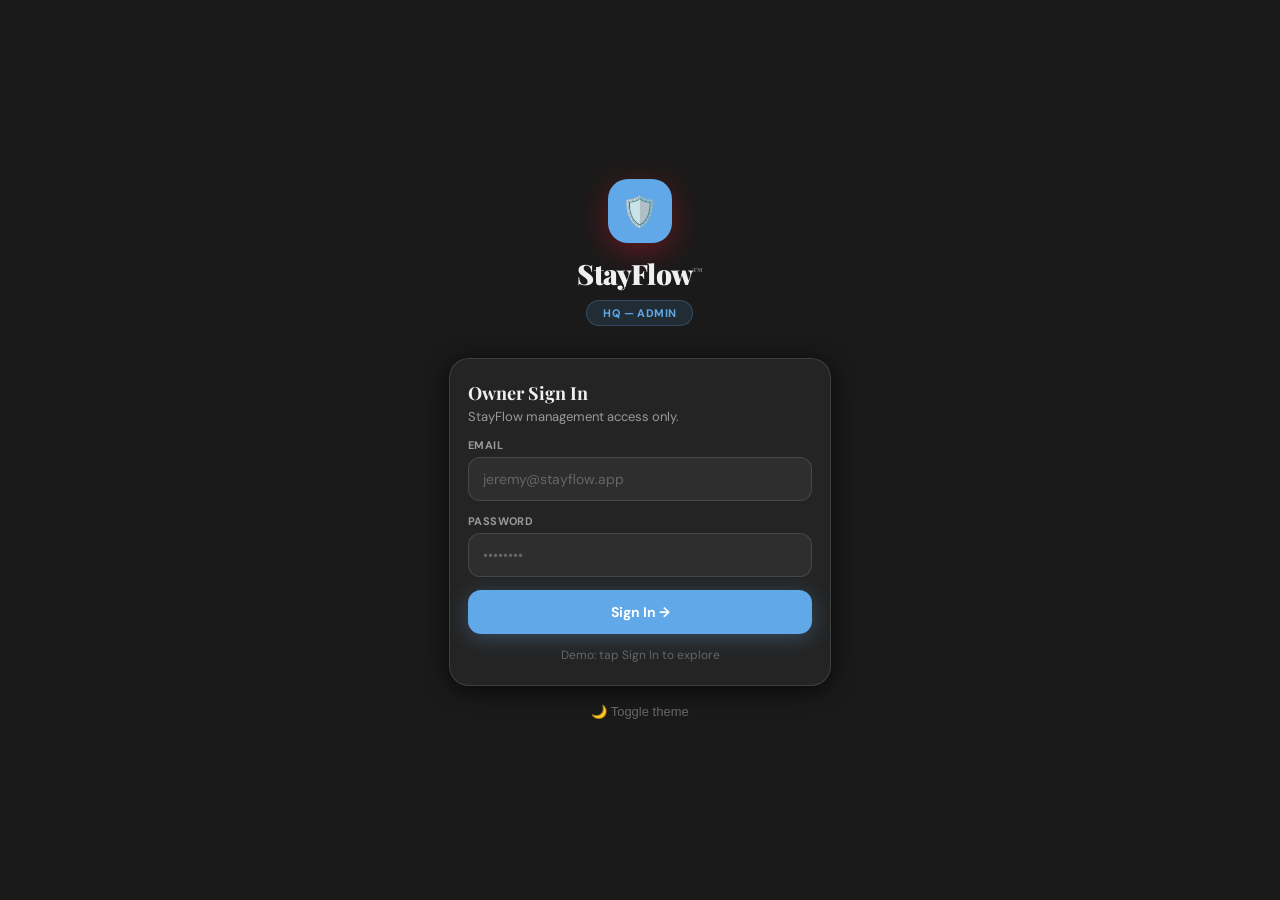
==== stayflow-admin.html @ d6de90c8 "Add files via upload" ====
<!DOCTYPE html>
<html lang="en" data-theme="dark">
<head>
<meta charset="UTF-8">
<meta name="viewport" content="width=device-width,initial-scale=1,maximum-scale=1">
<title>StayFlow™ HQ</title>
<link href="https://fonts.googleapis.com/css2?family=Playfair+Display:wght@700;900&family=DM+Sans:opsz,wght@9..40,400;9..40,500;9..40,600;9..40,700&display=swap" rel="stylesheet">
<style>
:root{--t:.28s cubic-bezier(.4,0,.2,1)}
[data-theme="dark"]{
  --bg:#1a1a1a;--sf:#242424;--sf2:#2e2e2e;--sf3:#383838;
  --bd:rgba(255,255,255,.07);--bd2:rgba(255,255,255,.12);--bd3:rgba(255,255,255,.2);
  --tx:#f0f0f0;--tx2:#999;--tx3:#666;
  --ac:#60a8e8;--ac2:rgba(96,168,232,.13);--ac3:rgba(96,168,232,.26);
  --rd:#e05060;--rd2:rgba(224,80,96,.13);
  --gn:#22c47a;--gn2:rgba(34,196,122,.13);
  --am:#d89028;--am2:rgba(216,144,40,.13);
  --sk:#60a8e8;--sk2:rgba(96,168,232,.13);
  --or:#d89028;--or2:rgba(216,144,40,.13);
  --sh:0 1px 6px rgba(0,0,0,.6);--sh2:0 4px 24px rgba(0,0,0,.7);--shac:0 4px 20px rgba(96,168,232,.3);
}
[data-theme="light"]{
  --bg:#f2f4f8;--sf:#fff;--sf2:#e8ecf4;--sf3:#dde2ee;
  --bd:rgba(0,0,0,.06);--bd2:rgba(0,0,0,.11);--bd3:rgba(0,0,0,.18);
  --tx:#111;--tx2:#556;--tx3:#99a;
  --ac:#2a78d8;--ac2:rgba(42,120,216,.1);--ac3:rgba(42,120,216,.2);
  --rd:#c82030;--rd2:rgba(200,32,48,.1);
  --gn:#0e9858;--gn2:rgba(14,152,88,.1);
  --am:#a07018;--am2:rgba(160,112,24,.1);
  --sk:#2a78d8;--sk2:rgba(42,120,216,.1);
  --or:#a07018;--or2:rgba(160,112,24,.1);
  --sh:0 1px 3px rgba(0,0,0,.08);--sh2:0 4px 16px rgba(0,0,0,.1);--shac:0 4px 18px rgba(42,120,216,.22);
}
*{margin:0;padding:0;box-sizing:border-box;-webkit-tap-highlight-color:transparent}
html,body{height:100%;overflow:hidden}
body{font-family:'DM Sans',sans-serif;background:var(--bg);color:var(--tx);display:flex;justify-content:center;transition:background var(--t),color var(--t)}
.app{width:100%;max-width:430px;height:100vh;position:relative;overflow:hidden}
.screen{position:absolute;inset:0;display:flex;flex-direction:column;opacity:0;pointer-events:none;transition:opacity .24s ease,transform .24s ease;transform:translateX(16px);background:var(--bg)}
.screen.active{opacity:1;pointer-events:all;transform:translateX(0)}
.sb{flex:1;overflow-y:auto;-webkit-overflow-scrolling:touch;scrollbar-width:none;padding:16px 14px 90px;display:flex;flex-direction:column;gap:13px}
.sb::-webkit-scrollbar{display:none}
.tbar{background:var(--sf);border-bottom:1px solid var(--bd);padding:12px 15px;display:flex;align-items:center;justify-content:space-between;flex-shrink:0;transition:background var(--t)}
.tbL{display:flex;align-items:center;gap:9px}.tbR{display:flex;align-items:center;gap:7px}
.logo{font-family:'Playfair Display',serif;font-weight:900;font-size:17px;letter-spacing:-.3px;color:var(--tx)}
.lmark{width:26px;height:26px;background:var(--ac);border-radius:7px;display:flex;align-items:center;justify-content:center;font-size:13px;flex-shrink:0;box-shadow:var(--shac)}
.ib{width:32px;height:32px;border-radius:50%;background:var(--sf2);border:1px solid var(--bd2);display:flex;align-items:center;justify-content:center;cursor:pointer;transition:all .18s;flex-shrink:0;font-weight:700;color:var(--tx2);font-size:10px}
.ib.ic{font-size:15px}.ib:hover{background:var(--sf3)}
.bnav{position:absolute;bottom:0;left:0;right:0;background:var(--sf);border-top:1px solid var(--bd);display:flex;align-items:center;padding:7px 0 calc(7px + env(safe-area-inset-bottom));z-index:50;transition:background var(--t)}
.ni{flex:1;display:flex;flex-direction:column;align-items:center;gap:3px;cursor:pointer;padding:4px 0}
.ni .ico{font-size:18px;opacity:.2;transition:all .2s;transform:scale(.88)}
.ni .nl{font-size:9px;font-weight:700;color:var(--tx3);transition:color .2s;letter-spacing:.3px;text-transform:uppercase}
.ni.on .ico{opacity:1;transform:scale(1)}.ni.on .nl{color:var(--ac)}
.inp{width:100%;background:var(--sf2);border:1.5px solid var(--bd2);border-radius:12px;padding:12px 14px;font-size:14px;font-family:'DM Sans',sans-serif;color:var(--tx);outline:none;transition:border-color .2s,background var(--t)}
.inp:focus{border-color:var(--ac)}.inp::placeholder{color:var(--tx3)}
.sel{appearance:none}.ta{resize:none;font-family:'DM Sans',sans-serif}
.fc{display:flex;flex-direction:column;gap:5px}.fr{display:flex;gap:9px}.fr .fc{flex:1}
.lbl{font-size:11px;font-weight:700;color:var(--tx2);letter-spacing:.4px;text-transform:uppercase}
.btn{width:100%;padding:13px;border-radius:13px;font-family:'DM Sans',sans-serif;font-size:14px;font-weight:700;border:none;cursor:pointer;transition:all .18s;display:flex;align-items:center;justify-content:center;gap:7px}
.btn:active{transform:scale(.97)}
.bp{background:var(--ac);color:#fff;box-shadow:var(--shac)}.bp:hover{filter:brightness(1.1)}
.bwa{background:#25D366;color:#fff}
.bg2{background:var(--sf2);color:var(--tx2);border:1.5px solid var(--bd2)}
.bsm{padding:7px 13px;border-radius:10px;font-family:'DM Sans',sans-serif;font-size:12px;font-weight:700;border:none;cursor:pointer;transition:all .18s}
.card{background:var(--sf);border:1px solid var(--bd);border-radius:18px;box-shadow:var(--sh);transition:background var(--t);overflow:hidden}
.crow{display:flex;align-items:center;gap:11px;padding:12px 14px;border-bottom:1px solid var(--bd);cursor:pointer;transition:background .14s}
.crow:last-child{border-bottom:none}.crow:hover{background:var(--sf2)}
.g2{display:grid;grid-template-columns:1fr 1fr;gap:9px}
.g3{display:grid;grid-template-columns:1fr 1fr 1fr;gap:9px}
.sc{background:var(--sf);border:1px solid var(--bd);border-radius:16px;padding:13px 12px;display:flex;flex-direction:column;gap:6px;box-shadow:var(--sh);cursor:pointer;transition:background var(--t),transform .15s}
.sc:hover{transform:translateY(-2px)}
.sico{font-size:19px}.sval{font-family:'Playfair Display',serif;font-size:22px;font-weight:700;letter-spacing:-.3px}.slb{font-size:11px;color:var(--tx2)}
.rev-c{border-radius:18px;padding:18px 17px;background:linear-gradient(135deg,#111 0%,#1a2030 55%,#2848a8 100%);position:relative;overflow:hidden;box-shadow:0 8px 28px rgba(0,0,0,.7);border:1px solid rgba(96,168,232,.18)}
[data-theme="light"] .rev-c{background:linear-gradient(135deg,#1a2030 0%,#223060 55%,#2a78d8 100%)}
.rev-c::before{content:'';position:absolute;top:-30px;right:-30px;width:110px;height:110px;border-radius:50%;background:rgba(255,255,255,.04)}
.rl{font-size:10px;font-weight:700;color:rgba(255,255,255,.5);text-transform:uppercase;letter-spacing:.7px}
.rv{font-family:'Playfair Display',serif;font-size:28px;font-weight:900;color:#fff;letter-spacing:-.8px;margin:4px 0 2px}
.rs{font-size:12px;color:rgba(255,255,255,.5)}
.rb{display:inline-flex;align-items:center;gap:4px;background:rgba(216,26,42,.3);border:1px solid rgba(216,26,42,.5);border-radius:20px;padding:4px 11px;font-size:11px;font-weight:700;color:#fff;margin-top:9px}
.feed{background:var(--sf);border:1px solid var(--bd);border-radius:16px;padding:3px 13px;box-shadow:var(--sh);transition:background var(--t)}
.fi{display:flex;align-items:flex-start;gap:10px;padding:11px 0;border-bottom:1px solid var(--bd)}.fi:last-child{border-bottom:none}
.fd{width:7px;height:7px;border-radius:50%;margin-top:5px;flex-shrink:0}
.dp{background:var(--ac)}.dr{background:var(--rd)}.dg{background:var(--gn)}.da{background:var(--am)}.ds{background:var(--sk)}.dor{background:var(--or)}
.ft{flex:1;font-size:13px;line-height:1.5;color:var(--tx2)}.ft strong{color:var(--tx);font-weight:600}.ftm{font-size:11px;color:var(--tx3);margin-top:2px}
.sth{font-family:'Playfair Display',serif;font-weight:700;font-size:14px;display:flex;align-items:center;justify-content:space-between}
.sth a{font-family:'DM Sans',sans-serif;font-size:12px;font-weight:700;color:var(--ac);cursor:pointer}
.ibox{background:var(--sf2);border-radius:13px;padding:3px 13px;transition:background var(--t)}
.dr2{display:flex;justify-content:space-between;align-items:center;padding:9px 0;border-bottom:1px solid var(--bd)}.dr2:last-child{border-bottom:none}
.dl{font-size:13px;color:var(--tx2)}.dv{font-size:13px;font-weight:600;text-align:right}
.chips{display:flex;gap:6px;overflow-x:auto;scrollbar-width:none;padding-bottom:2px}.chips::-webkit-scrollbar{display:none}
.chip{flex-shrink:0;padding:6px 13px;border-radius:20px;font-size:11.5px;font-weight:700;cursor:pointer;background:var(--sf2);color:var(--tx2);border:1px solid var(--bd2);transition:all .14s}
.chip.on{background:var(--ac);color:#fff;border-color:transparent}
.togrow{display:flex;align-items:center;justify-content:space-between;padding:12px 0;border-bottom:1px solid var(--bd)}.togrow:last-child{border-bottom:none}
.abox{background:var(--ac2);border:1px solid var(--ac3);border-radius:12px;padding:11px 13px;font-size:13px;color:var(--tx2)}
.gbox{background:var(--gn2);border:1px solid rgba(34,184,112,.2);border-radius:12px;padding:11px 13px;font-size:13px;color:var(--tx2)}
.rbox{background:var(--rd2);border:1px solid rgba(216,26,42,.2);border-radius:12px;padding:11px 13px;font-size:13px;color:var(--tx2)}
.ambox{background:var(--am2);border:1px solid rgba(200,136,32,.2);border-radius:12px;padding:11px 13px;font-size:13px;color:var(--tx2)}
.tier-b{display:inline-block;padding:2px 8px;border-radius:20px;font-size:10px;font-weight:700;text-transform:uppercase}
.t1{background:var(--sf3);color:var(--tx2)}.t2{background:var(--gn2);color:var(--gn)}.t3{background:var(--am2);color:var(--am)}
.cs{display:inline-block;padding:3px 9px;border-radius:10px;font-size:10px;font-weight:700;text-transform:uppercase;margin-top:4px}
.cs-pe{background:var(--am2);color:var(--am)}.cs-pd{background:var(--gn2);color:var(--gn)}.cs-od{background:var(--rd2);color:var(--rd)}
.av{width:40px;height:40px;border-radius:13px;display:flex;align-items:center;justify-content:center;font-family:'Playfair Display',serif;font-size:14px;font-weight:700;flex-shrink:0}
.av-r{background:var(--rd2);color:var(--rd)}.av-g{background:var(--gn2);color:var(--gn)}.av-a{background:var(--am2);color:var(--am)}.av-s{background:var(--sk2);color:var(--sk)}.av-p{background:var(--ac2);color:var(--ac)}.av-or{background:var(--or2);color:var(--or)}
.bar-chart{display:flex;align-items:flex-end;gap:5px;height:72px;padding-top:8px}
.bw{flex:1;display:flex;flex-direction:column;align-items:center;gap:4px}
.bar{width:100%;border-radius:4px 4px 0 0;background:var(--sf3)}.bar.on{background:var(--ac)}.blbl{font-size:10px;color:var(--tx3);font-weight:600}
.pq-card{background:var(--sf);border:1.5px solid var(--ac);border-radius:18px;overflow:hidden;box-shadow:var(--sh)}
.pq-hdr{background:var(--rd2);padding:11px 14px;display:flex;align-items:center;justify-content:space-between}
.mov{position:fixed;inset:0;background:rgba(0,0,0,.75);z-index:200;display:none;align-items:flex-end;justify-content:center;backdrop-filter:blur(4px)}
.mov.open{display:flex}
.msh{width:100%;max-width:430px;background:var(--sf);border-radius:22px 22px 0 0;padding:18px 16px calc(40px + env(safe-area-inset-bottom));display:flex;flex-direction:column;gap:13px;animation:su .28s cubic-bezier(.34,1.2,.64,1);max-height:92vh;overflow-y:auto;transition:background var(--t)}
.msh::-webkit-scrollbar{display:none}
.mhd{width:34px;height:3px;border-radius:2px;background:var(--bd3);margin:0 auto 5px;flex-shrink:0}
.mtit{font-family:'Playfair Display',serif;font-size:17px;font-weight:700}
.msub{font-size:13px;color:var(--tx2);line-height:1.5}
.inv-b{background:var(--sf2);border:1px solid var(--bd2);border-radius:14px;padding:15px;display:flex;flex-direction:column;gap:8px}
.inv-h{display:flex;justify-content:space-between;padding-bottom:10px;border-bottom:1px solid var(--bd2)}
.inv-row{display:flex;justify-content:space-between;padding:5px 0;border-bottom:1px solid var(--bd);font-size:13px}.inv-row:last-of-type{border-bottom:none}
.inv-tot{display:flex;justify-content:space-between;padding:9px 0 0;border-top:1px solid var(--bd2);font-family:'Playfair Display',serif;font-size:15px;font-weight:700}
.rt-box{width:22px;height:22px;border-radius:6px;background:var(--sf);border:2px solid var(--bd2);display:flex;align-items:center;justify-content:center;flex-shrink:0;transition:all .2s;font-size:13px;font-weight:700;color:#fff;cursor:pointer;line-height:1}
.rt-box.on{background:var(--rd);border-color:var(--rd)}
#s-login{justify-content:center;align-items:center;padding:40px 24px}
.sp-mark{width:64px;height:64px;border-radius:20px;background:var(--ac);display:flex;align-items:center;justify-content:center;font-size:30px;box-shadow:0 8px 30px rgba(216,26,42,.4)}
.sp-card{width:100%;background:var(--sf);border-radius:20px;border:1px solid var(--bd2);padding:22px 18px;display:flex;flex-direction:column;gap:13px;box-shadow:var(--sh2);margin-top:32px;transition:background var(--t)}
.note{font-size:12px;color:var(--tx3);text-align:center}
@keyframes su{from{transform:translateY(100%)}to{transform:translateY(0)}}
</style>
</head>
<body>
<div class="app">

<!-- LOGIN -->
<div id="s-login" class="screen active">
  <div style="display:flex;flex-direction:column;align-items:center">
    <div class="sp-mark">🛡️</div>
    <div style="font-family:'Playfair Display',serif;font-size:28px;font-weight:900;letter-spacing:-.6px;margin-top:12px;color:var(--tx)">StayFlow<sup style="font-size:10px;color:var(--tx3)">™</sup></div>
    <div style="background:var(--ac2);border:1px solid var(--ac3);border-radius:20px;padding:5px 16px;font-size:11px;font-weight:700;color:var(--ac);letter-spacing:.4px;margin-top:8px">HQ — ADMIN</div>
  </div>
  <div class="sp-card">
    <div><div style="font-family:'Playfair Display',serif;font-size:18px;font-weight:700">Owner Sign In</div><div style="font-size:13px;color:var(--tx2);margin-top:3px">StayFlow management access only.</div></div>
    <div class="fc"><div class="lbl">Email</div><input class="inp" type="email" placeholder="jeremy@stayflow.app" id="login-email"></div>
    <div class="fc"><div class="lbl">Password</div><input class="inp" type="password" placeholder="••••••••" id="login-pass"></div>
    <button class="btn bp" onclick="doLogin()">Sign In →</button>
    <div class="note">Demo: tap Sign In to explore</div>
  </div>
  <div style="text-align:center;margin-top:14px"><button onclick="toggleTheme()" style="background:none;border:none;color:var(--tx3);cursor:pointer;font-size:13px">🌙 Toggle theme</button></div>
</div>

<!-- DASHBOARD -->
<div id="s-dash" class="screen">
  <div class="tbar">
    <div class="tbL"><div class="lmark">🛡️</div><div class="logo">StayFlow<sup style="font-size:8px;color:var(--tx3)">™</sup></div><div style="background:var(--ac2);border:1px solid var(--ac3);border-radius:8px;padding:2px 8px;font-size:10px;font-weight:700;color:var(--ac)">HQ</div></div>
    <div class="tbR"><div class="ib ic" onclick="goN('s-pending',null)" id="notif-btn" style="position:relative">🔔<span style="position:absolute;top:5px;right:5px;width:6px;height:6px;border-radius:50%;background:var(--rd);border:2px solid var(--sf)"></span></div><div class="ib ic" id="thbtn" onclick="toggleTheme()">🌙</div></div>
  </div>
  <div class="sb">
    <div style="display:flex;justify-content:space-between;align-items:flex-start">
      <div><div style="font-family:'Playfair Display',serif;font-size:20px;font-weight:900;letter-spacing:-.4px">Good morning,<br><span style="color:var(--ac)">Jeremy</span> ☀️</div><div style="font-size:12px;color:var(--tx2);margin-top:3px" id="dash-date"></div></div>
      <div style="background:var(--rd2);border:1px solid rgba(216,26,42,.25);border-radius:11px;padding:8px 11px;text-align:center;cursor:pointer" onclick="goN('s-pending',null)">
        <div style="font-family:'Playfair Display',serif;font-size:22px;font-weight:700;color:var(--rd)">3</div>
        <div style="font-size:9px;color:var(--rd);font-weight:700;text-transform:uppercase;letter-spacing:.4px">Pending</div>
      </div>
    </div>
    <div class="rev-c"><div class="rl">STAYFLOW SUBSCRIPTION REVENUE</div><div class="rv">TSh 18,400,000</div><div class="rs">March 2026 · 34 active accounts</div><div class="rb">↑ 31% vs last month</div></div>
    <div class="g2">
      <div class="sc" onclick="goN('s-clients',null)"><div class="sico">👥</div><div class="sval" style="color:var(--tx)">34</div><div class="slb">Active Clients</div></div>
      <div class="sc" onclick="goN('s-pending',null)"><div class="sico">⏳</div><div class="sval" style="color:var(--rd)">3</div><div class="slb">Awaiting Activation</div></div>
      <div class="sc" onclick="goN('s-sales',null)"><div class="sico">💰</div><div class="sval" style="font-size:15px;color:var(--am)">1.2M</div><div class="slb">Commissions Due</div></div>
      <div class="sc" onclick="goN('s-sales',null)"><div class="sico">📈</div><div class="sval" style="color:var(--gn)">7</div><div class="slb">Sales This Week</div></div>
    </div>
    <div class="sth">Clients by Tier</div>
    <div class="card" style="padding:14px;display:flex;flex-direction:column;gap:11px">
      <div style="display:flex;justify-content:space-between;align-items:center"><div style="display:flex;align-items:center;gap:9px"><div style="width:8px;height:8px;border-radius:50%;background:var(--tx3)"></div><span style="font-size:14px">Tier 1 — Basic</span></div><div style="display:flex;gap:14px;align-items:center"><span style="font-family:'Playfair Display',serif;font-weight:700">18</span><span style="font-size:12px;color:var(--tx2)">TSh 1.8M</span></div></div>
      <div style="display:flex;justify-content:space-between;align-items:center"><div style="display:flex;align-items:center;gap:9px"><div style="width:8px;height:8px;border-radius:50%;background:var(--gn)"></div><span style="font-size:14px">Tier 2 — Cloud</span></div><div style="display:flex;gap:14px;align-items:center"><span style="font-family:'Playfair Display',serif;font-weight:700">11</span><span style="font-size:12px;color:var(--tx2)">TSh 2.75M</span></div></div>
      <div style="display:flex;justify-content:space-between;align-items:center"><div style="display:flex;align-items:center;gap:9px"><div style="width:8px;height:8px;border-radius:50%;background:var(--am)"></div><span style="font-size:14px">Tier 3 — Multi-Property</span></div><div style="display:flex;gap:14px;align-items:center"><span style="font-family:'Playfair Display',serif;font-weight:700">5</span><span style="font-size:12px;color:var(--tx2)">TSh 2.5M</span></div></div>
    </div>
    <div class="g2">
      <div class="sc" onclick="goN('s-codes',null)" style="flex-direction:row;align-items:center;gap:10px;padding:13px"><div style="font-size:20px">🔑</div><div><div style="font-size:13px;font-weight:700">Codes</div><div style="font-size:11px;color:var(--tx2)">Generate &amp; send</div></div></div>
      <div class="sc" onclick="goN('s-reports',null)" style="flex-direction:row;align-items:center;gap:10px;padding:13px"><div style="font-size:20px">📊</div><div><div style="font-size:13px;font-weight:700">Reports</div><div style="font-size:11px;color:var(--tx2)">Analytics</div></div></div>
    </div>
    <div class="card" style="border-color:var(--gn)">
      <div style="background:var(--gn2);padding:11px 14px;display:flex;align-items:center;justify-content:space-between"><div style="font-family:'Playfair Display',serif;font-size:14px;font-weight:700;color:var(--gn)">🔓 Client Access Granted</div><div style="background:var(--gn);color:#fff;border-radius:20px;padding:2px 9px;font-size:11px;font-weight:700">2</div></div>
      <div class="crow" onclick="openM('m-access')"><div class="av av-g">HO</div><div style="flex:1"><div style="font-size:14px;font-weight:600">Hassan Omar</div><div style="font-size:12px;color:var(--tx2);margin-top:1px">Sunset Guesthouse · Arusha</div></div><div class="bsm" style="background:var(--gn2);color:var(--gn);border:none">View →</div></div>
      <div class="crow" onclick="openM('m-access')"><div class="av av-p">FD</div><div style="flex:1"><div style="font-size:14px;font-weight:600">Fatuma Diallo</div><div style="font-size:12px;color:var(--tx2);margin-top:1px">Karibu Inn · Dar es Salaam</div></div><div class="bsm" style="background:var(--gn2);color:var(--gn);border:none">View →</div></div>
    </div>
    <div class="sth">Today's Activity</div>
    <div class="feed">
      <div class="fi"><div class="fd dor"></div><div class="ft"><strong>New registration:</strong> Amara Diallo — River Lodge, Morogoro<div class="ftm">9:42 AM today</div></div></div>
      <div class="fi"><div class="fd dg"></div><div class="ft"><strong>Activated:</strong> Neema Kipchoge — Shoreline B&amp;B, Mombasa · Tier 1<div class="ftm">8:15 AM today</div></div></div>
      <div class="fi"><div class="fd da"></div><div class="ft"><strong>Commission due:</strong> Baraka Juma — TSh 160,000 · Friday<div class="ftm">Auto-generated</div></div></div>
      <div class="fi"><div class="fd dp"></div><div class="ft"><strong>Upgrade request:</strong> Hassan Omar — Tier 1 → Tier 2<div class="ftm">Yesterday, 4:30 PM</div></div></div>
    </div>
  </div>
  <div class="bnav">
    <div class="ni on" onclick="goN('s-dash',this)"><div class="ico">🏠</div><div class="nl">Home</div></div>
    <div class="ni" onclick="goN('s-pending',this)"><div class="ico">⏳</div><div class="nl">Pending</div></div>
    <div class="ni" onclick="goN('s-clients',this)"><div class="ico">👥</div><div class="nl">Clients</div></div>
    <div class="ni" onclick="goN('s-sales',this)"><div class="ico">📈</div><div class="nl">Sales</div></div>
    <div class="ni" onclick="goN('s-team',this)"><div class="ico">🔑</div><div class="nl">Team</div></div>
    <div class="ni" onclick="goN('s-reports',this)"><div class="ico">📊</div><div class="nl">Reports</div></div>
  </div>
</div>

<!-- PENDING -->
<div id="s-pending" class="screen">
  <div class="tbar"><div class="tbL"><div class="ib ic" onclick="goN('s-dash',null)">←</div><div style="font-family:'Playfair Display',serif;font-weight:700;font-size:16px">Pending Registrations</div></div><div class="tbR"><div class="ib ic" onclick="toggleTheme()">🌙</div></div></div>
  <div class="sb">
    <div class="rbox"><strong style="color:var(--rd)">How it works:</strong> Owner submits registration → appears here → you review → approve → code fires via WhatsApp automatically.</div>
    <div class="pq-card">
      <div class="pq-hdr"><div style="font-family:'Playfair Display',serif;font-size:14px;font-weight:700;color:var(--rd)">⏳ Awaiting Activation</div><div style="background:var(--rd);color:#fff;border-radius:20px;padding:2px 9px;font-size:11px;font-weight:700">3 pending</div></div>
      <div style="padding:14px;border-bottom:1px solid var(--bd)">
        <div style="display:flex;align-items:flex-start;gap:11px"><div class="av av-or">AD</div><div style="flex:1"><div style="font-size:14px;font-weight:700">Amara Diallo</div><div style="font-size:12px;color:var(--tx2);margin-top:2px;line-height:1.5">River Lodge · Morogoro<br>6 rooms · Guesthouse · +255 765 432 100</div><div style="font-size:11px;color:var(--ac);margin-top:3px">Ref: Baraka Juma</div><div style="display:flex;gap:7px;margin-top:10px"><div class="bsm" style="background:var(--gn2);color:var(--gn);border:1px solid var(--gn);cursor:pointer" onclick="openM('m-approve')">✓ Approve &amp; Send Code</div><div class="bsm" style="background:var(--rd2);color:var(--rd);border:1px solid var(--rd);cursor:pointer">✕ Reject</div></div></div><div style="font-size:11px;color:var(--tx3);white-space:nowrap">Today<br>9:42 AM</div></div>
      </div>
      <div style="padding:14px;border-bottom:1px solid var(--bd)">
        <div style="display:flex;align-items:flex-start;gap:11px"><div class="av av-s">KM</div><div style="flex:1"><div style="font-size:14px;font-weight:700">Kelvin Mutiso</div><div style="font-size:12px;color:var(--tx2);margin-top:2px;line-height:1.5">Savanna Inn · Nairobi<br>12 rooms · Lodge · +254 722 345 678</div><div style="font-size:11px;color:var(--ac);margin-top:3px">Ref: Salim Hassan</div><div style="display:flex;gap:7px;margin-top:10px"><div class="bsm" style="background:var(--gn2);color:var(--gn);border:1px solid var(--gn);cursor:pointer" onclick="openM('m-approve')">✓ Approve &amp; Send Code</div><div class="bsm" style="background:var(--rd2);color:var(--rd);border:1px solid var(--rd);cursor:pointer">✕ Reject</div></div></div><div style="font-size:11px;color:var(--tx3);white-space:nowrap">Mar 17<br>6:30 PM</div></div>
      </div>
      <div style="padding:14px">
        <div style="display:flex;align-items:flex-start;gap:11px"><div class="av av-p">RN</div><div style="flex:1"><div style="font-size:14px;font-weight:700">Rose Nakimuli</div><div style="font-size:12px;color:var(--tx2);margin-top:2px;line-height:1.5">Pearl Gardens · Kampala<br>8 rooms · Airbnb · +256 701 234 567</div><div style="font-size:11px;color:var(--ac);margin-top:3px">Ref: Neema Ochieng</div><div style="display:flex;gap:7px;margin-top:10px"><div class="bsm" style="background:var(--gn2);color:var(--gn);border:1px solid var(--gn);cursor:pointer" onclick="openM('m-approve')">✓ Approve &amp; Send Code</div><div class="bsm" style="background:var(--rd2);color:var(--rd);border:1px solid var(--rd);cursor:pointer">✕ Reject</div></div></div><div style="font-size:11px;color:var(--tx3);white-space:nowrap">Mar 17<br>2:15 PM</div></div>
      </div>
    </div>
  </div>
  <div class="bnav">
    <div class="ni" onclick="goN('s-dash',this)"><div class="ico">🏠</div><div class="nl">Home</div></div>
    <div class="ni on" onclick="goN('s-pending',this)"><div class="ico">⏳</div><div class="nl">Pending</div></div>
    <div class="ni" onclick="goN('s-clients',this)"><div class="ico">👥</div><div class="nl">Clients</div></div>
    <div class="ni" onclick="goN('s-sales',this)"><div class="ico">📈</div><div class="nl">Sales</div></div>
    <div class="ni" onclick="goN('s-team',this)"><div class="ico">🔑</div><div class="nl">Team</div></div>
    <div class="ni" onclick="goN('s-reports',this)"><div class="ico">📊</div><div class="nl">Reports</div></div>
  </div>
</div>

<!-- CLIENTS -->
<div id="s-clients" class="screen">
  <div class="tbar"><div class="tbL"><div class="ib ic" onclick="goN('s-dash',null)">←</div><div style="font-family:'Playfair Display',serif;font-weight:700;font-size:16px">Client Database</div></div><div class="tbR"><div class="ib ic" onclick="toggleTheme()">🌙</div></div></div>
  <div class="sb">
    <div class="abox"><strong style="color:var(--ac)">Registration data only.</strong> You see what clients submitted. You cannot access their bookings or finances unless they grant access.</div>
    <input class="inp" placeholder="🔍  Search clients...">
    <div class="chips"><div class="chip on">All (34)</div><div class="chip">Tier 1 (18)</div><div class="chip">Tier 2 (11)</div><div class="chip">Tier 3 (5)</div></div>
    <div class="card">
      <div class="crow" onclick="openM('m-client')"><div class="av av-p">AM</div><div style="flex:1"><div style="font-size:14px;font-weight:600">Amina Rashid</div><div style="font-size:12px;color:var(--tx2);margin-top:1px">Amina Lodge · Zanzibar · 10 rooms</div></div><div style="text-align:right"><div class="tier-b t1">Tier 1</div><div style="font-size:12px;color:var(--tx3);margin-top:5px">TSh 100K</div></div></div>
      <div class="crow" onclick="openM('m-client')"><div class="av av-g">HO</div><div style="flex:1"><div style="font-size:14px;font-weight:600">Hassan Omar</div><div style="font-size:12px;color:var(--tx2);margin-top:1px">Sunset Guesthouse · Arusha · 8 rooms</div></div><div style="text-align:right"><div class="tier-b t2">Tier 2</div><div style="font-size:12px;color:var(--tx3);margin-top:5px">TSh 250K</div></div></div>
      <div class="crow" onclick="openM('m-client')"><div class="av av-a">ZK</div><div style="flex:1"><div style="font-size:14px;font-weight:600">Zanele Kimani</div><div style="font-size:12px;color:var(--tx2);margin-top:1px">Ocean Breeze · Mombasa · 22 rooms</div></div><div style="text-align:right"><div class="tier-b t3">Tier 3</div><div style="font-size:12px;color:var(--tx3);margin-top:5px">TSh 500K</div></div></div>
      <div class="crow" onclick="openM('m-client')"><div class="av av-r">FD</div><div style="flex:1"><div style="font-size:14px;font-weight:600">Fatuma Diallo</div><div style="font-size:12px;color:var(--tx2);margin-top:1px">Karibu Inn · Dar es Salaam · 6 rooms</div></div><div style="text-align:right"><div class="tier-b t1">Tier 1</div><div style="font-size:12px;color:var(--tx3);margin-top:5px">TSh 100K</div></div></div>
      <div class="crow" onclick="openM('m-client')"><div class="av av-s">JM</div><div style="flex:1"><div style="font-size:14px;font-weight:600">James Mwangi</div><div style="font-size:12px;color:var(--tx2);margin-top:1px">Mwangi Guesthouse · Nairobi · 12 rooms</div></div><div style="text-align:right"><div class="tier-b t2">Tier 2</div><div style="font-size:12px;color:var(--tx3);margin-top:5px">TSh 250K</div></div></div>
    </div>
  </div>
  <div class="bnav">
    <div class="ni" onclick="goN('s-dash',this)"><div class="ico">🏠</div><div class="nl">Home</div></div>
    <div class="ni" onclick="goN('s-pending',this)"><div class="ico">⏳</div><div class="nl">Pending</div></div>
    <div class="ni on" onclick="goN('s-clients',this)"><div class="ico">👥</div><div class="nl">Clients</div></div>
    <div class="ni" onclick="goN('s-sales',this)"><div class="ico">📈</div><div class="nl">Sales</div></div>
    <div class="ni" onclick="goN('s-team',this)"><div class="ico">🔑</div><div class="nl">Team</div></div>
    <div class="ni" onclick="goN('s-reports',this)"><div class="ico">📊</div><div class="nl">Reports</div></div>
  </div>
</div>

<!-- SALES -->
<div id="s-sales" class="screen">
  <div class="tbar"><div class="tbL"><div class="ib ic" onclick="goN('s-dash',null)">←</div><div style="font-family:'Playfair Display',serif;font-weight:700;font-size:16px">Sales Team</div></div><div class="tbR"><div class="ib ic" onclick="toggleTheme()">🌙</div><div class="bsm" style="background:var(--ac2);color:var(--ac);border:none" onclick="openM('m-new-agent')">+ Agent</div></div></div>
  <div class="sb">
    <div class="g3">
      <div class="sc"><div class="sico">📈</div><div class="sval" style="color:var(--gn)">7</div><div class="slb">This week</div></div>
      <div class="sc"><div class="sico">💰</div><div class="sval" style="font-size:15px;color:var(--am)">1.2M</div><div class="slb">Due</div></div>
      <div class="sc"><div class="sico">⚠️</div><div class="sval" style="color:var(--rd)">1</div><div class="slb">Overdue</div></div>
    </div>
    <div class="ambox"><strong style="color:var(--am)">Payout rule:</strong> Every Friday. Agent must confirm receipt to unlock their account.</div>
    <div class="sth">Agents</div>
    <div class="card">
      <div class="crow" onclick="openM('m-agent')"><div class="av av-g">BJ</div><div style="flex:1"><div style="font-size:14px;font-weight:600">Baraka Juma</div><div style="font-size:12px;color:var(--tx2);margin-top:1px">19 total · 4 this week</div></div><div style="text-align:right"><div style="font-family:'Playfair Display',serif;font-weight:700;color:var(--am)">160,000</div><div class="cs cs-pe">Pending</div></div></div>
      <div class="crow" onclick="openM('m-agent')"><div class="av av-r">NO</div><div style="flex:1"><div style="font-size:14px;font-weight:600">Neema Ochieng</div><div style="font-size:12px;color:var(--rd);margin-top:1px">11 total · account locked</div></div><div style="text-align:right"><div style="font-family:'Playfair Display',serif;font-weight:700;color:var(--rd)">80,000</div><div class="cs cs-od">Overdue</div></div></div>
      <div class="crow" onclick="openM('m-agent')"><div class="av av-s">SH</div><div style="flex:1"><div style="font-size:14px;font-weight:600">Salim Hassan</div><div style="font-size:12px;color:var(--tx2);margin-top:1px">14 total · 1 this week</div></div><div style="text-align:right"><div style="font-family:'Playfair Display',serif;font-weight:700;color:var(--gn)">120,000</div><div class="cs cs-pd">Paid ✓</div></div></div>
    </div>
    <div class="sth">Payout Queue</div>
    <div class="card">
      <div class="crow" onclick="openM('m-pay')"><div class="av av-g">BJ</div><div style="flex:1"><div style="font-size:14px;font-weight:600">Baraka Juma · Mar 10–16</div><div style="font-size:12px;color:var(--tx2);margin-top:1px">4 sales · 3×T1 + 1×T2</div></div><div style="text-align:right"><div style="font-family:'Playfair Display',serif;font-weight:700;color:var(--am)">TSh 160,000</div><div class="cs cs-pe" style="cursor:pointer">Pay →</div></div></div>
      <div class="crow" onclick="openM('m-pay')"><div class="av av-r">NO</div><div style="flex:1"><div style="font-size:14px;font-weight:600">Neema Ochieng · Mar 3–9</div><div style="font-size:12px;color:var(--rd);margin-top:1px">OVERDUE · account locked</div></div><div style="text-align:right"><div style="font-family:'Playfair Display',serif;font-weight:700;color:var(--rd)">TSh 80,000</div><div class="cs cs-od">Overdue</div></div></div>
    </div>
  </div>
  <div class="bnav">
    <div class="ni" onclick="goN('s-dash',this)"><div class="ico">🏠</div><div class="nl">Home</div></div>
    <div class="ni" onclick="goN('s-pending',this)"><div class="ico">⏳</div><div class="nl">Pending</div></div>
    <div class="ni" onclick="goN('s-clients',this)"><div class="ico">👥</div><div class="nl">Clients</div></div>
    <div class="ni on" onclick="goN('s-sales',this)"><div class="ico">📈</div><div class="nl">Sales</div></div>
    <div class="ni" onclick="goN('s-team',this)"><div class="ico">🔑</div><div class="nl">Team</div></div>
    <div class="ni" onclick="goN('s-reports',this)"><div class="ico">📊</div><div class="nl">Reports</div></div>
  </div>
</div>

<!-- TEAM -->
<div id="s-team" class="screen">
  <div class="tbar"><div class="tbL"><div class="ib ic" onclick="goN('s-dash',null)">←</div><div style="font-family:'Playfair Display',serif;font-weight:700;font-size:16px">Team &amp; Admins</div></div><div class="tbR"><div class="ib ic" onclick="toggleTheme()">🌙</div><div class="bsm" style="background:var(--rd);color:#fff;border:none;cursor:pointer" onclick="openM('m-add-admin')">+ Add Admin</div></div></div>
  <div class="sb">
    <div style="font-family:'Playfair Display',serif;font-weight:700;font-size:14px">Owner Account</div>
    <div class="card" style="padding:14px">
      <div style="display:flex;align-items:center;gap:12px">
        <div style="width:46px;height:46px;border-radius:14px;background:var(--rd2);border:2px solid var(--rd);display:flex;align-items:center;justify-content:center;font-family:'Playfair Display',serif;font-size:18px;font-weight:700;color:var(--rd);flex-shrink:0">JM</div>
        <div style="flex:1"><div style="font-size:15px;font-weight:700">Jeremy Makundi</div><div style="font-size:12px;color:var(--tx2);margin-top:2px"><a href="/cdn-cgi/l/email-protection" class="__cf_email__" data-cfemail="81ebe4f3e4ecf8c1f2f5e0f8e7edeef6afe0f1f1">[email&#160;protected]</a></div></div>
        <div style="background:var(--rd);color:#fff;border-radius:8px;padding:4px 10px;font-size:11px;font-weight:700;text-transform:uppercase">Owner</div>
      </div>
      <div style="margin-top:11px;padding-top:11px;border-top:1px solid var(--bd);font-size:12px;color:var(--tx2)">Full access. Cannot be restricted or removed.</div>
    </div>
    <div style="font-family:'Playfair Display',serif;font-weight:700;font-size:14px">Admins</div>
    <div id="team-list"><div style="background:var(--sf);border:1px solid var(--bd);border-radius:16px;padding:24px;text-align:center;color:var(--tx2);font-size:13px;line-height:1.7">No admins added yet.<br>Tap <strong style="color:var(--tx)">+ Add Admin</strong> to give a team member access.</div></div>
    <div style="font-family:'Playfair Display',serif;font-weight:700;font-size:14px">Available Rights</div>
    <div class="card" style="padding:3px 14px">
      <div style="padding:11px 0;border-bottom:1px solid var(--bd)"><div style="font-size:13px;font-weight:700">Pending Registrations</div><div style="font-size:11px;color:var(--tx2);margin-top:2px">Review &amp; approve new registrations</div></div>
      <div style="padding:11px 0;border-bottom:1px solid var(--bd)"><div style="font-size:13px;font-weight:700">Activation Codes</div><div style="font-size:11px;color:var(--tx2);margin-top:2px">Generate &amp; send codes to clients</div></div>
      <div style="padding:11px 0;border-bottom:1px solid var(--bd)"><div style="font-size:13px;font-weight:700">Client Database</div><div style="font-size:11px;color:var(--tx2);margin-top:2px">View client registration details</div></div>
      <div style="padding:11px 0;border-bottom:1px solid var(--bd)"><div style="font-size:13px;font-weight:700">Sales &amp; Agents</div><div style="font-size:11px;color:var(--tx2);margin-top:2px">Manage sales team and leads</div></div>
      <div style="padding:11px 0;border-bottom:1px solid var(--bd)"><div style="font-size:13px;font-weight:700">Commissions &amp; Payouts</div><div style="font-size:11px;color:var(--tx2);margin-top:2px">Mark commissions paid</div></div>
      <div style="padding:11px 0;border-bottom:1px solid var(--bd)"><div style="font-size:13px;font-weight:700">Reports &amp; Analytics</div><div style="font-size:11px;color:var(--tx2);margin-top:2px">Generate and view all reports</div></div>
      <div style="padding:11px 0"><div style="font-size:13px;font-weight:700">WhatsApp Broadcast</div><div style="font-size:11px;color:var(--tx2);margin-top:2px">Send messages to all clients</div></div>
    </div>
    <div class="rbox"><strong style="color:var(--rd)">Security:</strong> Each admin has their own login. Only you can add, edit, or remove admins. All admin actions are logged.</div>
  </div>
  <div class="bnav">
    <div class="ni" onclick="goN('s-dash',this)"><div class="ico">🏠</div><div class="nl">Home</div></div>
    <div class="ni" onclick="goN('s-pending',this)"><div class="ico">⏳</div><div class="nl">Pending</div></div>
    <div class="ni" onclick="goN('s-clients',this)"><div class="ico">👥</div><div class="nl">Clients</div></div>
    <div class="ni" onclick="goN('s-sales',this)"><div class="ico">📈</div><div class="nl">Sales</div></div>
    <div class="ni on" onclick="goN('s-team',this)"><div class="ico">🔑</div><div class="nl">Team</div></div>
    <div class="ni" onclick="goN('s-reports',this)"><div class="ico">📊</div><div class="nl">Reports</div></div>
  </div>
</div>

<!-- CODES -->
<div id="s-codes" class="screen">
  <div class="tbar"><div class="tbL"><div class="ib ic" onclick="goN('s-dash',null)">←</div><div style="font-family:'Playfair Display',serif;font-weight:700;font-size:16px">Activation Codes</div></div><div class="tbR"><div class="ib ic" onclick="toggleTheme()">🌙</div></div></div>
  <div class="sb">
    <div style="font-family:'Playfair Display',serif;font-weight:700;font-size:14px">Client Code</div>
    <div class="card" style="padding:16px;display:flex;flex-direction:column;gap:12px">
      <div class="fc"><div class="lbl">Client</div><select class="inp sel"><option>Amara Diallo — River Lodge</option><option>Kelvin Mutiso — Savanna Inn</option><option>Rose Nakimuli — Pearl Gardens</option></select></div>
      <div class="fc"><div class="lbl">Tier</div><select class="inp sel"><option>Tier 1 — Basic (TSh 100,000)</option><option>Tier 2 — Cloud (TSh 250,000)</option><option>Tier 3 — Multi-Property (TSh 500,000)</option></select></div>
      <div id="clientCode" style="background:var(--sf2);border:2px solid var(--ac);border-radius:13px;padding:14px;font-family:'Playfair Display',serif;font-size:24px;font-weight:700;color:var(--ac);text-align:center;letter-spacing:5px;transition:background var(--t)">SF-XXXXXX</div>
      <div style="display:flex;gap:8px">
        <div class="bsm" style="flex:1;background:var(--ac);color:#fff;text-align:center;cursor:pointer;padding:10px;border:none;border-radius:10px" onclick="genCode('clientCode')">⚡ Generate</div>
        <div class="bsm" style="flex:1;background:var(--sf3);color:var(--tx);text-align:center;cursor:pointer;padding:10px;border:none;border-radius:10px" onclick="copyCode('clientCode')">Copy</div>
        <div class="bsm" style="flex:1;background:#25D366;color:#fff;text-align:center;cursor:pointer;padding:10px;border:none;border-radius:10px" onclick="waClientCode()">WhatsApp</div>
      </div>
    </div>
    <div style="font-family:'Playfair Display',serif;font-weight:700;font-size:14px">Agent Code</div>
    <div class="card" style="padding:16px;display:flex;flex-direction:column;gap:12px">
      <div class="fc"><div class="lbl">Agent Name</div><input class="inp" placeholder="e.g. David Rugamba"></div>
      <div class="fc"><div class="lbl">Agent Phone</div><input class="inp" type="tel" placeholder="+255 7XX XXX XXX"></div>
      <div id="agentCode" style="background:var(--sf2);border:2px solid var(--ac);border-radius:13px;padding:14px;font-family:'Playfair Display',serif;font-size:24px;font-weight:700;color:var(--ac);text-align:center;letter-spacing:5px;transition:background var(--t)">SFA-XXXXXX</div>
      <div style="display:flex;gap:8px">
        <div class="bsm" style="flex:1;background:var(--ac);color:#fff;text-align:center;cursor:pointer;padding:10px;border:none;border-radius:10px" onclick="genCode('agentCode','SFA-')">⚡ Generate</div>
        <div class="bsm" style="flex:1;background:var(--sf3);color:var(--tx);text-align:center;cursor:pointer;padding:10px;border:none;border-radius:10px" onclick="copyCode('agentCode')">Copy</div>
        <div class="bsm" style="flex:1;background:#25D366;color:#fff;text-align:center;cursor:pointer;padding:10px;border:none;border-radius:10px" onclick="waAgentCode()">WhatsApp</div>
      </div>
    </div>
    <div style="font-family:'Playfair Display',serif;font-weight:700;font-size:14px">Recent Codes</div>
    <div class="feed">
      <div class="fi"><div class="fd dg"></div><div class="ft"><strong>SF-K7M2NP</strong> · Neema Kipchoge · Tier 1<div class="ftm">Used · March 18</div></div></div>
      <div class="fi"><div class="fd dg"></div><div class="ft"><strong>SF-R4XQB9</strong> · Hassan Omar · Tier 2 upgrade<div class="ftm">Used · March 17</div></div></div>
      <div class="fi"><div class="fd ds"></div><div class="ft"><strong>SFA-T8WZV3</strong> · Salim Hassan · Agent<div class="ftm">Used · March 15</div></div></div>
      <div class="fi"><div class="fd dor"></div><div class="ft"><strong>SF-J5LNQ2</strong> · Amara Diallo — PENDING<div class="ftm">Not yet used</div></div></div>
    </div>
  </div>
  <div class="bnav">
    <div class="ni" onclick="goN('s-dash',this)"><div class="ico">🏠</div><div class="nl">Home</div></div>
    <div class="ni" onclick="goN('s-pending',this)"><div class="ico">⏳</div><div class="nl">Pending</div></div>
    <div class="ni" onclick="goN('s-clients',this)"><div class="ico">👥</div><div class="nl">Clients</div></div>
    <div class="ni" onclick="goN('s-sales',this)"><div class="ico">📈</div><div class="nl">Sales</div></div>
    <div class="ni" onclick="goN('s-team',this)"><div class="ico">🔑</div><div class="nl">Team</div></div>
    <div class="ni" onclick="goN('s-reports',this)"><div class="ico">📊</div><div class="nl">Reports</div></div>
  </div>
</div>

<!-- REPORTS -->
<div id="s-reports" class="screen">
  <div class="tbar"><div class="tbL"><div class="ib ic" onclick="goN('s-dash',null)">←</div><div style="font-family:'Playfair Display',serif;font-weight:700;font-size:16px">Reports &amp; Analytics</div></div><div class="tbR"><div class="ib ic" onclick="toggleTheme()">🌙</div></div></div>
  <div class="sb">
    <div class="g3">
      <div class="sc"><div class="sico">💰</div><div class="sval" style="font-size:14px;color:var(--tx)">18.4M</div><div class="slb">Revenue</div></div>
      <div class="sc"><div class="sico">👥</div><div class="sval" style="color:var(--gn)">34</div><div class="slb">Clients</div></div>
      <div class="sc"><div class="sico">📈</div><div class="sval" style="color:var(--am)">7</div><div class="slb">Sales/wk</div></div>
    </div>
    <div class="card" style="padding:15px"><div style="font-size:10px;font-weight:700;color:var(--tx2);margin-bottom:11px;text-transform:uppercase;letter-spacing:.5px">Monthly Revenue — 2026</div><div class="bar-chart"><div class="bw"><div class="bar" style="height:45%"></div><div class="blbl">Jan</div></div><div class="bw"><div class="bar" style="height:62%"></div><div class="blbl">Feb</div></div><div class="bw"><div class="bar on" style="height:86%"></div><div class="blbl" style="color:var(--ac)">Mar</div></div></div></div>
    <div class="card" style="padding:15px;display:flex;flex-direction:column;gap:10px">
      <div style="font-size:10px;font-weight:700;color:var(--tx2);text-transform:uppercase;letter-spacing:.5px">Client Growth by Tier</div>
      <div><div style="display:flex;justify-content:space-between;margin-bottom:5px"><span style="font-size:13px">Tier 1</span><span style="font-size:13px;font-weight:700">18</span></div><div style="background:var(--sf3);border-radius:4px;height:6px"><div style="width:53%;height:100%;background:var(--tx3);border-radius:4px"></div></div></div>
      <div><div style="display:flex;justify-content:space-between;margin-bottom:5px"><span style="font-size:13px">Tier 2</span><span style="font-size:13px;font-weight:700;color:var(--gn)">11</span></div><div style="background:var(--sf3);border-radius:4px;height:6px"><div style="width:32%;height:100%;background:var(--gn);border-radius:4px"></div></div></div>
      <div><div style="display:flex;justify-content:space-between;margin-bottom:5px"><span style="font-size:13px">Tier 3</span><span style="font-size:13px;font-weight:700;color:var(--am)">5</span></div><div style="background:var(--sf3);border-radius:4px;height:6px"><div style="width:15%;height:100%;background:var(--am);border-radius:4px"></div></div></div>
    </div>
    <div class="card">
      <div class="crow" onclick="openM('m-report-gen')"><div style="font-size:19px">💰</div><div style="flex:1"><div style="font-weight:600">Revenue Report</div><div style="font-size:12px;color:var(--tx2)">Monthly by tier</div></div><div style="color:var(--ac);font-weight:700">→</div></div>
      <div class="crow" onclick="openM('m-report-gen')"><div style="font-size:19px">👥</div><div style="flex:1"><div style="font-weight:600">Client Report</div><div style="font-size:12px;color:var(--tx2)">Active clients, new signups</div></div><div style="color:var(--ac);font-weight:700">→</div></div>
      <div class="crow" onclick="openM('m-report-gen')"><div style="font-size:19px">📈</div><div style="flex:1"><div style="font-weight:600">Sales Performance</div><div style="font-size:12px;color:var(--tx2)">Agent leaderboard, conversions</div></div><div style="color:var(--ac);font-weight:700">→</div></div>
      <div class="crow" onclick="openM('m-report-gen')"><div style="font-size:19px">💰</div><div style="flex:1"><div style="font-weight:600">Commission Summary</div><div style="font-size:12px;color:var(--tx2)">Paid, pending, overdue</div></div><div style="color:var(--ac);font-weight:700">→</div></div>
    </div>
  </div>
  <div class="bnav">
    <div class="ni" onclick="goN('s-dash',this)"><div class="ico">🏠</div><div class="nl">Home</div></div>
    <div class="ni" onclick="goN('s-pending',this)"><div class="ico">⏳</div><div class="nl">Pending</div></div>
    <div class="ni" onclick="goN('s-clients',this)"><div class="ico">👥</div><div class="nl">Clients</div></div>
    <div class="ni" onclick="goN('s-sales',this)"><div class="ico">📈</div><div class="nl">Sales</div></div>
    <div class="ni" onclick="goN('s-team',this)"><div class="ico">🔑</div><div class="nl">Team</div></div>
    <div class="ni on" onclick="goN('s-reports',this)"><div class="ico">📊</div><div class="nl">Reports</div></div>
  </div>
</div>

<!-- ═══ MODALS ═══ -->
<div id="m-approve" class="mov" onclick="cmb(event,'m-approve')"><div class="msh"><div class="mhd"></div><div class="mtit">✅ Approve Registration</div><div class="msub">Review details. Code fires to their WhatsApp on approval.</div><div class="ibox"><div class="dr2"><div class="dl">Name</div><div class="dv">Amara Diallo</div></div><div class="dr2"><div class="dl">Property</div><div class="dv">River Lodge, Morogoro</div></div><div class="dr2"><div class="dl">Rooms</div><div class="dv">6 · Guesthouse</div></div><div class="dr2"><div class="dl">Phone</div><div class="dv">+255 765 432 100</div></div></div><div class="fc"><div class="lbl">Tier to Activate</div><select class="inp sel"><option>Tier 1 — Basic (TSh 100,000)</option><option>Tier 2 — Cloud (TSh 250,000)</option><option>Tier 3 — Multi-Property (TSh 500,000)</option></select></div><div class="fc"><div class="lbl">WhatsApp Message</div><textarea class="inp ta" rows="7" id="approveMsg">Hello Amara Diallo 👋

Welcome to StayFlow™!

Your registration for *River Lodge* has been approved ✅

Your activation code: *SF-K7M2NP*

Open the StayFlow app and enter this code.

⚠️ Single-use · expires 48 hours.

Welcome aboard! — StayFlow Team 🏠</textarea></div><button class="btn bwa" onclick="sendApproval()">📤 Approve &amp; Send via WhatsApp</button><button class="btn bg2" onclick="closeM('m-approve')">Cancel</button></div></div>

<div id="m-client" class="mov" onclick="cmb(event,'m-client')"><div class="msh"><div class="mhd"></div><div style="display:flex;align-items:center;gap:11px;margin-bottom:4px"><div class="av av-p" style="width:46px;height:46px;border-radius:14px;font-size:16px">AM</div><div><div class="mtit">Amina Rashid</div><div style="font-size:13px;color:var(--tx2)">Amina Lodge · Zanzibar</div></div></div><div class="abox">🔒 <strong style="color:var(--ac)">Registration data only.</strong> This client has not granted portal access.</div><div class="ibox"><div class="dr2"><div class="dl">Phone</div><div class="dv">+255 777 123 456</div></div><div class="dr2"><div class="dl">Tier</div><div class="dv"><span class="tier-b t1">Tier 1</span></div></div><div class="dr2"><div class="dl">Paid</div><div class="dv" style="color:var(--gn)">TSh 100,000 ✓</div></div><div class="dr2"><div class="dl">Activated</div><div class="dv">March 14, 2026</div></div><div class="dr2"><div class="dl">Agent</div><div class="dv">Baraka Juma</div></div><div class="dr2"><div class="dl">Portal Access</div><div class="dv" style="color:var(--rd)">Not granted</div></div></div><button class="btn bwa" onclick="closeM('m-client')">📤 WhatsApp Client</button><button class="btn bg2" onclick="closeM('m-client')">Close</button></div></div>

<div id="m-access" class="mov" onclick="cmb(event,'m-access')"><div class="msh"><div class="mhd"></div><div class="mtit">🔓 Viewing: Hassan Omar's Portal</div><div class="gbox"><strong style="color:var(--gn)">Access granted by client.</strong> View only — no editing. Client can revoke at any time.</div><div class="ibox"><div class="dr2"><div class="dl">Property</div><div class="dv">Sunset Guesthouse</div></div><div class="dr2"><div class="dl">Rooms</div><div class="dv">8 total · 5 occ · 2 vacant</div></div><div class="dr2"><div class="dl">This month</div><div class="dv" style="color:var(--gn)">TSh 1,240,000</div></div><div class="dr2"><div class="dl">Open issues</div><div class="dv" style="color:var(--rd)">1 (Room 03)</div></div></div><button class="btn bwa" onclick="closeM('m-access')">📤 Send Help via WhatsApp</button><button class="btn bg2" onclick="closeM('m-access')">Close</button></div></div>

<div id="m-pay" class="mov" onclick="cmb(event,'m-pay')"><div class="msh"><div class="mhd"></div><div class="mtit">💰 Pay Commission</div><div class="ibox"><div class="dr2"><div class="dl">Agent</div><div class="dv">Baraka Juma</div></div><div class="dr2"><div class="dl">Period</div><div class="dv">Mar 10–16, 2026</div></div><div class="dr2"><div class="dl">Amount</div><div class="dv" style="color:var(--am);font-family:'Playfair Display',serif;font-size:18px;font-weight:700">TSh 160,000</div></div></div><div class="fc"><div class="lbl">Pay Via</div><select class="inp sel"><option>M-Pesa</option><option>Airtel Money</option><option>Bank Transfer</option></select></div><div class="fc"><div class="lbl">Reference</div><input class="inp" placeholder="Transaction reference..."></div><div class="ambox"><strong style="color:var(--am)">Note:</strong> Agent must confirm receipt on their app to unlock their account.</div><button class="btn bp" onclick="closeM('m-pay')">✓ Mark as Paid</button><button class="btn bg2" onclick="closeM('m-pay')">Cancel</button></div></div>

<div id="m-agent" class="mov" onclick="cmb(event,'m-agent')"><div class="msh"><div class="mhd"></div><div class="mtit">📈 Agent: Baraka Juma</div><div class="ibox"><div class="dr2"><div class="dl">Phone</div><div class="dv">+255 712 000 111</div></div><div class="dr2"><div class="dl">Total Sales</div><div class="dv">19</div></div><div class="dr2"><div class="dl">Total Earned</div><div class="dv" style="color:var(--am)">TSh 760,000</div></div><div class="dr2"><div class="dl">Status</div><div class="dv" style="color:var(--gn)">Active ✓</div></div></div><button class="btn bwa" onclick="closeM('m-agent')">📤 Message Agent</button><button class="btn bg2" onclick="closeM('m-agent')">Close</button></div></div>

<div id="m-new-agent" class="mov" onclick="cmb(event,'m-new-agent')"><div class="msh"><div class="mhd"></div><div class="mtit">➕ Add New Sales Agent</div><div class="fc"><div class="lbl">Full Name</div><input class="inp" placeholder="Agent's full name"></div><div class="fc"><div class="lbl">Phone</div><input class="inp" type="tel" placeholder="+255 7XX XXX XXX"></div><div class="fc"><div class="lbl">City / Region</div><input class="inp" placeholder="e.g. Dar es Salaam"></div><div style="font-size:13px;color:var(--tx2)">After adding, go to <strong>Codes</strong> to generate their agent activation code.</div><button class="btn bp" onclick="closeM('m-new-agent')">✓ Add Agent</button><button class="btn bg2" onclick="closeM('m-new-agent')">Cancel</button></div></div>

<div id="m-report-gen" class="mov" onclick="cmb(event,'m-report-gen')"><div class="msh"><div class="mhd"></div><div class="mtit">📊 Generate Report</div><div class="fc"><div class="lbl">Report Type</div><select class="inp sel"><option>Revenue Report</option><option>Client Report</option><option>Sales Performance</option><option>Commission Summary</option></select></div><div class="fr"><div class="fc"><div class="lbl">From</div><input class="inp" type="date"></div><div class="fc"><div class="lbl">To</div><input class="inp" type="date"></div></div><div style="background:var(--sf2);border-radius:13px;padding:14px;font-size:13px;line-height:1.7;border:1px solid var(--bd2)"><div style="font-family:'Playfair Display',serif;font-weight:700;font-size:14px;color:var(--ac);margin-bottom:8px">Preview — March 2026</div><div>💰 Revenue: <strong style="color:var(--tx)">TSh 18,400,000</strong></div><div>👥 New clients: <strong>7</strong></div><div>🔑 Codes issued: <strong>7</strong></div></div><button class="btn bp" onclick="closeM('m-report-gen')">💾 Save Report</button><button class="btn bwa" onclick="closeM('m-report-gen')">📤 Send via WhatsApp</button><button class="btn bg2" onclick="closeM('m-report-gen')">Cancel</button></div></div>

<!-- ADD ADMIN MODAL -->
<div id="m-add-admin" class="mov" onclick="cmb(event,'m-add-admin')"><div class="msh"><div class="mhd"></div>
  <div class="mtit">🔑 Add Admin</div>
  <div class="msub">This person gets login access to StayFlow HQ with the rights you select.</div>
  <div class="fc"><div class="lbl">Full Name</div><input class="inp" id="adm-name" placeholder="e.g. Grace Odhiambo"></div>
  <div class="fc"><div class="lbl">Email Address</div><input class="inp" id="adm-email" type="email" placeholder="grace@example.com"></div>
  <div class="fc"><div class="lbl">WhatsApp Phone</div><input class="inp" id="adm-phone" type="tel" placeholder="+255 7XX XXX XXX"></div>
  <div style="font-size:11px;font-weight:700;color:var(--tx2);letter-spacing:.4px;text-transform:uppercase">Access Rights</div>
  <div style="background:var(--sf2);border-radius:14px;padding:4px 14px">
    <div class="togrow" style="cursor:pointer" onclick="toggleRight('r-pending')"><div><div style="font-size:14px;font-weight:600">Pending Registrations</div><div style="font-size:12px;color:var(--tx2);margin-top:2px">Review and approve new registrations</div></div><div class="rt-box" id="r-pending"></div></div>
    <div class="togrow" style="cursor:pointer" onclick="toggleRight('r-codes')"><div><div style="font-size:14px;font-weight:600">Activation Codes</div><div style="font-size:12px;color:var(--tx2);margin-top:2px">Generate and send activation codes</div></div><div class="rt-box" id="r-codes"></div></div>
    <div class="togrow" style="cursor:pointer" onclick="toggleRight('r-clients')"><div><div style="font-size:14px;font-weight:600">Client Database</div><div style="font-size:12px;color:var(--tx2);margin-top:2px">View client registration details</div></div><div class="rt-box" id="r-clients"></div></div>
    <div class="togrow" style="cursor:pointer" onclick="toggleRight('r-sales')"><div><div style="font-size:14px;font-weight:600">Sales &amp; Agents</div><div style="font-size:12px;color:var(--tx2);margin-top:2px">Manage sales team and leads</div></div><div class="rt-box" id="r-sales"></div></div>
    <div class="togrow" style="cursor:pointer" onclick="toggleRight('r-commissions')"><div><div style="font-size:14px;font-weight:600">Commissions &amp; Payouts</div><div style="font-size:12px;color:var(--tx2);margin-top:2px">Mark commissions paid</div></div><div class="rt-box" id="r-commissions"></div></div>
    <div class="togrow" style="cursor:pointer" onclick="toggleRight('r-reports')"><div><div style="font-size:14px;font-weight:600">Reports &amp; Analytics</div><div style="font-size:12px;color:var(--tx2);margin-top:2px">Generate and view all reports</div></div><div class="rt-box" id="r-reports"></div></div>
    <div class="togrow" style="cursor:pointer;border-bottom:none" onclick="toggleRight('r-broadcast')"><div><div style="font-size:14px;font-weight:600">WhatsApp Broadcast</div><div style="font-size:12px;color:var(--tx2);margin-top:2px">Send messages to all clients</div></div><div class="rt-box" id="r-broadcast"></div></div>
  </div>
  <div style="font-size:11px;font-weight:700;color:var(--tx2);letter-spacing:.4px;text-transform:uppercase">Quick Presets</div>
  <div style="display:flex;gap:8px;flex-wrap:wrap">
    <div class="bsm" style="background:var(--sf3);color:var(--tx);cursor:pointer;border:none" onclick="applyPreset('full')">Full Access</div>
    <div class="bsm" style="background:var(--sf3);color:var(--tx);cursor:pointer;border:none" onclick="applyPreset('activations')">Activations Only</div>
    <div class="bsm" style="background:var(--sf3);color:var(--tx);cursor:pointer;border:none" onclick="applyPreset('sales')">Sales Only</div>
    <div class="bsm" style="background:var(--sf3);color:var(--tx);cursor:pointer;border:none" onclick="applyPreset('reports')">Reports Only</div>
    <div class="bsm" style="background:var(--rd2);color:var(--rd);cursor:pointer;border:none" onclick="applyPreset('none')">Clear All</div>
  </div>
  <div class="rbox">Admin will be notified via WhatsApp. They cannot add or remove other admins.</div>
  <button class="btn bp" onclick="saveAdmin()">✓ Add Admin &amp; Notify</button>
  <button class="btn bg2" onclick="closeM('m-add-admin')">Cancel</button>
</div></div>

<!-- EDIT ADMIN MODAL -->
<div id="m-admin-detail" class="mov" onclick="cmb(event,'m-admin-detail')"><div class="msh"><div class="mhd"></div><div id="admin-detail-content"></div></div></div>

</div><!-- /app -->

<script data-cfasync="false" src="/cdn-cgi/scripts/5c5dd728/cloudflare-static/email-decode.min.js"></script><script>
// ═══ NAVIGATION ═══
var _H = [];
function go(id) {
  document.querySelectorAll('.screen').forEach(function(s) { s.classList.remove('active'); });
  var el = document.getElementById(id);
  if (el) { el.classList.add('active'); _H.push(id); }
  if (id === 's-dash') { var d = document.getElementById('dash-date'); if(d) d.textContent = new Date().toLocaleDateString('en-GB',{weekday:'long',day:'numeric',month:'long',year:'numeric'}); }
}
function goN(id, el) {
  document.querySelectorAll('.ni').forEach(function(n) { n.classList.remove('on'); });
  if (el) el.classList.add('on');
  go(id);
}
function openM(id) { var el = document.getElementById(id); if(el) el.classList.add('open'); }
function closeM(id) { var el = document.getElementById(id); if(el) el.classList.remove('open'); }
function cmb(e, id) { if (e.target === e.currentTarget) closeM(id); }

// ═══ AUTH ═══
function doLogin() { go('s-dash'); }

// ═══ THEME ═══
function toggleTheme() {
  var r = document.documentElement;
  var d = r.getAttribute('data-theme') === 'dark';
  r.setAttribute('data-theme', d ? 'light' : 'dark');
  document.querySelectorAll('#thbtn').forEach(function(b) { if(b) b.textContent = d ? '🌙' : '☀️'; });
}

// ═══ CODES ═══
var CHARS = 'ABCDEFGHJKLMNPQRSTUVWXYZ23456789';
function genCode(dispId, prefix) {
  prefix = prefix || 'SF-';
  var s = prefix;
  for (var i = 0; i < 6; i++) s += CHARS[Math.floor(Math.random() * CHARS.length)];
  var el = document.getElementById(dispId);
  if (el) el.textContent = s;
}
function copyCode(dispId) {
  var el = document.getElementById(dispId);
  if (!el) return;
  navigator.clipboard.writeText(el.textContent).then(function() { alert('Code copied!'); }).catch(function() { alert('Code: ' + el.textContent); });
}
function waClientCode() {
  var code = document.getElementById('clientCode').textContent;
  var msg = 'Hello! 👋\n\nYour StayFlow™ registration has been approved ✅\n\nYour activation code: *' + code + '*\n\nOpen the StayFlow app and enter this code to activate.\n\n⚠️ Single-use · expires 48 hours.\n\nWelcome aboard! — StayFlow Team 🏠';
  window.open('https://wa.me/?text=' + encodeURIComponent(msg), '_blank');
}
function waAgentCode() {
  var code = document.getElementById('agentCode').textContent;
  var msg = 'Hello! 👋\n\nYou have been added as a StayFlow™ Sales Agent ✅\n\nYour agent code: *' + code + '*\n\nDownload the StayFlow Sales app and enter this code.\n\n⚠️ Single-use · expires 48 hours.\n\nLet\'s go! — StayFlow Team 📈';
  window.open('https://wa.me/?text=' + encodeURIComponent(msg), '_blank');
}
function sendApproval() {
  var msg = document.getElementById('approveMsg').value;
  window.open('https://wa.me/255765432100?text=' + encodeURIComponent(msg), '_blank');
  closeM('m-approve');
}

// ═══ TEAM & ADMINS ═══
var _admins = [];
var _editAdminId = null;
var ALL_RIGHTS = ['r-pending','r-codes','r-clients','r-sales','r-commissions','r-reports','r-broadcast'];
var RIGHT_LABELS = {'r-pending':'Pending','r-codes':'Codes','r-clients':'Clients','r-sales':'Sales','r-commissions':'Payouts','r-reports':'Reports','r-broadcast':'Broadcast'};
var RIGHT_NAMES = {'r-pending':'Pending Registrations','r-codes':'Activation Codes','r-clients':'Client Database','r-sales':'Sales & Agents','r-commissions':'Commissions & Payouts','r-reports':'Reports & Analytics','r-broadcast':'WhatsApp Broadcast'};
var RIGHT_DESCS = {'r-pending':'Review and approve new registrations','r-codes':'Generate and send activation codes','r-clients':'View client registration details','r-sales':'Manage sales team and leads','r-commissions':'Mark commissions paid, view payout queue','r-reports':'Generate and view all reports','r-broadcast':'Send messages to all clients'};
var PRESETS = {full:ALL_RIGHTS,activations:['r-pending','r-codes'],sales:['r-sales','r-commissions'],reports:['r-reports'],none:[]};

function toggleRight(id) {
  var el = document.getElementById(id);
  if (!el) return;
  var on = el.classList.contains('on');
  el.classList.toggle('on', !on);
  el.textContent = !on ? '\u2713' : '';
}
function applyPreset(p) {
  var active = PRESETS[p] || [];
  ALL_RIGHTS.forEach(function(id) {
    var el = document.getElementById(id);
    if (!el) return;
    var on = active.indexOf(id) > -1;
    el.classList.toggle('on', on);
    el.textContent = on ? '\u2713' : '';
  });
}
function saveAdmin() {
  var name = document.getElementById('adm-name').value.trim();
  var email = document.getElementById('adm-email').value.trim();
  var phone = document.getElementById('adm-phone').value.trim();
  if (!name) { alert('Please enter a name.'); return; }
  if (!email && !phone) { alert('Please enter email or phone.'); return; }
  var rights = {};
  ALL_RIGHTS.forEach(function(id) { var el = document.getElementById(id); rights[id] = el ? el.classList.contains('on') : false; });
  var admin = { id: 'adm_' + Date.now(), name: name, email: email, phone: phone, rights: rights, status: 'active', added_at: new Date().toISOString() };
  _admins.push(admin);
  renderTeam();
  var active = ALL_RIGHTS.filter(function(k) { return rights[k]; }).map(function(k) { return RIGHT_LABELS[k]; });
  var msg = 'Hello ' + name + ' \uD83D\uDC4B\n\nYou have been added as a StayFlow\u2122 HQ Admin.\n\nAccess: ' + (active.length ? active.join(', ') : 'None assigned') + '\n\nContact Jeremy for your login credentials.\n\n_StayFlow\u2122_';
  if (phone) { var p = phone.replace(/[^0-9]/g,''); if(p.startsWith('0')) p='255'+p.slice(1); window.open('https://wa.me/'+p+'?text='+encodeURIComponent(msg),'_blank'); }
  closeM('m-add-admin');
  ['adm-name','adm-email','adm-phone'].forEach(function(id){var el=document.getElementById(id);if(el)el.value='';});
  applyPreset('none');
  alert('\u2705 Admin added!');
}
function renderTeam() {
  var el = document.getElementById('team-list');
  if (!el) return;
  if (_admins.length === 0) { el.innerHTML = '<div style="background:var(--sf);border:1px solid var(--bd);border-radius:16px;padding:24px;text-align:center;color:var(--tx2);font-size:13px;line-height:1.7">No admins added yet.<br>Tap <strong style="color:var(--tx)">+ Add Admin</strong> to give a team member access.</div>'; return; }
  el.innerHTML = _admins.map(function(a) {
    var ini = a.name.split(' ').map(function(w){return w[0];}).join('').slice(0,2).toUpperCase();
    var active = ALL_RIGHTS.filter(function(k){return a.rights[k];});
    return '<div class="card" style="padding:14px;margin-bottom:9px"><div style="display:flex;align-items:center;gap:12px"><div style="width:44px;height:44px;border-radius:13px;background:var(--sf3);border:1px solid var(--bd2);display:flex;align-items:center;justify-content:center;font-family:\'Playfair Display\',serif;font-size:16px;font-weight:700;color:var(--tx2);flex-shrink:0">'+ini+'</div><div style="flex:1"><div style="font-size:15px;font-weight:700">'+a.name+'</div><div style="font-size:12px;color:var(--tx2);margin-top:1px">'+(a.email||a.phone||'')+'</div></div><div style="display:flex;gap:6px"><div class="bsm" style="background:var(--sf3);color:var(--tx);cursor:pointer;border:none" onclick="editAdmin(\''+a.id+'\')">Edit</div><div class="bsm" style="background:var(--rd2);color:var(--rd);cursor:pointer;border:none" onclick="removeAdmin(\''+a.id+'\')">Remove</div></div></div><div style="margin-top:10px;padding-top:10px;border-top:1px solid var(--bd);display:flex;flex-wrap:wrap;gap:5px">'+(active.length?active.map(function(r){return '<span style="background:var(--rd2);color:var(--rd);border-radius:7px;padding:2px 9px;font-size:10px;font-weight:700;text-transform:uppercase;letter-spacing:.3px">'+(RIGHT_LABELS[r]||r)+'</span>';}).join(''):'<span style="color:var(--tx3);font-size:12px;font-style:italic">No rights</span>')+'</div><div style="margin-top:7px;font-size:11px;color:var(--tx3)">Added '+new Date(a.added_at).toLocaleDateString('en-GB',{day:'numeric',month:'short',year:'numeric'})+'</div></div>';
  }).join('');
}
function editAdmin(id) {
  var a = _admins.find(function(x){return x.id===id;});
  if (!a) return;
  _editAdminId = id;
  var rows = ALL_RIGHTS.map(function(rk) {
    var on = a.rights[rk] ? ' on' : '';
    var chk = a.rights[rk] ? '\u2713' : '';
    return '<div class="togrow" style="cursor:pointer" onclick="toggleEditRight(\''+rk+'\')"><div><div style="font-size:14px;font-weight:600">'+RIGHT_NAMES[rk]+'</div><div style="font-size:12px;color:var(--tx2);margin-top:2px">'+RIGHT_DESCS[rk]+'</div></div><div class="rt-box'+on+'" id="er-'+rk+'">'+chk+'</div></div>';
  }).join('');
  var presetBtns = '<div style="display:flex;gap:8px;flex-wrap:wrap;margin-bottom:4px"><div class="bsm" style="background:var(--sf3);color:var(--tx);cursor:pointer;border:none" onclick="applyEditPreset(\'full\')">Full</div><div class="bsm" style="background:var(--sf3);color:var(--tx);cursor:pointer;border:none" onclick="applyEditPreset(\'activations\')">Activations</div><div class="bsm" style="background:var(--sf3);color:var(--tx);cursor:pointer;border:none" onclick="applyEditPreset(\'sales\')">Sales</div><div class="bsm" style="background:var(--rd2);color:var(--rd);cursor:pointer;border:none" onclick="applyEditPreset(\'none\')">Clear</div></div>';
  document.getElementById('admin-detail-content').innerHTML = '<div class="mtit" style="margin-bottom:4px">\u270F\uFE0F Edit: '+a.name+'</div><div class="msub" style="margin-bottom:13px">Update access rights.</div><div style="background:var(--sf2);border-radius:14px;padding:4px 14px;margin-bottom:13px">'+rows+'</div>'+presetBtns+'<button class="btn bp" onclick="saveEditAdmin()">\u2713 Save Changes</button><button class="btn bg2" style="margin-top:0" onclick="closeM(\'m-admin-detail\')">Cancel</button>';
  openM('m-admin-detail');
}
function toggleEditRight(rk) { var el = document.getElementById('er-'+rk); if(!el)return; var on=el.classList.contains('on'); el.classList.toggle('on',!on); el.textContent=!on?'\u2713':''; }
function applyEditPreset(p) { var active=PRESETS[p]||[]; ALL_RIGHTS.forEach(function(rk){var el=document.getElementById('er-'+rk);if(!el)return;var on=active.indexOf(rk)>-1;el.classList.toggle('on',on);el.textContent=on?'\u2713':'';}); }
function saveEditAdmin() { var a=_admins.find(function(x){return x.id===_editAdminId;}); if(!a)return; ALL_RIGHTS.forEach(function(rk){var el=document.getElementById('er-'+rk);if(el)a.rights[rk]=el.classList.contains('on');}); renderTeam(); closeM('m-admin-detail'); alert('\u2705 Rights updated.'); }
function removeAdmin(id) { var a=_admins.find(function(x){return x.id===id;}); if(!a)return; if(!confirm('Remove '+a.name+' from StayFlow HQ?\nThey will lose all access immediately.'))return; _admins=_admins.filter(function(x){return x.id!==id;}); renderTeam(); }

// ═══ CHIPS ═══
document.querySelectorAll('.chip').forEach(function(c) { c.addEventListener('click', function() { this.closest('.chips').querySelectorAll('.chip').forEach(function(x){x.classList.remove('on');}); this.classList.add('on'); }); });

// ═══ INIT ═══
document.addEventListener('DOMC
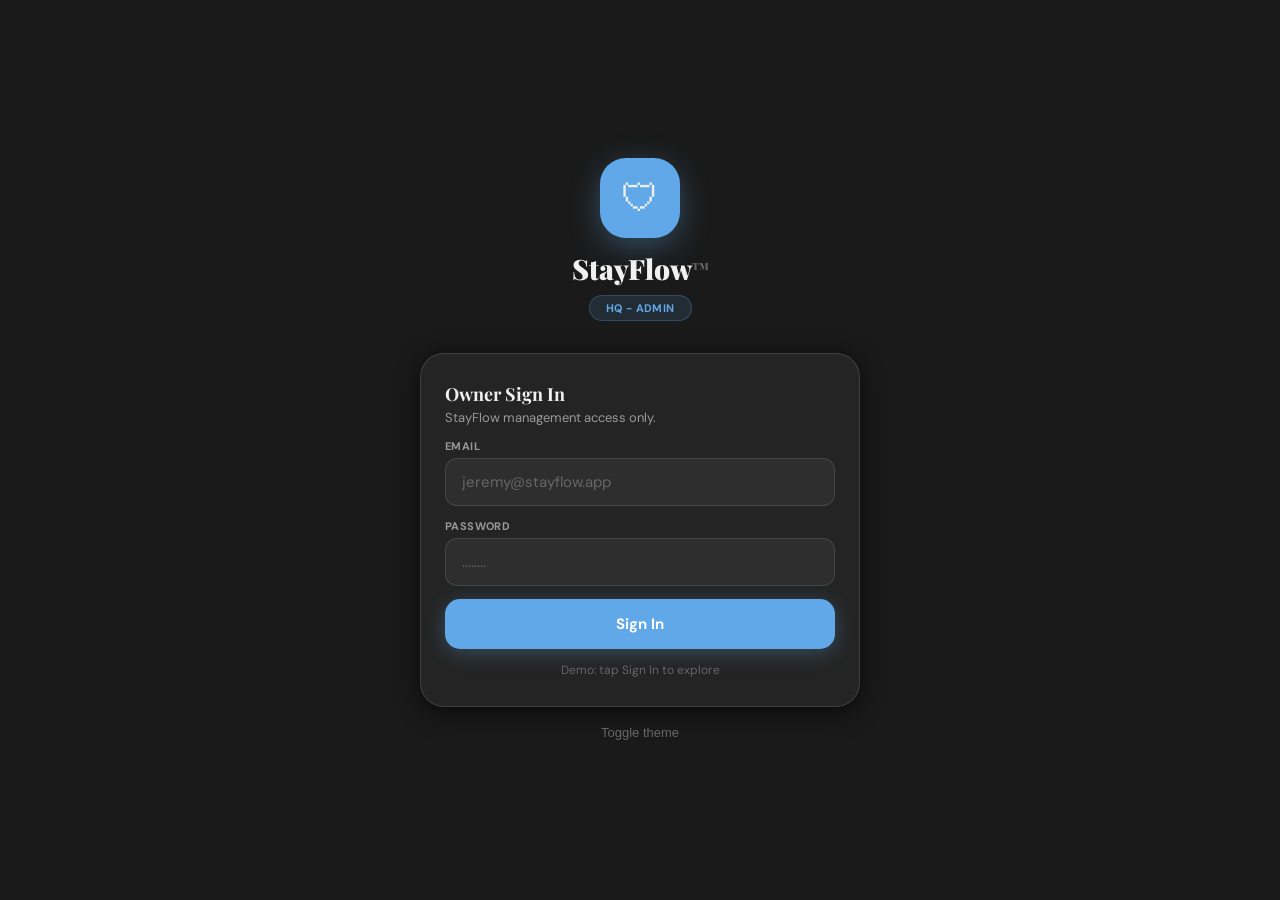
==== commit 6989ee8d: "Add files via upload" ====
--- a/stayflow-admin.html
+++ b/stayflow-admin.html
@@ -3,7 +3,13 @@
 <head>
 <meta charset="UTF-8">
 <meta name="viewport" content="width=device-width,initial-scale=1,maximum-scale=1">
-<title>StayFlow™ HQ</title>
+<title>StayFlow HQ</title>
+<link rel="icon" type="image/svg+xml" href="icon-admin.svg">
+<link rel="apple-touch-icon" href="icon-admin.svg">
+<meta name="mobile-web-app-capable" content="yes">
+<meta name="apple-mobile-web-app-capable" content="yes">
+<meta name="apple-mobile-web-app-title" content="StayFlow HQ">
+<meta name="theme-color" content="#60a8e8">
 <link href="https://fonts.googleapis.com/css2?family=Playfair+Display:wght@700;900&family=DM+Sans:opsz,wght@9..40,400;9..40,500;9..40,600;9..40,700&display=swap" rel="stylesheet">
 <style>
 :root{--t:.28s cubic-bezier(.4,0,.2,1)}
@@ -15,7 +21,7 @@
   --rd:#e05060;--rd2:rgba(224,80,96,.13);
   --gn:#22c47a;--gn2:rgba(34,196,122,.13);
   --am:#d89028;--am2:rgba(216,144,40,.13);
-  --sk:#60a8e8;--sk2:rgba(96,168,232,.13);
+  --sk:#aaa;--sk2:rgba(170,170,170,.13);
   --or:#d89028;--or2:rgba(216,144,40,.13);
   --sh:0 1px 6px rgba(0,0,0,.6);--sh2:0 4px 24px rgba(0,0,0,.7);--shac:0 4px 20px rgba(96,168,232,.3);
 }
@@ -27,7 +33,7 @@
   --rd:#c82030;--rd2:rgba(200,32,48,.1);
   --gn:#0e9858;--gn2:rgba(14,152,88,.1);
   --am:#a07018;--am2:rgba(160,112,24,.1);
-  --sk:#2a78d8;--sk2:rgba(42,120,216,.1);
+  --sk:#666;--sk2:rgba(102,102,102,.1);
   --or:#a07018;--or2:rgba(160,112,24,.1);
   --sh:0 1px 3px rgba(0,0,0,.08);--sh2:0 4px 16px rgba(0,0,0,.1);--shac:0 4px 18px rgba(42,120,216,.22);
 }
@@ -44,22 +50,23 @@
 .logo{font-family:'Playfair Display',serif;font-weight:900;font-size:17px;letter-spacing:-.3px;color:var(--tx)}
 .lmark{width:26px;height:26px;background:var(--ac);border-radius:7px;display:flex;align-items:center;justify-content:center;font-size:13px;flex-shrink:0;box-shadow:var(--shac)}
 .ib{width:32px;height:32px;border-radius:50%;background:var(--sf2);border:1px solid var(--bd2);display:flex;align-items:center;justify-content:center;cursor:pointer;transition:all .18s;flex-shrink:0;font-weight:700;color:var(--tx2);font-size:10px}
-.ib.ic{font-size:15px}.ib:hover{background:var(--sf3)}
-.bnav{position:absolute;bottom:0;left:0;right:0;background:var(--sf);border-top:1px solid var(--bd);display:flex;align-items:center;padding:7px 0 calc(7px + env(safe-area-inset-bottom));z-index:50;transition:background var(--t)}
+.ib.ic{font-size:15px}
+.bnav{position:absolute;bottom:0;left:0;right:0;background:var(--sf);border-top:1px solid var(--bd);display:flex;align-items:center;padding:7px 0 calc(7px + env(safe-area-inset-bottom));z-index:50}
 .ni{flex:1;display:flex;flex-direction:column;align-items:center;gap:3px;cursor:pointer;padding:4px 0}
-.ni .ico{font-size:18px;opacity:.2;transition:all .2s;transform:scale(.88)}
-.ni .nl{font-size:9px;font-weight:700;color:var(--tx3);transition:color .2s;letter-spacing:.3px;text-transform:uppercase}
+.ni .ico{font-size:20px;opacity:.2;transition:all .2s;transform:scale(.88)}
+.ni .nl{font-size:9px;font-weight:700;color:var(--tx3);letter-spacing:.3px;text-transform:uppercase}
 .ni.on .ico{opacity:1;transform:scale(1)}.ni.on .nl{color:var(--ac)}
-.inp{width:100%;background:var(--sf2);border:1.5px solid var(--bd2);border-radius:12px;padding:12px 14px;font-size:14px;font-family:'DM Sans',sans-serif;color:var(--tx);outline:none;transition:border-color .2s,background var(--t)}
+.inp{width:100%;background:var(--sf2);border:1.5px solid var(--bd2);border-radius:12px;padding:12px 14px;font-size:14px;font-family:'DM Sans',sans-serif;color:var(--tx);outline:none;transition:border-color .2s}
 .inp:focus{border-color:var(--ac)}.inp::placeholder{color:var(--tx3)}
-.sel{appearance:none}.ta{resize:none;font-family:'DM Sans',sans-serif}
+.sel{appearance:none}.ta{resize:none}
 .fc{display:flex;flex-direction:column;gap:5px}.fr{display:flex;gap:9px}.fr .fc{flex:1}
 .lbl{font-size:11px;font-weight:700;color:var(--tx2);letter-spacing:.4px;text-transform:uppercase}
 .btn{width:100%;padding:13px;border-radius:13px;font-family:'DM Sans',sans-serif;font-size:14px;font-weight:700;border:none;cursor:pointer;transition:all .18s;display:flex;align-items:center;justify-content:center;gap:7px}
 .btn:active{transform:scale(.97)}
-.bp{background:var(--ac);color:#fff;box-shadow:var(--shac)}.bp:hover{filter:brightness(1.1)}
+.bp{background:var(--ac);color:#fff;box-shadow:var(--shac)}
 .bwa{background:#25D366;color:#fff}
 .bg2{background:var(--sf2);color:var(--tx2);border:1.5px solid var(--bd2)}
+.brd{background:var(--rd2);color:var(--rd);border:1px solid var(--rd)}
 .bsm{padding:7px 13px;border-radius:10px;font-family:'DM Sans',sans-serif;font-size:12px;font-weight:700;border:none;cursor:pointer;transition:all .18s}
 .card{background:var(--sf);border:1px solid var(--bd);border-radius:18px;box-shadow:var(--sh);transition:background var(--t);overflow:hidden}
 .crow{display:flex;align-items:center;gap:11px;padding:12px 14px;border-bottom:1px solid var(--bd);cursor:pointer;transition:background .14s}
@@ -68,60 +75,203 @@
 .g3{display:grid;grid-template-columns:1fr 1fr 1fr;gap:9px}
 .sc{background:var(--sf);border:1px solid var(--bd);border-radius:16px;padding:13px 12px;display:flex;flex-direction:column;gap:6px;box-shadow:var(--sh);cursor:pointer;transition:background var(--t),transform .15s}
 .sc:hover{transform:translateY(-2px)}
-.sico{font-size:19px}.sval{font-family:'Playfair Display',serif;font-size:22px;font-weight:700;letter-spacing:-.3px}.slb{font-size:11px;color:var(--tx2)}
+.sico{font-size:19px}.sval{font-family:'Playfair Display',serif;font-size:22px;font-weight:700}.slb{font-size:11px;color:var(--tx2)}
 .rev-c{border-radius:18px;padding:18px 17px;background:linear-gradient(135deg,#111 0%,#1a2030 55%,#2848a8 100%);position:relative;overflow:hidden;box-shadow:0 8px 28px rgba(0,0,0,.7);border:1px solid rgba(96,168,232,.18)}
 [data-theme="light"] .rev-c{background:linear-gradient(135deg,#1a2030 0%,#223060 55%,#2a78d8 100%)}
-.rev-c::before{content:'';position:absolute;top:-30px;right:-30px;width:110px;height:110px;border-radius:50%;background:rgba(255,255,255,.04)}
+.rev-c::before{content:'';position:absolute;top:-30px;right:-30px;width:110px;height:110px;border-radius:50%;background:rgba(255,255,255,.05)}
 .rl{font-size:10px;font-weight:700;color:rgba(255,255,255,.5);text-transform:uppercase;letter-spacing:.7px}
 .rv{font-family:'Playfair Display',serif;font-size:28px;font-weight:900;color:#fff;letter-spacing:-.8px;margin:4px 0 2px}
 .rs{font-size:12px;color:rgba(255,255,255,.5)}
-.rb{display:inline-flex;align-items:center;gap:4px;background:rgba(216,26,42,.3);border:1px solid rgba(216,26,42,.5);border-radius:20px;padding:4px 11px;font-size:11px;font-weight:700;color:#fff;margin-top:9px}
-.feed{background:var(--sf);border:1px solid var(--bd);border-radius:16px;padding:3px 13px;box-shadow:var(--sh);transition:background var(--t)}
+.rb{display:inline-flex;align-items:center;gap:4px;background:rgba(96,168,232,.25);border-radius:20px;padding:4px 11px;font-size:11px;font-weight:700;color:#fff;margin-top:9px}
+.feed{background:var(--sf);border:1px solid var(--bd);border-radius:16px;padding:3px 13px;box-shadow:var(--sh)}
 .fi{display:flex;align-items:flex-start;gap:10px;padding:11px 0;border-bottom:1px solid var(--bd)}.fi:last-child{border-bottom:none}
 .fd{width:7px;height:7px;border-radius:50%;margin-top:5px;flex-shrink:0}
 .dp{background:var(--ac)}.dr{background:var(--rd)}.dg{background:var(--gn)}.da{background:var(--am)}.ds{background:var(--sk)}.dor{background:var(--or)}
 .ft{flex:1;font-size:13px;line-height:1.5;color:var(--tx2)}.ft strong{color:var(--tx);font-weight:600}.ftm{font-size:11px;color:var(--tx3);margin-top:2px}
 .sth{font-family:'Playfair Display',serif;font-weight:700;font-size:14px;display:flex;align-items:center;justify-content:space-between}
 .sth a{font-family:'DM Sans',sans-serif;font-size:12px;font-weight:700;color:var(--ac);cursor:pointer}
-.ibox{background:var(--sf2);border-radius:13px;padding:3px 13px;transition:background var(--t)}
+.ibox{background:var(--sf2);border-radius:13px;padding:3px 13px}
 .dr2{display:flex;justify-content:space-between;align-items:center;padding:9px 0;border-bottom:1px solid var(--bd)}.dr2:last-child{border-bottom:none}
 .dl{font-size:13px;color:var(--tx2)}.dv{font-size:13px;font-weight:600;text-align:right}
 .chips{display:flex;gap:6px;overflow-x:auto;scrollbar-width:none;padding-bottom:2px}.chips::-webkit-scrollbar{display:none}
-.chip{flex-shrink:0;padding:6px 13px;border-radius:20px;font-size:11.5px;font-weight:700;cursor:pointer;background:var(--sf2);color:var(--tx2);border:1px solid var(--bd2);transition:all .14s}
+.chip{flex-shrink:0;padding:6px 13px;border-radius:20px;font-size:11.5px;font-weight:700;cursor:pointer;background:var(--sf2);color:var(--tx2);border:1px solid var(--bd2)}
 .chip.on{background:var(--ac);color:#fff;border-color:transparent}
 .togrow{display:flex;align-items:center;justify-content:space-between;padding:12px 0;border-bottom:1px solid var(--bd)}.togrow:last-child{border-bottom:none}
 .abox{background:var(--ac2);border:1px solid var(--ac3);border-radius:12px;padding:11px 13px;font-size:13px;color:var(--tx2)}
-.gbox{background:var(--gn2);border:1px solid rgba(34,184,112,.2);border-radius:12px;padding:11px 13px;font-size:13px;color:var(--tx2)}
-.rbox{background:var(--rd2);border:1px solid rgba(216,26,42,.2);border-radius:12px;padding:11px 13px;font-size:13px;color:var(--tx2)}
-.ambox{background:var(--am2);border:1px solid rgba(200,136,32,.2);border-radius:12px;padding:11px 13px;font-size:13px;color:var(--tx2)}
-.tier-b{display:inline-block;padding:2px 8px;border-radius:20px;font-size:10px;font-weight:700;text-transform:uppercase}
+.gbox{background:var(--gn2);border:1px solid rgba(34,196,122,.2);border-radius:12px;padding:11px 13px;font-size:13px;color:var(--tx2)}
+.rbox{background:var(--rd2);border:1px solid rgba(224,80,96,.2);border-radius:12px;padding:11px 13px;font-size:13px;color:var(--tx2)}
+.ambox{background:var(--am2);border:1px solid rgba(216,144,40,.2);border-radius:12px;padding:11px 13px;font-size:13px;color:var(--tx2)}
+.tier-b{display:inline-block;padding:3px 10px;border-radius:20px;font-size:10px;font-weight:700;text-transform:uppercase}
 .t1{background:var(--sf3);color:var(--tx2)}.t2{background:var(--gn2);color:var(--gn)}.t3{background:var(--am2);color:var(--am)}
-.cs{display:inline-block;padding:3px 9px;border-radius:10px;font-size:10px;font-weight:700;text-transform:uppercase;margin-top:4px}
+.cs{display:inline-block;padding:2px 8px;border-radius:10px;font-size:10px;font-weight:700;text-transform:uppercase}
 .cs-pe{background:var(--am2);color:var(--am)}.cs-pd{background:var(--gn2);color:var(--gn)}.cs-od{background:var(--rd2);color:var(--rd)}
 .av{width:40px;height:40px;border-radius:13px;display:flex;align-items:center;justify-content:center;font-family:'Playfair Display',serif;font-size:14px;font-weight:700;flex-shrink:0}
-.av-r{background:var(--rd2);color:var(--rd)}.av-g{background:var(--gn2);color:var(--gn)}.av-a{background:var(--am2);color:var(--am)}.av-s{background:var(--sk2);color:var(--sk)}.av-p{background:var(--ac2);color:var(--ac)}.av-or{background:var(--or2);color:var(--or)}
+.av-r{background:var(--rd2);color:var(--rd)}.av-g{background:var(--gn2);color:var(--gn)}.av-a{background:var(--am2);color:var(--am)}
+.av-s{background:var(--sk2);color:var(--sk)}.av-p{background:var(--ac2);color:var(--ac)}.av-or{background:var(--or2);color:var(--or)}
 .bar-chart{display:flex;align-items:flex-end;gap:5px;height:72px;padding-top:8px}
 .bw{flex:1;display:flex;flex-direction:column;align-items:center;gap:4px}
 .bar{width:100%;border-radius:4px 4px 0 0;background:var(--sf3)}.bar.on{background:var(--ac)}.blbl{font-size:10px;color:var(--tx3);font-weight:600}
 .pq-card{background:var(--sf);border:1.5px solid var(--ac);border-radius:18px;overflow:hidden;box-shadow:var(--sh)}
-.pq-hdr{background:var(--rd2);padding:11px 14px;display:flex;align-items:center;justify-content:space-between}
+.pq-hdr{background:var(--ac2);padding:11px 14px;display:flex;align-items:center;justify-content:space-between}
 .mov{position:fixed;inset:0;background:rgba(0,0,0,.75);z-index:200;display:none;align-items:flex-end;justify-content:center;backdrop-filter:blur(4px)}
 .mov.open{display:flex}
-.msh{width:100%;max-width:430px;background:var(--sf);border-radius:22px 22px 0 0;padding:18px 16px calc(40px + env(safe-area-inset-bottom));display:flex;flex-direction:column;gap:13px;animation:su .28s cubic-bezier(.34,1.2,.64,1);max-height:92vh;overflow-y:auto;transition:background var(--t)}
+.msh{width:100%;max-width:430px;background:var(--sf);border-radius:22px 22px 0 0;padding:18px 16px calc(40px + env(safe-area-inset-bottom));display:flex;flex-direction:column;gap:13px;animation:su .28s cubic-bezier(.34,1.2,.64,1);max-height:92vh;overflow-y:auto}
 .msh::-webkit-scrollbar{display:none}
 .mhd{width:34px;height:3px;border-radius:2px;background:var(--bd3);margin:0 auto 5px;flex-shrink:0}
 .mtit{font-family:'Playfair Display',serif;font-size:17px;font-weight:700}
 .msub{font-size:13px;color:var(--tx2);line-height:1.5}
-.inv-b{background:var(--sf2);border:1px solid var(--bd2);border-radius:14px;padding:15px;display:flex;flex-direction:column;gap:8px}
-.inv-h{display:flex;justify-content:space-between;padding-bottom:10px;border-bottom:1px solid var(--bd2)}
-.inv-row{display:flex;justify-content:space-between;padding:5px 0;border-bottom:1px solid var(--bd);font-size:13px}.inv-row:last-of-type{border-bottom:none}
-.inv-tot{display:flex;justify-content:space-between;padding:9px 0 0;border-top:1px solid var(--bd2);font-family:'Playfair Display',serif;font-size:15px;font-weight:700}
-.rt-box{width:22px;height:22px;border-radius:6px;background:var(--sf);border:2px solid var(--bd2);display:flex;align-items:center;justify-content:center;flex-shrink:0;transition:all .2s;font-size:13px;font-weight:700;color:#fff;cursor:pointer;line-height:1}
-.rt-box.on{background:var(--rd);border-color:var(--rd)}
+.rt-box{width:22px;height:22px;border-radius:6px;background:var(--sf);border:2px solid var(--bd2);display:flex;align-items:center;justify-content:center;flex-shrink:0;transition:all .2s;font-size:13px;font-weight:700;color:#fff;cursor:pointer}
+.rt-box.on{background:var(--ac);border-color:var(--ac)}
 #s-login{justify-content:center;align-items:center;padding:40px 24px}
-.sp-mark{width:64px;height:64px;border-radius:20px;background:var(--ac);display:flex;align-items:center;justify-content:center;font-size:30px;box-shadow:0 8px 30px rgba(216,26,42,.4)}
-.sp-card{width:100%;background:var(--sf);border-radius:20px;border:1px solid var(--bd2);padding:22px 18px;display:flex;flex-direction:column;gap:13px;box-shadow:var(--sh2);margin-top:32px;transition:background var(--t)}
+.sp-mark{width:64px;height:64px;border-radius:20px;background:var(--ac);display:flex;align-items:center;justify-content:center;font-size:30px;box-shadow:0 8px 30px rgba(96,168,232,.35)}
+.sp-card{width:100%;background:var(--sf);border-radius:20px;border:1px solid var(--bd2);padding:22px 18px;display:flex;flex-direction:column;gap:13px;box-shadow:var(--sh2);margin-top:32px}
 .note{font-size:12px;color:var(--tx3);text-align:center}
+
+/* ====================================================
+   RESPONSIVE LAYOUT - Phone, Tablet, Laptop, Desktop
+   ==================================================== */
+
+/* BASE: Mobile first - current layout stays as-is */
+.app{width:100%;max-width:430px;height:100vh;position:relative;overflow:hidden}
+
+/* ── TABLET (768px+) ── */
+@media(min-width:768px){
+  body{align-items:flex-start;padding:20px}
+  .app{max-width:680px;height:calc(100vh - 40px);border-radius:24px;box-shadow:0 20px 60px rgba(0,0,0,.35);overflow:hidden}
+  .sb{padding:20px 20px 100px;gap:16px}
+  .tbar{padding:14px 20px}
+  .bnav{padding:10px 0 calc(10px + env(safe-area-inset-bottom))}
+  .ni .ico{font-size:22px}
+  .ni .nl{font-size:10px}
+  .nadd{width:52px;height:52px;font-size:26px}
+  .card{border-radius:20px}
+  .msh{border-radius:28px 28px 0 0;padding:22px 20px calc(48px + env(safe-area-inset-bottom))}
+  .rv{font-size:32px}
+  .sval{font-size:26px}
+  .btn{padding:15px;font-size:15px;border-radius:15px}
+  .inp{padding:13px 16px;font-size:15px}
+  .g2{gap:12px}.g3{gap:12px}.g4{gap:12px}
+  .sc{padding:16px 14px;border-radius:18px}
+  .qc{padding:16px 14px}
+  .crow{padding:14px 18px}
+  #s-splash{padding:48px 32px}
+  .sp-card{padding:28px 24px;border-radius:24px}
+  .sp-mark{width:80px;height:80px;border-radius:26px;font-size:38px}
+  .code-inp{font-size:28px;padding:16px}
+}
+
+/* ── LAPTOP / DESKTOP (1024px+) ── */
+@media(min-width:1024px){
+  body{padding:0;align-items:stretch;justify-content:flex-start}
+  .app{max-width:100%;width:100%;height:100vh;border-radius:0;box-shadow:none;display:flex;flex-direction:row}
+
+  /* Sidebar navigation */
+  .bnav{
+    position:relative;
+    width:220px;
+    height:100vh;
+    flex-direction:column;
+    justify-content:flex-start;
+    align-items:stretch;
+    padding:24px 12px;
+    border-top:none;
+    border-right:1px solid var(--bd);
+    gap:4px;
+    flex-shrink:0;
+    overflow-y:auto;
+  }
+  .ni{
+    flex:none;
+    flex-direction:row;
+    justify-content:flex-start;
+    align-items:center;
+    gap:12px;
+    padding:11px 14px;
+    border-radius:12px;
+    transition:background .16s;
+  }
+  .ni:hover{background:var(--sf2)}
+  .ni.on{background:var(--ac2)}
+  .ni .ico{font-size:20px;opacity:.7;transform:none}
+  .ni.on .ico{opacity:1}
+  .ni .nl{font-size:13px;font-weight:600;color:var(--tx2);letter-spacing:0;text-transform:none}
+  .ni.on .nl{color:var(--ac);font-weight:700}
+  .nadd{display:none}
+
+  /* Sidebar brand header */
+  .bnav::before{
+    content:'StayFlow';
+    display:block;
+    font-family:'Playfair Display',serif;
+    font-weight:900;
+    font-size:20px;
+    color:var(--ac);
+    padding:4px 14px 20px;
+    border-bottom:1px solid var(--bd);
+    margin-bottom:12px;
+    letter-spacing:-.3px;
+  }
+
+  /* Main content area */
+  .screen{
+    position:relative;
+    flex:1;
+    display:flex;
+    flex-direction:column;
+    opacity:1;
+    pointer-events:all;
+    transform:none;
+    height:100vh;
+    overflow:hidden;
+  }
+  .screen:not(.active){display:none}
+
+  /* Top bar adjustments */
+  .tbar{padding:16px 28px}
+  .sb{padding:24px 28px 40px;gap:18px;max-width:900px}
+  
+  /* Wider grids on desktop */
+  .g2{grid-template-columns:1fr 1fr 1fr 1fr}
+  .g3{grid-template-columns:repeat(6,1fr)}
+  .g4{grid-template-columns:1fr 1fr 1fr 1fr}
+  .qa{grid-template-columns:1fr 1fr 1fr 1fr}
+
+  /* Cards */
+  .card{border-radius:16px}
+  .msh{max-width:520px;left:50%;transform:translateX(-50%);border-radius:20px 20px 0 0}
+  .mov{justify-content:center;align-items:center}
+  .msh{border-radius:20px;margin-bottom:0;animation:none;max-height:85vh}
+  
+  /* Splash/login centered */
+  #s-splash,#s-login{
+    justify-content:center;
+    align-items:center;
+    padding:40px 60px;
+  }
+  .sp-card{max-width:440px}
+  
+  .rv{font-size:36px}
+  .sval{font-size:28px}
+  .btn{font-size:15px}
+}
+
+/* ── LARGE DESKTOP (1400px+) ── */
+@media(min-width:1400px){
+  .bnav{width:260px}
+  .sb{max-width:1100px;padding:28px 40px 40px}
+  .g2{grid-template-columns:repeat(4,1fr)}
+  .g3{grid-template-columns:repeat(6,1fr)}
+  .qa{grid-template-columns:repeat(4,1fr)}
+  .tbar{padding:18px 40px}
+  .rv{font-size:40px}
+}
+
+/* ── FIX: screens off-screen on desktop (remove absolute positioning) ── */
+@media(min-width:1024px){
+  .screen{transform:none !important;opacity:1 !important}
+  .screen:not(.active){display:none !important;opacity:0 !important}
+}
+
 @keyframes su{from{transform:translateY(100%)}to{transform:translateY(0)}}
 </style>
 </head>
@@ -131,207 +281,204 @@
 <!-- LOGIN -->
 <div id="s-login" class="screen active">
   <div style="display:flex;flex-direction:column;align-items:center">
-    <div class="sp-mark">🛡️</div>
-    <div style="font-family:'Playfair Display',serif;font-size:28px;font-weight:900;letter-spacing:-.6px;margin-top:12px;color:var(--tx)">StayFlow<sup style="font-size:10px;color:var(--tx3)">™</sup></div>
-    <div style="background:var(--ac2);border:1px solid var(--ac3);border-radius:20px;padding:5px 16px;font-size:11px;font-weight:700;color:var(--ac);letter-spacing:.4px;margin-top:8px">HQ — ADMIN</div>
+    <div class="sp-mark">&#128737;</div>
+    <div style="font-family:'Playfair Display',serif;font-size:28px;font-weight:900;margin-top:12px">StayFlow<sup style="font-size:10px;color:var(--tx3)">TM</sup></div>
+    <div style="background:var(--ac2);border:1px solid var(--ac3);border-radius:20px;padding:5px 16px;font-size:11px;font-weight:700;color:var(--ac);margin-top:8px;letter-spacing:.4px">HQ - ADMIN</div>
   </div>
   <div class="sp-card">
     <div><div style="font-family:'Playfair Display',serif;font-size:18px;font-weight:700">Owner Sign In</div><div style="font-size:13px;color:var(--tx2);margin-top:3px">StayFlow management access only.</div></div>
     <div class="fc"><div class="lbl">Email</div><input class="inp" type="email" placeholder="jeremy@stayflow.app" id="login-email"></div>
-    <div class="fc"><div class="lbl">Password</div><input class="inp" type="password" placeholder="••••••••" id="login-pass"></div>
-    <button class="btn bp" onclick="doLogin()">Sign In →</button>
+    <div class="fc"><div class="lbl">Password</div><input class="inp" type="password" placeholder="........" id="login-pass"></div>
+    <button class="btn bp" onclick="doLogin()">Sign In</button>
     <div class="note">Demo: tap Sign In to explore</div>
   </div>
-  <div style="text-align:center;margin-top:14px"><button onclick="toggleTheme()" style="background:none;border:none;color:var(--tx3);cursor:pointer;font-size:13px">🌙 Toggle theme</button></div>
+  <div style="text-align:center;margin-top:14px"><button onclick="toggleTheme()" style="background:none;border:none;color:var(--tx3);cursor:pointer;font-size:13px">Toggle theme</button></div>
 </div>
 
 <!-- DASHBOARD -->
 <div id="s-dash" class="screen">
   <div class="tbar">
-    <div class="tbL"><div class="lmark">🛡️</div><div class="logo">StayFlow<sup style="font-size:8px;color:var(--tx3)">™</sup></div><div style="background:var(--ac2);border:1px solid var(--ac3);border-radius:8px;padding:2px 8px;font-size:10px;font-weight:700;color:var(--ac)">HQ</div></div>
-    <div class="tbR"><div class="ib ic" onclick="goN('s-pending',null)" id="notif-btn" style="position:relative">🔔<span style="position:absolute;top:5px;right:5px;width:6px;height:6px;border-radius:50%;background:var(--rd);border:2px solid var(--sf)"></span></div><div class="ib ic" id="thbtn" onclick="toggleTheme()">🌙</div></div>
+    <div class="tbL"><div class="lmark">&#128737;</div><div class="logo">StayFlow<sup style="font-size:8px;color:var(--tx3)">TM</sup></div><div style="background:var(--ac2);border:1px solid var(--ac3);border-radius:8px;padding:2px 8px;font-size:10px;font-weight:700;color:var(--ac)">HQ</div></div>
+    <div class="tbR"><div class="ib ic" onclick="goN('s-pending',null)" style="position:relative">&#128276;<span style="position:absolute;top:5px;right:5px;width:6px;height:6px;border-radius:50%;background:var(--rd);border:2px solid var(--sf)"></span></div><div class="ib ic" id="thbtn" onclick="toggleTheme()">&#9790;</div></div>
   </div>
   <div class="sb">
     <div style="display:flex;justify-content:space-between;align-items:flex-start">
-      <div><div style="font-family:'Playfair Display',serif;font-size:20px;font-weight:900;letter-spacing:-.4px">Good morning,<br><span style="color:var(--ac)">Jeremy</span> ☀️</div><div style="font-size:12px;color:var(--tx2);margin-top:3px" id="dash-date"></div></div>
-      <div style="background:var(--rd2);border:1px solid rgba(216,26,42,.25);border-radius:11px;padding:8px 11px;text-align:center;cursor:pointer" onclick="goN('s-pending',null)">
-        <div style="font-family:'Playfair Display',serif;font-size:22px;font-weight:700;color:var(--rd)">3</div>
-        <div style="font-size:9px;color:var(--rd);font-weight:700;text-transform:uppercase;letter-spacing:.4px">Pending</div>
-      </div>
-    </div>
-    <div class="rev-c"><div class="rl">STAYFLOW SUBSCRIPTION REVENUE</div><div class="rv">TSh 18,400,000</div><div class="rs">March 2026 · 34 active accounts</div><div class="rb">↑ 31% vs last month</div></div>
+      <div><div style="font-family:'Playfair Display',serif;font-size:20px;font-weight:900;letter-spacing:-.4px">Good morning,<br><span style="color:var(--ac)">Jeremy</span> &#9728;</div><div style="font-size:12px;color:var(--tx2);margin-top:3px" id="dash-date"></div></div>
+      <div style="background:var(--rd2);border:1px solid rgba(224,80,96,.25);border-radius:11px;padding:8px 11px;text-align:center;cursor:pointer" onclick="goN('s-pending',null)"><div style="font-family:'Playfair Display',serif;font-size:22px;font-weight:700;color:var(--rd)">3</div><div style="font-size:9px;color:var(--rd);font-weight:700;text-transform:uppercase;letter-spacing:.4px">Pending</div></div>
+    </div>
+    <div class="rev-c"><div class="rl">STAYFLOW SUBSCRIPTION REVENUE</div><div class="rv">TSh 18,400,000</div><div class="rs">March 2026 - 34 active accounts</div><div class="rb">31% vs last month</div></div>
     <div class="g2">
-      <div class="sc" onclick="goN('s-clients',null)"><div class="sico">👥</div><div class="sval" style="color:var(--tx)">34</div><div class="slb">Active Clients</div></div>
-      <div class="sc" onclick="goN('s-pending',null)"><div class="sico">⏳</div><div class="sval" style="color:var(--rd)">3</div><div class="slb">Awaiting Activation</div></div>
-      <div class="sc" onclick="goN('s-sales',null)"><div class="sico">💰</div><div class="sval" style="font-size:15px;color:var(--am)">1.2M</div><div class="slb">Commissions Due</div></div>
-      <div class="sc" onclick="goN('s-sales',null)"><div class="sico">📈</div><div class="sval" style="color:var(--gn)">7</div><div class="slb">Sales This Week</div></div>
+      <div class="sc" onclick="goN('s-clients',null)"><div class="sico">&#128101;</div><div class="sval" style="color:var(--tx)">34</div><div class="slb">Active Clients</div></div>
+      <div class="sc" onclick="goN('s-pending',null)"><div class="sico">&#9203;</div><div class="sval" style="color:var(--rd)">3</div><div class="slb">Awaiting Activation</div></div>
+      <div class="sc" onclick="goN('s-sales',null)"><div class="sico">&#128176;</div><div class="sval" style="font-size:15px;color:var(--am)">1.2M</div><div class="slb">Commissions Due</div></div>
+      <div class="sc" onclick="goN('s-sales',null)"><div class="sico">&#128200;</div><div class="sval" style="color:var(--gn)">7</div><div class="slb">Sales This Week</div></div>
+    </div>
+    <div class="sth">Clients by Country</div>
+    <div class="card" style="padding:14px;display:flex;flex-direction:column;gap:9px">
+      <div style="display:flex;justify-content:space-between"><span style="font-size:14px">Tanzania</span><span style="font-family:'Playfair Display',serif;font-weight:700">18</span></div>
+      <div style="display:flex;justify-content:space-between"><span style="font-size:14px">Kenya</span><span style="font-family:'Playfair Display',serif;font-weight:700">7</span></div>
+      <div style="display:flex;justify-content:space-between"><span style="font-size:14px">Uganda</span><span style="font-family:'Playfair Display',serif;font-weight:700">5</span></div>
+      <div style="display:flex;justify-content:space-between"><span style="font-size:14px">Ghana</span><span style="font-family:'Playfair Display',serif;font-weight:700">4</span></div>
     </div>
     <div class="sth">Clients by Tier</div>
     <div class="card" style="padding:14px;display:flex;flex-direction:column;gap:11px">
-      <div style="display:flex;justify-content:space-between;align-items:center"><div style="display:flex;align-items:center;gap:9px"><div style="width:8px;height:8px;border-radius:50%;background:var(--tx3)"></div><span style="font-size:14px">Tier 1 — Basic</span></div><div style="display:flex;gap:14px;align-items:center"><span style="font-family:'Playfair Display',serif;font-weight:700">18</span><span style="font-size:12px;color:var(--tx2)">TSh 1.8M</span></div></div>
-      <div style="display:flex;justify-content:space-between;align-items:center"><div style="display:flex;align-items:center;gap:9px"><div style="width:8px;height:8px;border-radius:50%;background:var(--gn)"></div><span style="font-size:14px">Tier 2 — Cloud</span></div><div style="display:flex;gap:14px;align-items:center"><span style="font-family:'Playfair Display',serif;font-weight:700">11</span><span style="font-size:12px;color:var(--tx2)">TSh 2.75M</span></div></div>
-      <div style="display:flex;justify-content:space-between;align-items:center"><div style="display:flex;align-items:center;gap:9px"><div style="width:8px;height:8px;border-radius:50%;background:var(--am)"></div><span style="font-size:14px">Tier 3 — Multi-Property</span></div><div style="display:flex;gap:14px;align-items:center"><span style="font-family:'Playfair Display',serif;font-weight:700">5</span><span style="font-size:12px;color:var(--tx2)">TSh 2.5M</span></div></div>
+      <div style="display:flex;justify-content:space-between;align-items:center"><div style="display:flex;align-items:center;gap:9px"><div style="width:8px;height:8px;border-radius:50%;background:var(--tx3)"></div><span style="font-size:14px">Tier 1 - Basic</span></div><div style="display:flex;gap:14px"><span style="font-family:'Playfair Display',serif;font-weight:700">18</span><span style="font-size:12px;color:var(--tx2)">TSh 1.8M</span></div></div>
+      <div style="display:flex;justify-content:space-between;align-items:center"><div style="display:flex;align-items:center;gap:9px"><div style="width:8px;height:8px;border-radius:50%;background:var(--gn)"></div><span style="font-size:14px">Tier 2 - Cloud</span></div><div style="display:flex;gap:14px"><span style="font-family:'Playfair Display',serif;font-weight:700">11</span><span style="font-size:12px;color:var(--tx2)">TSh 2.75M</span></div></div>
+      <div style="display:flex;justify-content:space-between;align-items:center"><div style="display:flex;align-items:center;gap:9px"><div style="width:8px;height:8px;border-radius:50%;background:var(--am)"></div><span style="font-size:14px">Tier 3 - Multi-Property</span></div><div style="display:flex;gap:14px"><span style="font-family:'Playfair Display',serif;font-weight:700">5</span><span style="font-size:12px;color:var(--tx2)">TSh 2.5M</span></div></div>
     </div>
     <div class="g2">
-      <div class="sc" onclick="goN('s-codes',null)" style="flex-direction:row;align-items:center;gap:10px;padding:13px"><div style="font-size:20px">🔑</div><div><div style="font-size:13px;font-weight:700">Codes</div><div style="font-size:11px;color:var(--tx2)">Generate &amp; send</div></div></div>
-      <div class="sc" onclick="goN('s-reports',null)" style="flex-direction:row;align-items:center;gap:10px;padding:13px"><div style="font-size:20px">📊</div><div><div style="font-size:13px;font-weight:700">Reports</div><div style="font-size:11px;color:var(--tx2)">Analytics</div></div></div>
+      <div class="sc" onclick="goN('s-codes',null)" style="flex-direction:row;align-items:center;gap:10px;padding:13px"><div style="font-size:20px">&#128273;</div><div><div style="font-size:13px;font-weight:700">Codes</div><div style="font-size:11px;color:var(--tx2)">Generate</div></div></div>
+      <div class="sc" onclick="goN('s-reports',null)" style="flex-direction:row;align-items:center;gap:10px;padding:13px"><div style="font-size:20px">&#128202;</div><div><div style="font-size:13px;font-weight:700">Reports</div><div style="font-size:11px;color:var(--tx2)">Analytics</div></div></div>
+      <div class="sc" onclick="goN('s-team',null)" style="flex-direction:row;align-items:center;gap:10px;padding:13px"><div style="font-size:20px">&#128101;</div><div><div style="font-size:13px;font-weight:700">Team</div><div style="font-size:11px;color:var(--tx2)">Admins</div></div></div>
+      <div class="sc" onclick="goN('s-currency',null)" style="flex-direction:row;align-items:center;gap:10px;padding:13px"><div style="font-size:20px">&#128178;</div><div><div style="font-size:13px;font-weight:700">FX</div><div style="font-size:11px;color:var(--tx2)">Converter</div></div></div>
     </div>
     <div class="card" style="border-color:var(--gn)">
-      <div style="background:var(--gn2);padding:11px 14px;display:flex;align-items:center;justify-content:space-between"><div style="font-family:'Playfair Display',serif;font-size:14px;font-weight:700;color:var(--gn)">🔓 Client Access Granted</div><div style="background:var(--gn);color:#fff;border-radius:20px;padding:2px 9px;font-size:11px;font-weight:700">2</div></div>
-      <div class="crow" onclick="openM('m-access')"><div class="av av-g">HO</div><div style="flex:1"><div style="font-size:14px;font-weight:600">Hassan Omar</div><div style="font-size:12px;color:var(--tx2);margin-top:1px">Sunset Guesthouse · Arusha</div></div><div class="bsm" style="background:var(--gn2);color:var(--gn);border:none">View →</div></div>
-      <div class="crow" onclick="openM('m-access')"><div class="av av-p">FD</div><div style="flex:1"><div style="font-size:14px;font-weight:600">Fatuma Diallo</div><div style="font-size:12px;color:var(--tx2);margin-top:1px">Karibu Inn · Dar es Salaam</div></div><div class="bsm" style="background:var(--gn2);color:var(--gn);border:none">View →</div></div>
+      <div style="background:var(--gn2);padding:11px 14px;display:flex;align-items:center;justify-content:space-between"><div style="font-family:'Playfair Display',serif;font-size:14px;font-weight:700;color:var(--gn)">Client Access Granted</div><div style="background:var(--gn);color:#fff;border-radius:20px;padding:2px 9px;font-size:11px;font-weight:700">2</div></div>
+      <div class="crow" onclick="openM('m-access')"><div class="av av-g">HO</div><div style="flex:1"><div style="font-size:14px;font-weight:600">Hassan Omar</div><div style="font-size:12px;color:var(--tx2);margin-top:1px">Sunset Guesthouse - Arusha</div></div><div class="bsm" style="background:var(--gn2);color:var(--gn);border:none">View</div></div>
+      <div class="crow" onclick="openM('m-access')"><div class="av av-p">FD</div><div style="flex:1"><div style="font-size:14px;font-weight:600">Fatuma Diallo</div><div style="font-size:12px;color:var(--tx2);margin-top:1px">Karibu Inn - Dar es Salaam</div></div><div class="bsm" style="background:var(--gn2);color:var(--gn);border:none">View</div></div>
     </div>
     <div class="sth">Today's Activity</div>
     <div class="feed">
-      <div class="fi"><div class="fd dor"></div><div class="ft"><strong>New registration:</strong> Amara Diallo — River Lodge, Morogoro<div class="ftm">9:42 AM today</div></div></div>
-      <div class="fi"><div class="fd dg"></div><div class="ft"><strong>Activated:</strong> Neema Kipchoge — Shoreline B&amp;B, Mombasa · Tier 1<div class="ftm">8:15 AM today</div></div></div>
-      <div class="fi"><div class="fd da"></div><div class="ft"><strong>Commission due:</strong> Baraka Juma — TSh 160,000 · Friday<div class="ftm">Auto-generated</div></div></div>
-      <div class="fi"><div class="fd dp"></div><div class="ft"><strong>Upgrade request:</strong> Hassan Omar — Tier 1 → Tier 2<div class="ftm">Yesterday, 4:30 PM</div></div></div>
+      <div class="fi"><div class="fd dor"></div><div class="ft"><strong>New registration:</strong> Amara Diallo - River Lodge, Morogoro<div class="ftm">9:42 AM today</div></div></div>
+      <div class="fi"><div class="fd dg"></div><div class="ft"><strong>Activated:</strong> Neema Kipchoge - Shoreline B&amp;B, Mombasa - Tier 1<div class="ftm">8:15 AM today</div></div></div>
+      <div class="fi"><div class="fd da"></div><div class="ft"><strong>Commission due:</strong> Baraka Juma - TSh 160,000 - Friday<div class="ftm">Auto-generated</div></div></div>
+      <div class="fi"><div class="fd dp"></div><div class="ft"><strong>Upgrade request:</strong> Hassan Omar - Tier 1 to Tier 2<div class="ftm">Yesterday, 4:30 PM</div></div></div>
     </div>
   </div>
   <div class="bnav">
-    <div class="ni on" onclick="goN('s-dash',this)"><div class="ico">🏠</div><div class="nl">Home</div></div>
-    <div class="ni" onclick="goN('s-pending',this)"><div class="ico">⏳</div><div class="nl">Pending</div></div>
-    <div class="ni" onclick="goN('s-clients',this)"><div class="ico">👥</div><div class="nl">Clients</div></div>
-    <div class="ni" onclick="goN('s-sales',this)"><div class="ico">📈</div><div class="nl">Sales</div></div>
-    <div class="ni" onclick="goN('s-team',this)"><div class="ico">🔑</div><div class="nl">Team</div></div>
-    <div class="ni" onclick="goN('s-reports',this)"><div class="ico">📊</div><div class="nl">Reports</div></div>
+    <div class="ni on" onclick="goN('s-dash',this)"><div class="ico">&#127968;</div><div class="nl">Home</div></div>
+    <div class="ni" onclick="goN('s-pending',this)"><div class="ico">&#9203;</div><div class="nl">Pending</div></div>
+    <div class="ni" onclick="goN('s-clients',this)"><div class="ico">&#128101;</div><div class="nl">Clients</div></div>
+    <div class="ni" onclick="goN('s-sales',this)"><div class="ico">&#128200;</div><div class="nl">Sales</div></div>
+    <div class="ni" onclick="goN('s-reports',this)"><div class="ico">&#128202;</div><div class="nl">Reports</div></div>
   </div>
 </div>
 
 <!-- PENDING -->
 <div id="s-pending" class="screen">
-  <div class="tbar"><div class="tbL"><div class="ib ic" onclick="goN('s-dash',null)">←</div><div style="font-family:'Playfair Display',serif;font-weight:700;font-size:16px">Pending Registrations</div></div><div class="tbR"><div class="ib ic" onclick="toggleTheme()">🌙</div></div></div>
+  <div class="tbar"><div class="tbL"><div class="ib ic" onclick="goN('s-dash',null)">&#8592;</div><div style="font-family:'Playfair Display',serif;font-weight:700;font-size:16px">Pending Registrations</div></div><div class="tbR"><div class="ib ic" onclick="toggleTheme()">&#9790;</div></div></div>
   <div class="sb">
-    <div class="rbox"><strong style="color:var(--rd)">How it works:</strong> Owner submits registration → appears here → you review → approve → code fires via WhatsApp automatically.</div>
+    <div class="rbox"><strong style="color:var(--rd)">How it works:</strong> Owner submits registration - appears here - you review - approve - code fires via WhatsApp.</div>
     <div class="pq-card">
-      <div class="pq-hdr"><div style="font-family:'Playfair Display',serif;font-size:14px;font-weight:700;color:var(--rd)">⏳ Awaiting Activation</div><div style="background:var(--rd);color:#fff;border-radius:20px;padding:2px 9px;font-size:11px;font-weight:700">3 pending</div></div>
+      <div class="pq-hdr"><div style="font-family:'Playfair Display',serif;font-size:14px;font-weight:700;color:var(--ac)">Awaiting Activation</div><div style="background:var(--ac);color:#fff;border-radius:20px;padding:2px 9px;font-size:11px;font-weight:700">3 pending</div></div>
       <div style="padding:14px;border-bottom:1px solid var(--bd)">
-        <div style="display:flex;align-items:flex-start;gap:11px"><div class="av av-or">AD</div><div style="flex:1"><div style="font-size:14px;font-weight:700">Amara Diallo</div><div style="font-size:12px;color:var(--tx2);margin-top:2px;line-height:1.5">River Lodge · Morogoro<br>6 rooms · Guesthouse · +255 765 432 100</div><div style="font-size:11px;color:var(--ac);margin-top:3px">Ref: Baraka Juma</div><div style="display:flex;gap:7px;margin-top:10px"><div class="bsm" style="background:var(--gn2);color:var(--gn);border:1px solid var(--gn);cursor:pointer" onclick="openM('m-approve')">✓ Approve &amp; Send Code</div><div class="bsm" style="background:var(--rd2);color:var(--rd);border:1px solid var(--rd);cursor:pointer">✕ Reject</div></div></div><div style="font-size:11px;color:var(--tx3);white-space:nowrap">Today<br>9:42 AM</div></div>
+        <div style="display:flex;align-items:flex-start;gap:11px"><div class="av av-or">AD</div><div style="flex:1"><div style="font-size:14px;font-weight:700">Amara Diallo</div><div style="font-size:12px;color:var(--tx2);margin-top:2px;line-height:1.5">River Lodge - Morogoro, Tanzania<br>6 rooms - Guesthouse - +255 765 432 100<br>Currency: TZS</div><div style="font-size:11px;color:var(--ac);margin-top:3px">Ref: Baraka Juma</div><div style="display:flex;gap:7px;margin-top:10px"><div class="bsm" style="background:var(--gn2);color:var(--gn);border:1px solid var(--gn);cursor:pointer" onclick="openM('m-approve')">Approve and Send Code</div><div class="bsm" style="background:var(--rd2);color:var(--rd);border:1px solid var(--rd);cursor:pointer">Reject</div></div></div><div style="font-size:11px;color:var(--tx3);white-space:nowrap">Today<br>9:42 AM</div></div>
       </div>
       <div style="padding:14px;border-bottom:1px solid var(--bd)">
-        <div style="display:flex;align-items:flex-start;gap:11px"><div class="av av-s">KM</div><div style="flex:1"><div style="font-size:14px;font-weight:700">Kelvin Mutiso</div><div style="font-size:12px;color:var(--tx2);margin-top:2px;line-height:1.5">Savanna Inn · Nairobi<br>12 rooms · Lodge · +254 722 345 678</div><div style="font-size:11px;color:var(--ac);margin-top:3px">Ref: Salim Hassan</div><div style="display:flex;gap:7px;margin-top:10px"><div class="bsm" style="background:var(--gn2);color:var(--gn);border:1px solid var(--gn);cursor:pointer" onclick="openM('m-approve')">✓ Approve &amp; Send Code</div><div class="bsm" style="background:var(--rd2);color:var(--rd);border:1px solid var(--rd);cursor:pointer">✕ Reject</div></div></div><div style="font-size:11px;color:var(--tx3);white-space:nowrap">Mar 17<br>6:30 PM</div></div>
+        <div style="display:flex;align-items:flex-start;gap:11px"><div class="av av-s">KM</div><div style="flex:1"><div style="font-size:14px;font-weight:700">Kelvin Mutiso</div><div style="font-size:12px;color:var(--tx2);margin-top:2px;line-height:1.5">Savanna Inn - Nairobi, Kenya<br>12 rooms - Lodge - +254 722 345 678<br>Currency: KES</div><div style="font-size:11px;color:var(--ac);margin-top:3px">Ref: Salim Hassan</div><div style="display:flex;gap:7px;margin-top:10px"><div class="bsm" style="background:var(--gn2);color:var(--gn);border:1px solid var(--gn);cursor:pointer" onclick="openM('m-approve')">Approve and Send Code</div><div class="bsm" style="background:var(--rd2);color:var(--rd);border:1px solid var(--rd);cursor:pointer">Reject</div></div></div><div style="font-size:11px;color:var(--tx3);white-space:nowrap">Mar 17<br>6:30 PM</div></div>
       </div>
       <div style="padding:14px">
-        <div style="display:flex;align-items:flex-start;gap:11px"><div class="av av-p">RN</div><div style="flex:1"><div style="font-size:14px;font-weight:700">Rose Nakimuli</div><div style="font-size:12px;color:var(--tx2);margin-top:2px;line-height:1.5">Pearl Gardens · Kampala<br>8 rooms · Airbnb · +256 701 234 567</div><div style="font-size:11px;color:var(--ac);margin-top:3px">Ref: Neema Ochieng</div><div style="display:flex;gap:7px;margin-top:10px"><div class="bsm" style="background:var(--gn2);color:var(--gn);border:1px solid var(--gn);cursor:pointer" onclick="openM('m-approve')">✓ Approve &amp; Send Code</div><div class="bsm" style="background:var(--rd2);color:var(--rd);border:1px solid var(--rd);cursor:pointer">✕ Reject</div></div></div><div style="font-size:11px;color:var(--tx3);white-space:nowrap">Mar 17<br>2:15 PM</div></div>
+        <div style="display:flex;align-items:flex-start;gap:11px"><div class="av av-p">RN</div><div style="flex:1"><div style="font-size:14px;font-weight:700">Rose Nakimuli</div><div style="font-size:12px;color:var(--tx2);margin-top:2px;line-height:1.5">Pearl Gardens - Kampala, Uganda<br>8 rooms - Airbnb - +256 701 234 567<br>Currency: UGX</div><div style="font-size:11px;color:var(--ac);margin-top:3px">Ref: Neema Ochieng</div><div style="display:flex;gap:7px;margin-top:10px"><div class="bsm" style="background:var(--gn2);color:var(--gn);border:1px solid var(--gn);cursor:pointer" onclick="openM('m-approve')">Approve and Send Code</div><div class="bsm" style="background:var(--rd2);color:var(--rd);border:1px solid var(--rd);cursor:pointer">Reject</div></div></div><div style="font-size:11px;color:var(--tx3);white-space:nowrap">Mar 17<br>2:15 PM</div></div>
       </div>
     </div>
   </div>
   <div class="bnav">
-    <div class="ni" onclick="goN('s-dash',this)"><div class="ico">🏠</div><div class="nl">Home</div></div>
-    <div class="ni on" onclick="goN('s-pending',this)"><div class="ico">⏳</div><div class="nl">Pending</div></div>
-    <div class="ni" onclick="goN('s-clients',this)"><div class="ico">👥</div><div class="nl">Clients</div></div>
-    <div class="ni" onclick="goN('s-sales',this)"><div class="ico">📈</div><div class="nl">Sales</div></div>
-    <div class="ni" onclick="goN('s-team',this)"><div class="ico">🔑</div><div class="nl">Team</div></div>
-    <div class="ni" onclick="goN('s-reports',this)"><div class="ico">📊</div><div class="nl">Reports</div></div>
+    <div class="ni" onclick="goN('s-dash',this)"><div class="ico">&#127968;</div><div class="nl">Home</div></div>
+    <div class="ni on" onclick="goN('s-pending',this)"><div class="ico">&#9203;</div><div class="nl">Pending</div></div>
+    <div class="ni" onclick="goN('s-clients',this)"><div class="ico">&#128101;</div><div class="nl">Clients</div></div>
+    <div class="ni" onclick="goN('s-sales',this)"><div class="ico">&#128200;</div><div class="nl">Sales</div></div>
+    <div class="ni" onclick="goN('s-reports',this)"><div class="ico">&#128202;</div><div class="nl">Reports</div></div>
   </div>
 </div>
 
 <!-- CLIENTS -->
 <div id="s-clients" class="screen">
-  <div class="tbar"><div class="tbL"><div class="ib ic" onclick="goN('s-dash',null)">←</div><div style="font-family:'Playfair Display',serif;font-weight:700;font-size:16px">Client Database</div></div><div class="tbR"><div class="ib ic" onclick="toggleTheme()">🌙</div></div></div>
+  <div class="tbar"><div class="tbL"><div class="ib ic" onclick="goN('s-dash',null)">&#8592;</div><div style="font-family:'Playfair Display',serif;font-weight:700;font-size:16px">Client Database</div></div><div class="tbR"><div class="ib ic" onclick="toggleTheme()">&#9790;</div></div></div>
   <div class="sb">
     <div class="abox"><strong style="color:var(--ac)">Registration data only.</strong> You see what clients submitted. You cannot access their bookings or finances unless they grant access.</div>
-    <input class="inp" placeholder="🔍  Search clients...">
-    <div class="chips"><div class="chip on">All (34)</div><div class="chip">Tier 1 (18)</div><div class="chip">Tier 2 (11)</div><div class="chip">Tier 3 (5)</div></div>
+    <input class="inp" placeholder="Search clients...">
+    <div class="chips"><div class="chip on">All (34)</div><div class="chip">East Africa</div><div class="chip">West Africa</div><div class="chip">Southern Africa</div><div class="chip">International</div></div>
     <div class="card">
-      <div class="crow" onclick="openM('m-client')"><div class="av av-p">AM</div><div style="flex:1"><div style="font-size:14px;font-weight:600">Amina Rashid</div><div style="font-size:12px;color:var(--tx2);margin-top:1px">Amina Lodge · Zanzibar · 10 rooms</div></div><div style="text-align:right"><div class="tier-b t1">Tier 1</div><div style="font-size:12px;color:var(--tx3);margin-top:5px">TSh 100K</div></div></div>
-      <div class="crow" onclick="openM('m-client')"><div class="av av-g">HO</div><div style="flex:1"><div style="font-size:14px;font-weight:600">Hassan Omar</div><div style="font-size:12px;color:var(--tx2);margin-top:1px">Sunset Guesthouse · Arusha · 8 rooms</div></div><div style="text-align:right"><div class="tier-b t2">Tier 2</div><div style="font-size:12px;color:var(--tx3);margin-top:5px">TSh 250K</div></div></div>
-      <div class="crow" onclick="openM('m-client')"><div class="av av-a">ZK</div><div style="flex:1"><div style="font-size:14px;font-weight:600">Zanele Kimani</div><div style="font-size:12px;color:var(--tx2);margin-top:1px">Ocean Breeze · Mombasa · 22 rooms</div></div><div style="text-align:right"><div class="tier-b t3">Tier 3</div><div style="font-size:12px;color:var(--tx3);margin-top:5px">TSh 500K</div></div></div>
-      <div class="crow" onclick="openM('m-client')"><div class="av av-r">FD</div><div style="flex:1"><div style="font-size:14px;font-weight:600">Fatuma Diallo</div><div style="font-size:12px;color:var(--tx2);margin-top:1px">Karibu Inn · Dar es Salaam · 6 rooms</div></div><div style="text-align:right"><div class="tier-b t1">Tier 1</div><div style="font-size:12px;color:var(--tx3);margin-top:5px">TSh 100K</div></div></div>
-      <div class="crow" onclick="openM('m-client')"><div class="av av-s">JM</div><div style="flex:1"><div style="font-size:14px;font-weight:600">James Mwangi</div><div style="font-size:12px;color:var(--tx2);margin-top:1px">Mwangi Guesthouse · Nairobi · 12 rooms</div></div><div style="text-align:right"><div class="tier-b t2">Tier 2</div><div style="font-size:12px;color:var(--tx3);margin-top:5px">TSh 250K</div></div></div>
+      <div class="crow" onclick="openM('m-client')"><div class="av av-p">AM</div><div style="flex:1"><div style="font-size:14px;font-weight:600">Amina Rashid</div><div style="font-size:12px;color:var(--tx2);margin-top:1px">Amina Lodge - Zanzibar, Tanzania</div><div style="font-size:11px;color:var(--tx3)">TZS - Tanzanian Shilling</div></div><div style="text-align:right"><div class="tier-b t1">Tier 1</div></div></div>
+      <div class="crow" onclick="openM('m-client')"><div class="av av-g">HO</div><div style="flex:1"><div style="font-size:14px;font-weight:600">Hassan Omar</div><div style="font-size:12px;color:var(--tx2);margin-top:1px">Sunset Guesthouse - Arusha, Tanzania</div><div style="font-size:11px;color:var(--tx3)">TZS - Tanzanian Shilling</div></div><div style="text-align:right"><div class="tier-b t2">Tier 2</div></div></div>
+      <div class="crow" onclick="openM('m-client')"><div class="av av-a">ZK</div><div style="flex:1"><div style="font-size:14px;font-weight:600">Zanele Kimani</div><div style="font-size:12px;color:var(--tx2);margin-top:1px">Ocean Breeze - Mombasa, Kenya</div><div style="font-size:11px;color:var(--tx3)">KES - Kenyan Shilling</div></div><div style="text-align:right"><div class="tier-b t3">Tier 3</div></div></div>
+      <div class="crow" onclick="openM('m-client')"><div class="av av-r">AK</div><div style="flex:1"><div style="font-size:14px;font-weight:600">Ama Kofi</div><div style="font-size:12px;color:var(--tx2);margin-top:1px">Accra Villa - Accra, Ghana</div><div style="font-size:11px;color:var(--tx3)">GHS - Ghanaian Cedi</div></div><div style="text-align:right"><div class="tier-b t1">Tier 1</div></div></div>
+      <div class="crow" onclick="openM('m-client')"><div class="av av-s">JM</div><div style="flex:1"><div style="font-size:14px;font-weight:600">James Mwangi</div><div style="font-size:12px;color:var(--tx2);margin-top:1px">Mwangi Guesthouse - Nairobi, Kenya</div><div style="font-size:11px;color:var(--tx3)">KES - Kenyan Shilling</div></div><div style="text-align:right"><div class="tier-b t2">Tier 2</div></div></div>
     </div>
   </div>
   <div class="bnav">
-    <div class="ni" onclick="goN('s-dash',this)"><div class="ico">🏠</div><div class="nl">Home</div></div>
-    <div class="ni" onclick="goN('s-pending',this)"><div class="ico">⏳</div><div class="nl">Pending</div></div>
-    <div class="ni on" onclick="goN('s-clients',this)"><div class="ico">👥</div><div class="nl">Clients</div></div>
-    <div class="ni" onclick="goN('s-sales',this)"><div class="ico">📈</div><div class="nl">Sales</div></div>
-    <div class="ni" onclick="goN('s-team',this)"><div class="ico">🔑</div><div class="nl">Team</div></div>
-    <div class="ni" onclick="goN('s-reports',this)"><div class="ico">📊</div><div class="nl">Reports</div></div>
+    <div class="ni" onclick="goN('s-dash',this)"><div class="ico">&#127968;</div><div class="nl">Home</div></div>
+    <div class="ni" onclick="goN('s-pending',this)"><div class="ico">&#9203;</div><div class="nl">Pending</div></div>
+    <div class="ni on" onclick="goN('s-clients',this)"><div class="ico">&#128101;</div><div class="nl">Clients</div></div>
+    <div class="ni" onclick="goN('s-sales',this)"><div class="ico">&#128200;</div><div class="nl">Sales</div></div>
+    <div class="ni" onclick="goN('s-reports',this)"><div class="ico">&#128202;</div><div class="nl">Reports</div></div>
   </div>
 </div>
 
 <!-- SALES -->
 <div id="s-sales" class="screen">
-  <div class="tbar"><div class="tbL"><div class="ib ic" onclick="goN('s-dash',null)">←</div><div style="font-family:'Playfair Display',serif;font-weight:700;font-size:16px">Sales Team</div></div><div class="tbR"><div class="ib ic" onclick="toggleTheme()">🌙</div><div class="bsm" style="background:var(--ac2);color:var(--ac);border:none" onclick="openM('m-new-agent')">+ Agent</div></div></div>
+  <div class="tbar"><div class="tbL"><div class="ib ic" onclick="goN('s-dash',null)">&#8592;</div><div style="font-family:'Playfair Display',serif;font-weight:700;font-size:16px">Sales Team</div></div><div class="tbR"><div class="ib ic" onclick="toggleTheme()">&#9790;</div><div class="bsm" style="background:var(--ac2);color:var(--ac);border:none" onclick="openM('m-new-agent')">+ Agent</div></div></div>
   <div class="sb">
-    <div class="g3">
-      <div class="sc"><div class="sico">📈</div><div class="sval" style="color:var(--gn)">7</div><div class="slb">This week</div></div>
-      <div class="sc"><div class="sico">💰</div><div class="sval" style="font-size:15px;color:var(--am)">1.2M</div><div class="slb">Due</div></div>
-      <div class="sc"><div class="sico">⚠️</div><div class="sval" style="color:var(--rd)">1</div><div class="slb">Overdue</div></div>
-    </div>
+    <div class="g3"><div class="sc"><div class="sico">&#128200;</div><div class="sval" style="color:var(--gn)">7</div><div class="slb">This week</div></div><div class="sc"><div class="sico">&#128176;</div><div class="sval" style="font-size:15px;color:var(--am)">1.2M</div><div class="slb">Due</div></div><div class="sc"><div class="sico">&#9888;</div><div class="sval" style="color:var(--rd)">1</div><div class="slb">Overdue</div></div></div>
     <div class="ambox"><strong style="color:var(--am)">Payout rule:</strong> Every Friday. Agent must confirm receipt to unlock their account.</div>
     <div class="sth">Agents</div>
     <div class="card">
-      <div class="crow" onclick="openM('m-agent')"><div class="av av-g">BJ</div><div style="flex:1"><div style="font-size:14px;font-weight:600">Baraka Juma</div><div style="font-size:12px;color:var(--tx2);margin-top:1px">19 total · 4 this week</div></div><div style="text-align:right"><div style="font-family:'Playfair Display',serif;font-weight:700;color:var(--am)">160,000</div><div class="cs cs-pe">Pending</div></div></div>
-      <div class="crow" onclick="openM('m-agent')"><div class="av av-r">NO</div><div style="flex:1"><div style="font-size:14px;font-weight:600">Neema Ochieng</div><div style="font-size:12px;color:var(--rd);margin-top:1px">11 total · account locked</div></div><div style="text-align:right"><div style="font-family:'Playfair Display',serif;font-weight:700;color:var(--rd)">80,000</div><div class="cs cs-od">Overdue</div></div></div>
-      <div class="crow" onclick="openM('m-agent')"><div class="av av-s">SH</div><div style="flex:1"><div style="font-size:14px;font-weight:600">Salim Hassan</div><div style="font-size:12px;color:var(--tx2);margin-top:1px">14 total · 1 this week</div></div><div style="text-align:right"><div style="font-family:'Playfair Display',serif;font-weight:700;color:var(--gn)">120,000</div><div class="cs cs-pd">Paid ✓</div></div></div>
+      <div class="crow" onclick="openM('m-agent')"><div class="av av-g">BJ</div><div style="flex:1"><div style="font-size:14px;font-weight:600">Baraka Juma</div><div style="font-size:12px;color:var(--tx2);margin-top:1px">19 total - 4 this week</div></div><div style="text-align:right"><div style="font-family:'Playfair Display',serif;font-weight:700;color:var(--am)">160,000</div><div class="cs cs-pe">Pending</div></div></div>
+      <div class="crow" onclick="openM('m-agent')"><div class="av av-r">NO</div><div style="flex:1"><div style="font-size:14px;font-weight:600">Neema Ochieng</div><div style="font-size:12px;color:var(--rd);margin-top:1px">11 total - account locked</div></div><div style="text-align:right"><div style="font-family:'Playfair Display',serif;font-weight:700;color:var(--rd)">80,000</div><div class="cs cs-od">Overdue</div></div></div>
+      <div class="crow" onclick="openM('m-agent')"><div class="av av-s">SH</div><div style="flex:1"><div style="font-size:14px;font-weight:600">Salim Hassan</div><div style="font-size:12px;color:var(--tx2);margin-top:1px">14 total - 1 this week</div></div><div style="text-align:right"><div style="font-family:'Playfair Display',serif;font-weight:700;color:var(--gn)">120,000</div><div class="cs cs-pd">Paid</div></div></div>
     </div>
     <div class="sth">Payout Queue</div>
     <div class="card">
-      <div class="crow" onclick="openM('m-pay')"><div class="av av-g">BJ</div><div style="flex:1"><div style="font-size:14px;font-weight:600">Baraka Juma · Mar 10–16</div><div style="font-size:12px;color:var(--tx2);margin-top:1px">4 sales · 3×T1 + 1×T2</div></div><div style="text-align:right"><div style="font-family:'Playfair Display',serif;font-weight:700;color:var(--am)">TSh 160,000</div><div class="cs cs-pe" style="cursor:pointer">Pay →</div></div></div>
-      <div class="crow" onclick="openM('m-pay')"><div class="av av-r">NO</div><div style="flex:1"><div style="font-size:14px;font-weight:600">Neema Ochieng · Mar 3–9</div><div style="font-size:12px;color:var(--rd);margin-top:1px">OVERDUE · account locked</div></div><div style="text-align:right"><div style="font-family:'Playfair Display',serif;font-weight:700;color:var(--rd)">TSh 80,000</div><div class="cs cs-od">Overdue</div></div></div>
+      <div class="crow" onclick="openM('m-pay')"><div class="av av-g">BJ</div><div style="flex:1"><div style="font-size:14px;font-weight:600">Baraka Juma - Mar 10-16</div><div style="font-size:12px;color:var(--tx2);margin-top:1px">4 sales - 3xT1 + 1xT2</div></div><div style="text-align:right"><div style="font-family:'Playfair Display',serif;font-weight:700;color:var(--am)">TSh 160,000</div><div class="cs cs-pe" style="cursor:pointer">Pay</div></div></div>
+      <div class="crow" onclick="openM('m-pay')"><div class="av av-r">NO</div><div style="flex:1"><div style="font-size:14px;font-weight:600">Neema Ochieng - Mar 3-9</div><div style="font-size:12px;color:var(--rd);margin-top:1px">OVERDUE - account locked</div></div><div style="text-align:right"><div style="font-family:'Playfair Display',serif;font-weight:700;color:var(--rd)">TSh 80,000</div><div class="cs cs-od">Overdue</div></div></div>
     </div>
   </div>
   <div class="bnav">
-    <div class="ni" onclick="goN('s-dash',this)"><div class="ico">🏠</div><div class="nl">Home</div></div>
-    <div class="ni" onclick="goN('s-pending',this)"><div class="ico">⏳</div><div class="nl">Pending</div></div>
-    <div class="ni" onclick="goN('s-clients',this)"><div class="ico">👥</div><div class="nl">Clients</div></div>
-    <div class="ni on" onclick="goN('s-sales',this)"><div class="ico">📈</div><div class="nl">Sales</div></div>
-    <div class="ni" onclick="goN('s-team',this)"><div class="ico">🔑</div><div class="nl">Team</div></div>
-    <div class="ni" onclick="goN('s-reports',this)"><div class="ico">📊</div><div class="nl">Reports</div></div>
+    <div class="ni" onclick="goN('s-dash',this)"><div class="ico">&#127968;</div><div class="nl">Home</div></div>
+    <div class="ni" onclick="goN('s-pending',this)"><div class="ico">&#9203;</div><div class="nl">Pending</div></div>
+    <div class="ni" onclick="goN('s-clients',this)"><div class="ico">&#128101;</div><div class="nl">Clients</div></div>
+    <div class="ni on" onclick="goN('s-sales',this)"><div class="ico">&#128200;</div><div class="nl">Sales</div></div>
+    <div class="ni" onclick="goN('s-reports',this)"><div class="ico">&#128202;</div><div class="nl">Reports</div></div>
   </div>
 </div>
 
 <!-- TEAM -->
 <div id="s-team" class="screen">
-  <div class="tbar"><div class="tbL"><div class="ib ic" onclick="goN('s-dash',null)">←</div><div style="font-family:'Playfair Display',serif;font-weight:700;font-size:16px">Team &amp; Admins</div></div><div class="tbR"><div class="ib ic" onclick="toggleTheme()">🌙</div><div class="bsm" style="background:var(--rd);color:#fff;border:none;cursor:pointer" onclick="openM('m-add-admin')">+ Add Admin</div></div></div>
+  <div class="tbar"><div class="tbL"><div class="ib ic" onclick="goN('s-dash',null)">&#8592;</div><div style="font-family:'Playfair Display',serif;font-weight:700;font-size:16px">Team and Admins</div></div><div class="tbR"><div class="ib ic" onclick="toggleTheme()">&#9790;</div><div class="bsm" style="background:var(--ac);color:#fff;border:none;cursor:pointer" onclick="openM('m-add-admin')">+ Add Admin</div></div></div>
   <div class="sb">
     <div style="font-family:'Playfair Display',serif;font-weight:700;font-size:14px">Owner Account</div>
     <div class="card" style="padding:14px">
       <div style="display:flex;align-items:center;gap:12px">
-        <div style="width:46px;height:46px;border-radius:14px;background:var(--rd2);border:2px solid var(--rd);display:flex;align-items:center;justify-content:center;font-family:'Playfair Display',serif;font-size:18px;font-weight:700;color:var(--rd);flex-shrink:0">JM</div>
-        <div style="flex:1"><div style="font-size:15px;font-weight:700">Jeremy Makundi</div><div style="font-size:12px;color:var(--tx2);margin-top:2px"><a href="/cdn-cgi/l/email-protection" class="__cf_email__" data-cfemail="81ebe4f3e4ecf8c1f2f5e0f8e7edeef6afe0f1f1">[email&#160;protected]</a></div></div>
-        <div style="background:var(--rd);color:#fff;border-radius:8px;padding:4px 10px;font-size:11px;font-weight:700;text-transform:uppercase">Owner</div>
+        <div style="width:46px;height:46px;border-radius:14px;background:var(--ac2);border:2px solid var(--ac);display:flex;align-items:center;justify-content:center;font-family:'Playfair Display',serif;font-size:18px;font-weight:700;color:var(--ac);flex-shrink:0">JM</div>
+        <div style="flex:1"><div style="font-size:15px;font-weight:700">Jeremy Makundi</div><div style="font-size:12px;color:var(--tx2);margin-top:2px">jeremy@stayflow.app</div></div>
+        <div style="background:var(--ac);color:#fff;border-radius:8px;padding:4px 10px;font-size:11px;font-weight:700;text-transform:uppercase">Owner</div>
       </div>
-      <div style="margin-top:11px;padding-top:11px;border-top:1px solid var(--bd);font-size:12px;color:var(--tx2)">Full access. Cannot be restricted or removed.</div>
+      <div style="margin-top:11px;padding-top:11px;border-top:1px solid var(--bd);font-size:12px;color:var(--tx2)">Super admin. Full access to all features. Cannot be restricted or removed.</div>
     </div>
     <div style="font-family:'Playfair Display',serif;font-weight:700;font-size:14px">Admins</div>
     <div id="team-list"><div style="background:var(--sf);border:1px solid var(--bd);border-radius:16px;padding:24px;text-align:center;color:var(--tx2);font-size:13px;line-height:1.7">No admins added yet.<br>Tap <strong style="color:var(--tx)">+ Add Admin</strong> to give a team member access.</div></div>
     <div style="font-family:'Playfair Display',serif;font-weight:700;font-size:14px">Available Rights</div>
     <div class="card" style="padding:3px 14px">
-      <div style="padding:11px 0;border-bottom:1px solid var(--bd)"><div style="font-size:13px;font-weight:700">Pending Registrations</div><div style="font-size:11px;color:var(--tx2);margin-top:2px">Review &amp; approve new registrations</div></div>
-      <div style="padding:11px 0;border-bottom:1px solid var(--bd)"><div style="font-size:13px;font-weight:700">Activation Codes</div><div style="font-size:11px;color:var(--tx2);margin-top:2px">Generate &amp; send codes to clients</div></div>
+      <div style="padding:11px 0;border-bottom:1px solid var(--bd)"><div style="font-size:13px;font-weight:700">Pending Registrations</div><div style="font-size:11px;color:var(--tx2);margin-top:2px">Review and approve new registrations</div></div>
+      <div style="padding:11px 0;border-bottom:1px solid var(--bd)"><div style="font-size:13px;font-weight:700">Activation Codes</div><div style="font-size:11px;color:var(--tx2);margin-top:2px">Generate and send codes to clients</div></div>
       <div style="padding:11px 0;border-bottom:1px solid var(--bd)"><div style="font-size:13px;font-weight:700">Client Database</div><div style="font-size:11px;color:var(--tx2);margin-top:2px">View client registration details</div></div>
-      <div style="padding:11px 0;border-bottom:1px solid var(--bd)"><div style="font-size:13px;font-weight:700">Sales &amp; Agents</div><div style="font-size:11px;color:var(--tx2);margin-top:2px">Manage sales team and leads</div></div>
-      <div style="padding:11px 0;border-bottom:1px solid var(--bd)"><div style="font-size:13px;font-weight:700">Commissions &amp; Payouts</div><div style="font-size:11px;color:var(--tx2);margin-top:2px">Mark commissions paid</div></div>
-      <div style="padding:11px 0;border-bottom:1px solid var(--bd)"><div style="font-size:13px;font-weight:700">Reports &amp; Analytics</div><div style="font-size:11px;color:var(--tx2);margin-top:2px">Generate and view all reports</div></div>
+      <div style="padding:11px 0;border-bottom:1px solid var(--bd)"><div style="font-size:13px;font-weight:700">Sales and Agents</div><div style="font-size:11px;color:var(--tx2);margin-top:2px">Manage sales team and leads</div></div>
+      <div style="padding:11px 0;border-bottom:1px solid var(--bd)"><div style="font-size:13px;font-weight:700">Commissions and Payouts</div><div style="font-size:11px;color:var(--tx2);margin-top:2px">Mark commissions paid</div></div>
+      <div style="padding:11px 0;border-bottom:1px solid var(--bd)"><div style="font-size:13px;font-weight:700">Reports and Analytics</div><div style="font-size:11px;color:var(--tx2);margin-top:2px">Generate and view all reports</div></div>
       <div style="padding:11px 0"><div style="font-size:13px;font-weight:700">WhatsApp Broadcast</div><div style="font-size:11px;color:var(--tx2);margin-top:2px">Send messages to all clients</div></div>
     </div>
     <div class="rbox"><strong style="color:var(--rd)">Security:</strong> Each admin has their own login. Only you can add, edit, or remove admins. All admin actions are logged.</div>
   </div>
   <div class="bnav">
-    <div class="ni" onclick="goN('s-dash',this)"><div class="ico">🏠</div><div class="nl">Home</div></div>
-    <div class="ni" onclick="goN('s-pending',this)"><div class="ico">⏳</div><div class="nl">Pending</div></div>
-    <div class="ni" onclick="goN('s-clients',this)"><div class="ico">👥</div><div class="nl">Clients</div></div>
-    <div class="ni" onclick="goN('s-sales',this)"><div class="ico">📈</div><div class="nl">Sales</div></div>
-    <div class="ni on" onclick="goN('s-team',this)"><div class="ico">🔑</div><div class="nl">Team</div></div>
-    <div class="ni" onclick="goN('s-reports',this)"><div class="ico">📊</div><div class="nl">Reports</div></div>
+    <div class="ni" onclick="goN('s-dash',this)"><div class="ico">&#127968;</div><div class="nl">Home</div></div>
+    <div class="ni" onclick="goN('s-pending',this)"><div class="ico">&#9203;</div><div class="nl">Pending</div></div>
+    <div class="ni" onclick="goN('s-clients',this)"><div class="ico">&#128101;</div><div class="nl">Clients</div></div>
+    <div class="ni" onclick="goN('s-sales',this)"><div class="ico">&#128200;</div><div class="nl">Sales</div></div>
+    <div class="ni" onclick="goN('s-reports',this)"><div class="ico">&#128202;</div><div class="nl">Reports</div></div>
   </div>
 </div>
 
 <!-- CODES -->
 <div id="s-codes" class="screen">
-  <div class="tbar"><div class="tbL"><div class="ib ic" onclick="goN('s-dash',null)">←</div><div style="font-family:'Playfair Display',serif;font-weight:700;font-size:16px">Activation Codes</div></div><div class="tbR"><div class="ib ic" onclick="toggleTheme()">🌙</div></div></div>
+  <div class="tbar"><div class="tbL"><div class="ib ic" onclick="goN('s-dash',null)">&#8592;</div><div style="font-family:'Playfair Display',serif;font-weight:700;font-size:16px">Activation Codes</div></div><div class="tbR"><div class="ib ic" onclick="toggleTheme()">&#9790;</div></div></div>
   <div class="sb">
     <div style="font-family:'Playfair Display',serif;font-weight:700;font-size:14px">Client Code</div>
     <div class="card" style="padding:16px;display:flex;flex-direction:column;gap:12px">
-      <div class="fc"><div class="lbl">Client</div><select class="inp sel"><option>Amara Diallo — River Lodge</option><option>Kelvin Mutiso — Savanna Inn</option><option>Rose Nakimuli — Pearl Gardens</option></select></div>
-      <div class="fc"><div class="lbl">Tier</div><select class="inp sel"><option>Tier 1 — Basic (TSh 100,000)</option><option>Tier 2 — Cloud (TSh 250,000)</option><option>Tier 3 — Multi-Property (TSh 500,000)</option></select></div>
-      <div id="clientCode" style="background:var(--sf2);border:2px solid var(--ac);border-radius:13px;padding:14px;font-family:'Playfair Display',serif;font-size:24px;font-weight:700;color:var(--ac);text-align:center;letter-spacing:5px;transition:background var(--t)">SF-XXXXXX</div>
+      <div class="fc"><div class="lbl">Client</div><select class="inp sel"><option>Amara Diallo - River Lodge</option><option>Kelvin Mutiso - Savanna Inn</option><option>Rose Nakimuli - Pearl Gardens</option></select></div>
+      <div class="fc"><div class="lbl">Tier</div><select class="inp sel"><option>Tier 1 - Basic (TSh 100,000)</option><option>Tier 2 - Cloud (TSh 250,000)</option><option>Tier 3 - Multi-Property (TSh 500,000)</option></select></div>
+      <div id="clientCode" style="background:var(--sf2);border:2px solid var(--ac);border-radius:13px;padding:14px;font-family:'Playfair Display',serif;font-size:24px;font-weight:700;color:var(--ac);text-align:center;letter-spacing:5px">SF-XXXXXX</div>
       <div style="display:flex;gap:8px">
-        <div class="bsm" style="flex:1;background:var(--ac);color:#fff;text-align:center;cursor:pointer;padding:10px;border:none;border-radius:10px" onclick="genCode('clientCode')">⚡ Generate</div>
+        <div class="bsm" style="flex:1;background:var(--ac);color:#fff;text-align:center;cursor:pointer;padding:10px;border:none;border-radius:10px" onclick="genCode('clientCode')">Generate</div>
         <div class="bsm" style="flex:1;background:var(--sf3);color:var(--tx);text-align:center;cursor:pointer;padding:10px;border:none;border-radius:10px" onclick="copyCode('clientCode')">Copy</div>
         <div class="bsm" style="flex:1;background:#25D366;color:#fff;text-align:center;cursor:pointer;padding:10px;border:none;border-radius:10px" onclick="waClientCode()">WhatsApp</div>
       </div>
@@ -340,94 +487,116 @@
     <div class="card" style="padding:16px;display:flex;flex-direction:column;gap:12px">
       <div class="fc"><div class="lbl">Agent Name</div><input class="inp" placeholder="e.g. David Rugamba"></div>
       <div class="fc"><div class="lbl">Agent Phone</div><input class="inp" type="tel" placeholder="+255 7XX XXX XXX"></div>
-      <div id="agentCode" style="background:var(--sf2);border:2px solid var(--ac);border-radius:13px;padding:14px;font-family:'Playfair Display',serif;font-size:24px;font-weight:700;color:var(--ac);text-align:center;letter-spacing:5px;transition:background var(--t)">SFA-XXXXXX</div>
+      <div id="agentCode" style="background:var(--sf2);border:2px solid var(--ac);border-radius:13px;padding:14px;font-family:'Playfair Display',serif;font-size:24px;font-weight:700;color:var(--ac);text-align:center;letter-spacing:5px">SFA-XXXXXX</div>
       <div style="display:flex;gap:8px">
-        <div class="bsm" style="flex:1;background:var(--ac);color:#fff;text-align:center;cursor:pointer;padding:10px;border:none;border-radius:10px" onclick="genCode('agentCode','SFA-')">⚡ Generate</div>
+        <div class="bsm" style="flex:1;background:var(--ac);color:#fff;text-align:center;cursor:pointer;padding:10px;border:none;border-radius:10px" onclick="genCode('agentCode','SFA-')">Generate</div>
         <div class="bsm" style="flex:1;background:var(--sf3);color:var(--tx);text-align:center;cursor:pointer;padding:10px;border:none;border-radius:10px" onclick="copyCode('agentCode')">Copy</div>
         <div class="bsm" style="flex:1;background:#25D366;color:#fff;text-align:center;cursor:pointer;padding:10px;border:none;border-radius:10px" onclick="waAgentCode()">WhatsApp</div>
       </div>
     </div>
     <div style="font-family:'Playfair Display',serif;font-weight:700;font-size:14px">Recent Codes</div>
     <div class="feed">
-      <div class="fi"><div class="fd dg"></div><div class="ft"><strong>SF-K7M2NP</strong> · Neema Kipchoge · Tier 1<div class="ftm">Used · March 18</div></div></div>
-      <div class="fi"><div class="fd dg"></div><div class="ft"><strong>SF-R4XQB9</strong> · Hassan Omar · Tier 2 upgrade<div class="ftm">Used · March 17</div></div></div>
-      <div class="fi"><div class="fd ds"></div><div class="ft"><strong>SFA-T8WZV3</strong> · Salim Hassan · Agent<div class="ftm">Used · March 15</div></div></div>
-      <div class="fi"><div class="fd dor"></div><div class="ft"><strong>SF-J5LNQ2</strong> · Amara Diallo — PENDING<div class="ftm">Not yet used</div></div></div>
+      <div class="fi"><div class="fd dg"></div><div class="ft"><strong>SF-K7M2NP</strong> - Neema Kipchoge - Tier 1<div class="ftm">Used - March 18</div></div></div>
+      <div class="fi"><div class="fd dg"></div><div class="ft"><strong>SF-R4XQB9</strong> - Hassan Omar - Tier 2 upgrade<div class="ftm">Used - March 17</div></div></div>
+      <div class="fi"><div class="fd ds"></div><div class="ft"><strong>SFA-T8WZV3</strong> - Salim Hassan - Agent<div class="ftm">Used - March 15</div></div></div>
+      <div class="fi"><div class="fd dor"></div><div class="ft"><strong>SF-J5LNQ2</strong> - Amara Diallo - PENDING<div class="ftm">Not yet used</div></div></div>
     </div>
   </div>
   <div class="bnav">
-    <div class="ni" onclick="goN('s-dash',this)"><div class="ico">🏠</div><div class="nl">Home</div></div>
-    <div class="ni" onclick="goN('s-pending',this)"><div class="ico">⏳</div><div class="nl">Pending</div></div>
-    <div class="ni" onclick="goN('s-clients',this)"><div class="ico">👥</div><div class="nl">Clients</div></div>
-    <div class="ni" onclick="goN('s-sales',this)"><div class="ico">📈</div><div class="nl">Sales</div></div>
-    <div class="ni" onclick="goN('s-team',this)"><div class="ico">🔑</div><div class="nl">Team</div></div>
-    <div class="ni" onclick="goN('s-reports',this)"><div class="ico">📊</div><div class="nl">Reports</div></div>
+    <div class="ni" onclick="goN('s-dash',this)"><div class="ico">&#127968;</div><div class="nl">Home</div></div>
+    <div class="ni" onclick="goN('s-pending',this)"><div class="ico">&#9203;</div><div class="nl">Pending</div></div>
+    <div class="ni" onclick="goN('s-clients',this)"><div class="ico">&#128101;</div><div class="nl">Clients</div></div>
+    <div class="ni" onclick="goN('s-sales',this)"><div class="ico">&#128200;</div><div class="nl">Sales</div></div>
+    <div class="ni" onclick="goN('s-reports',this)"><div class="ico">&#128202;</div><div class="nl">Reports</div></div>
   </div>
 </div>
 
 <!-- REPORTS -->
 <div id="s-reports" class="screen">
-  <div class="tbar"><div class="tbL"><div class="ib ic" onclick="goN('s-dash',null)">←</div><div style="font-family:'Playfair Display',serif;font-weight:700;font-size:16px">Reports &amp; Analytics</div></div><div class="tbR"><div class="ib ic" onclick="toggleTheme()">🌙</div></div></div>
+  <div class="tbar"><div class="tbL"><div class="ib ic" onclick="goN('s-dash',null)">&#8592;</div><div style="font-family:'Playfair Display',serif;font-weight:700;font-size:16px">Reports and Analytics</div></div><div class="tbR"><div class="ib ic" onclick="toggleTheme()">&#9790;</div></div></div>
   <div class="sb">
-    <div class="g3">
-      <div class="sc"><div class="sico">💰</div><div class="sval" style="font-size:14px;color:var(--tx)">18.4M</div><div class="slb">Revenue</div></div>
-      <div class="sc"><div class="sico">👥</div><div class="sval" style="color:var(--gn)">34</div><div class="slb">Clients</div></div>
-      <div class="sc"><div class="sico">📈</div><div class="sval" style="color:var(--am)">7</div><div class="slb">Sales/wk</div></div>
-    </div>
-    <div class="card" style="padding:15px"><div style="font-size:10px;font-weight:700;color:var(--tx2);margin-bottom:11px;text-transform:uppercase;letter-spacing:.5px">Monthly Revenue — 2026</div><div class="bar-chart"><div class="bw"><div class="bar" style="height:45%"></div><div class="blbl">Jan</div></div><div class="bw"><div class="bar" style="height:62%"></div><div class="blbl">Feb</div></div><div class="bw"><div class="bar on" style="height:86%"></div><div class="blbl" style="color:var(--ac)">Mar</div></div></div></div>
+    <div class="g3"><div class="sc"><div class="sico">&#128176;</div><div class="sval" style="font-size:14px;color:var(--tx)">18.4M</div><div class="slb">Revenue</div></div><div class="sc"><div class="sico">&#128101;</div><div class="sval" style="color:var(--gn)">34</div><div class="slb">Clients</div></div><div class="sc"><div class="sico">&#128200;</div><div class="sval" style="color:var(--am)">7</div><div class="slb">Sales/wk</div></div></div>
+    <div class="card" style="padding:15px"><div style="font-size:10px;font-weight:700;color:var(--tx2);margin-bottom:11px;text-transform:uppercase;letter-spacing:.5px">Monthly Revenue 2026</div><div class="bar-chart"><div class="bw"><div class="bar" style="height:45%"></div><div class="blbl">Jan</div></div><div class="bw"><div class="bar" style="height:62%"></div><div class="blbl">Feb</div></div><div class="bw"><div class="bar on" style="height:86%"></div><div class="blbl" style="color:var(--ac)">Mar</div></div></div></div>
     <div class="card" style="padding:15px;display:flex;flex-direction:column;gap:10px">
-      <div style="font-size:10px;font-weight:700;color:var(--tx2);text-transform:uppercase;letter-spacing:.5px">Client Growth by Tier</div>
+      <div style="font-size:10px;font-weight:700;color:var(--tx2);text-transform:uppercase;letter-spacing:.5px">Growth by Tier</div>
       <div><div style="display:flex;justify-content:space-between;margin-bottom:5px"><span style="font-size:13px">Tier 1</span><span style="font-size:13px;font-weight:700">18</span></div><div style="background:var(--sf3);border-radius:4px;height:6px"><div style="width:53%;height:100%;background:var(--tx3);border-radius:4px"></div></div></div>
       <div><div style="display:flex;justify-content:space-between;margin-bottom:5px"><span style="font-size:13px">Tier 2</span><span style="font-size:13px;font-weight:700;color:var(--gn)">11</span></div><div style="background:var(--sf3);border-radius:4px;height:6px"><div style="width:32%;height:100%;background:var(--gn);border-radius:4px"></div></div></div>
       <div><div style="display:flex;justify-content:space-between;margin-bottom:5px"><span style="font-size:13px">Tier 3</span><span style="font-size:13px;font-weight:700;color:var(--am)">5</span></div><div style="background:var(--sf3);border-radius:4px;height:6px"><div style="width:15%;height:100%;background:var(--am);border-radius:4px"></div></div></div>
     </div>
     <div class="card">
-      <div class="crow" onclick="openM('m-report-gen')"><div style="font-size:19px">💰</div><div style="flex:1"><div style="font-weight:600">Revenue Report</div><div style="font-size:12px;color:var(--tx2)">Monthly by tier</div></div><div style="color:var(--ac);font-weight:700">→</div></div>
-      <div class="crow" onclick="openM('m-report-gen')"><div style="font-size:19px">👥</div><div style="flex:1"><div style="font-weight:600">Client Report</div><div style="font-size:12px;color:var(--tx2)">Active clients, new signups</div></div><div style="color:var(--ac);font-weight:700">→</div></div>
-      <div class="crow" onclick="openM('m-report-gen')"><div style="font-size:19px">📈</div><div style="flex:1"><div style="font-weight:600">Sales Performance</div><div style="font-size:12px;color:var(--tx2)">Agent leaderboard, conversions</div></div><div style="color:var(--ac);font-weight:700">→</div></div>
-      <div class="crow" onclick="openM('m-report-gen')"><div style="font-size:19px">💰</div><div style="flex:1"><div style="font-weight:600">Commission Summary</div><div style="font-size:12px;color:var(--tx2)">Paid, pending, overdue</div></div><div style="color:var(--ac);font-weight:700">→</div></div>
+      <div class="crow" onclick="openM('m-report-gen')"><div style="font-size:19px">&#128176;</div><div style="flex:1"><div style="font-weight:600">Revenue Report</div><div style="font-size:12px;color:var(--tx2)">Monthly by tier</div></div><div style="color:var(--ac);font-weight:700">></div></div>
+      <div class="crow" onclick="openM('m-report-gen')"><div style="font-size:19px">&#128101;</div><div style="flex:1"><div style="font-weight:600">Client Report</div><div style="font-size:12px;color:var(--tx2)">By country, tier, currency</div></div><div style="color:var(--ac);font-weight:700">></div></div>
+      <div class="crow" onclick="openM('m-report-gen')"><div style="font-size:19px">&#128200;</div><div style="flex:1"><div style="font-weight:600">Sales Performance</div><div style="font-size:12px;color:var(--tx2)">Agent leaderboard</div></div><div style="color:var(--ac);font-weight:700">></div></div>
+      <div class="crow" onclick="openM('m-report-gen')"><div style="font-size:19px">&#128176;</div><div style="flex:1"><div style="font-weight:600">Commission Summary</div><div style="font-size:12px;color:var(--tx2)">Paid, pending, overdue</div></div><div style="color:var(--ac);font-weight:700">></div></div>
     </div>
   </div>
   <div class="bnav">
-    <div class="ni" onclick="goN('s-dash',this)"><div class="ico">🏠</div><div class="nl">Home</div></div>
-    <div class="ni" onclick="goN('s-pending',this)"><div class="ico">⏳</div><div class="nl">Pending</div></div>
-    <div class="ni" onclick="goN('s-clients',this)"><div class="ico">👥</div><div class="nl">Clients</div></div>
-    <div class="ni" onclick="goN('s-sales',this)"><div class="ico">📈</div><div class="nl">Sales</div></div>
-    <div class="ni" onclick="goN('s-team',this)"><div class="ico">🔑</div><div class="nl">Team</div></div>
-    <div class="ni on" onclick="goN('s-reports',this)"><div class="ico">📊</div><div class="nl">Reports</div></div>
-  </div>
-</div>
-
-<!-- ═══ MODALS ═══ -->
-<div id="m-approve" class="mov" onclick="cmb(event,'m-approve')"><div class="msh"><div class="mhd"></div><div class="mtit">✅ Approve Registration</div><div class="msub">Review details. Code fires to their WhatsApp on approval.</div><div class="ibox"><div class="dr2"><div class="dl">Name</div><div class="dv">Amara Diallo</div></div><div class="dr2"><div class="dl">Property</div><div class="dv">River Lodge, Morogoro</div></div><div class="dr2"><div class="dl">Rooms</div><div class="dv">6 · Guesthouse</div></div><div class="dr2"><div class="dl">Phone</div><div class="dv">+255 765 432 100</div></div></div><div class="fc"><div class="lbl">Tier to Activate</div><select class="inp sel"><option>Tier 1 — Basic (TSh 100,000)</option><option>Tier 2 — Cloud (TSh 250,000)</option><option>Tier 3 — Multi-Property (TSh 500,000)</option></select></div><div class="fc"><div class="lbl">WhatsApp Message</div><textarea class="inp ta" rows="7" id="approveMsg">Hello Amara Diallo 👋
-
-Welcome to StayFlow™!
-
-Your registration for *River Lodge* has been approved ✅
-
-Your activation code: *SF-K7M2NP*
+    <div class="ni" onclick="goN('s-dash',this)"><div class="ico">&#127968;</div><div class="nl">Home</div></div>
+    <div class="ni" onclick="goN('s-pending',this)"><div class="ico">&#9203;</div><div class="nl">Pending</div></div>
+    <div class="ni" onclick="goN('s-clients',this)"><div class="ico">&#128101;</div><div class="nl">Clients</div></div>
+    <div class="ni" onclick="goN('s-sales',this)"><div class="ico">&#128200;</div><div class="nl">Sales</div></div>
+    <div class="ni on" onclick="goN('s-reports',this)"><div class="ico">&#128202;</div><div class="nl">Reports</div></div>
+  </div>
+</div>
+
+<!-- CURRENCY -->
+<div id="s-currency" class="screen">
+  <div class="tbar"><div class="tbL"><div class="ib ic" onclick="goN('s-dash',null)">&#8592;</div><div style="font-family:'Playfair Display',serif;font-weight:700;font-size:16px">Currency Converter</div></div><div class="tbR"><div class="ib ic" onclick="toggleTheme()">&#9790;</div><button class="bsm" style="background:var(--ac2);color:var(--ac);border:none;cursor:pointer;font-size:11px" onclick="fxLoad()">Refresh</button></div></div>
+  <div class="sb">
+    <div style="font-size:11px;color:var(--tx3);text-align:right" id="fx-info">Tap Refresh for live rates</div>
+    <div class="card" style="padding:15px;display:flex;flex-direction:column;gap:11px">
+      <div class="fc"><div class="lbl">From Currency</div>
+        <select class="inp sel" id="fx-from" onchange="fxConvert()">
+          <option value="TZS">TZS - Tanzanian Shilling</option><option value="USD">USD - US Dollar</option><option value="EUR">EUR - Euro</option><option value="GBP">GBP - British Pound</option><option value="KES">KES - Kenyan Shilling</option><option value="NGN">NGN - Nigerian Naira</option><option value="GHS">GHS - Ghanaian Cedi</option><option value="ZAR">ZAR - South African Rand</option><option value="EGP">EGP - Egyptian Pound</option><option value="MAD">MAD - Moroccan Dirham</option><option value="XOF">XOF - West African CFA</option><option value="XAF">XAF - Central African CFA</option><option value="UGX">UGX - Ugandan Shilling</option><option value="RWF">RWF - Rwandan Franc</option><option value="ETB">ETB - Ethiopian Birr</option><option value="ZMW">ZMW - Zambian Kwacha</option><option value="MZN">MZN - Mozambican Metical</option><option value="MUR">MUR - Mauritian Rupee</option><option value="BWP">BWP - Botswana Pula</option><option value="AED">AED - UAE Dirham</option><option value="SAR">SAR - Saudi Riyal</option><option value="INR">INR - Indian Rupee</option><option value="CNY">CNY - Chinese Yuan</option><option value="JPY">JPY - Japanese Yen</option><option value="CAD">CAD - Canadian Dollar</option><option value="AUD">AUD - Australian Dollar</option><option value="CHF">CHF - Swiss Franc</option><option value="SGD">SGD - Singapore Dollar</option><option value="BRL">BRL - Brazilian Real</option><option value="MXN">MXN - Mexican Peso</option><option value="SEK">SEK - Swedish Krona</option><option value="NOK">NOK - Norwegian Krone</option><option value="DKK">DKK - Danish Krone</option><option value="QAR">QAR - Qatari Riyal</option><option value="KWD">KWD - Kuwaiti Dinar</option><option value="TRY">TRY - Turkish Lira</option><option value="PKR">PKR - Pakistani Rupee</option><option value="IDR">IDR - Indonesian Rupiah</option><option value="MYR">MYR - Malaysian Ringgit</option><option value="THB">THB - Thai Baht</option><option value="KRW">KRW - South Korean Won</option>
+        </select>
+      </div>
+      <div class="fc"><div class="lbl">Amount</div><input class="inp" id="fx-amount" type="number" placeholder="Enter amount" oninput="fxConvert()" style="font-size:20px;font-weight:700;color:var(--ac)"></div>
+    </div>
+    <div style="font-family:'Playfair Display',serif;font-weight:700;font-size:14px">Converted To</div>
+    <div class="feed" id="fx-results"><div style="padding:16px;text-align:center;color:var(--tx3);font-size:13px">Enter amount above</div></div>
+    <div style="font-family:'Playfair Display',serif;font-weight:700;font-size:14px">Quick Reference</div>
+    <div class="feed" id="fx-quick"><div style="padding:12px;text-align:center;color:var(--tx3);font-size:13px">Tap Refresh to load</div></div>
+    <div style="background:var(--sf2);border-radius:12px;padding:11px 14px;font-size:12px;color:var(--tx3)">Live rates via open exchange API. For reference only.</div>
+  </div>
+  <div class="bnav">
+    <div class="ni" onclick="goN('s-dash',this)"><div class="ico">&#127968;</div><div class="nl">Home</div></div>
+    <div class="ni" onclick="goN('s-pending',this)"><div class="ico">&#9203;</div><div class="nl">Pending</div></div>
+    <div class="ni" onclick="goN('s-clients',this)"><div class="ico">&#128101;</div><div class="nl">Clients</div></div>
+    <div class="ni" onclick="goN('s-sales',this)"><div class="ico">&#128200;</div><div class="nl">Sales</div></div>
+    <div class="ni" onclick="goN('s-reports',this)"><div class="ico">&#128202;</div><div class="nl">Reports</div></div>
+  </div>
+</div>
+
+<!-- MODALS -->
+<div id="m-approve" class="mov" onclick="cmb(event,'m-approve')"><div class="msh"><div class="mhd"></div><div class="mtit">Approve Registration</div><div class="msub">Review details. Code fires to their WhatsApp on approval.</div><div class="ibox"><div class="dr2"><div class="dl">Name</div><div class="dv">Amara Diallo</div></div><div class="dr2"><div class="dl">Property</div><div class="dv">River Lodge, Morogoro</div></div><div class="dr2"><div class="dl">Country</div><div class="dv">Tanzania (TZ)</div></div><div class="dr2"><div class="dl">Currency</div><div class="dv">TZS - Tanzanian Shilling</div></div><div class="dr2"><div class="dl">Phone</div><div class="dv">+255 765 432 100</div></div></div><div class="fc"><div class="lbl">Tier to Activate</div><select class="inp sel"><option>Tier 1 - Basic (TSh 100,000)</option><option>Tier 2 - Cloud (TSh 250,000)</option><option>Tier 3 - Multi-Property (TSh 500,000)</option></select></div><div class="fc"><div class="lbl">WhatsApp Message</div><textarea class="inp ta" rows="7" id="approveMsg">Hello Amara Diallo
+
+Welcome to StayFlow!
+
+Your registration for River Lodge has been approved.
+
+Your activation code: SF-K7M2NP
 
 Open the StayFlow app and enter this code.
 
-⚠️ Single-use · expires 48 hours.
-
-Welcome aboard! — StayFlow Team 🏠</textarea></div><button class="btn bwa" onclick="sendApproval()">📤 Approve &amp; Send via WhatsApp</button><button class="btn bg2" onclick="closeM('m-approve')">Cancel</button></div></div>
-
-<div id="m-client" class="mov" onclick="cmb(event,'m-client')"><div class="msh"><div class="mhd"></div><div style="display:flex;align-items:center;gap:11px;margin-bottom:4px"><div class="av av-p" style="width:46px;height:46px;border-radius:14px;font-size:16px">AM</div><div><div class="mtit">Amina Rashid</div><div style="font-size:13px;color:var(--tx2)">Amina Lodge · Zanzibar</div></div></div><div class="abox">🔒 <strong style="color:var(--ac)">Registration data only.</strong> This client has not granted portal access.</div><div class="ibox"><div class="dr2"><div class="dl">Phone</div><div class="dv">+255 777 123 456</div></div><div class="dr2"><div class="dl">Tier</div><div class="dv"><span class="tier-b t1">Tier 1</span></div></div><div class="dr2"><div class="dl">Paid</div><div class="dv" style="color:var(--gn)">TSh 100,000 ✓</div></div><div class="dr2"><div class="dl">Activated</div><div class="dv">March 14, 2026</div></div><div class="dr2"><div class="dl">Agent</div><div class="dv">Baraka Juma</div></div><div class="dr2"><div class="dl">Portal Access</div><div class="dv" style="color:var(--rd)">Not granted</div></div></div><button class="btn bwa" onclick="closeM('m-client')">📤 WhatsApp Client</button><button class="btn bg2" onclick="closeM('m-client')">Close</button></div></div>
-
-<div id="m-access" class="mov" onclick="cmb(event,'m-access')"><div class="msh"><div class="mhd"></div><div class="mtit">🔓 Viewing: Hassan Omar's Portal</div><div class="gbox"><strong style="color:var(--gn)">Access granted by client.</strong> View only — no editing. Client can revoke at any time.</div><div class="ibox"><div class="dr2"><div class="dl">Property</div><div class="dv">Sunset Guesthouse</div></div><div class="dr2"><div class="dl">Rooms</div><div class="dv">8 total · 5 occ · 2 vacant</div></div><div class="dr2"><div class="dl">This month</div><div class="dv" style="color:var(--gn)">TSh 1,240,000</div></div><div class="dr2"><div class="dl">Open issues</div><div class="dv" style="color:var(--rd)">1 (Room 03)</div></div></div><button class="btn bwa" onclick="closeM('m-access')">📤 Send Help via WhatsApp</button><button class="btn bg2" onclick="closeM('m-access')">Close</button></div></div>
-
-<div id="m-pay" class="mov" onclick="cmb(event,'m-pay')"><div class="msh"><div class="mhd"></div><div class="mtit">💰 Pay Commission</div><div class="ibox"><div class="dr2"><div class="dl">Agent</div><div class="dv">Baraka Juma</div></div><div class="dr2"><div class="dl">Period</div><div class="dv">Mar 10–16, 2026</div></div><div class="dr2"><div class="dl">Amount</div><div class="dv" style="color:var(--am);font-family:'Playfair Display',serif;font-size:18px;font-weight:700">TSh 160,000</div></div></div><div class="fc"><div class="lbl">Pay Via</div><select class="inp sel"><option>M-Pesa</option><option>Airtel Money</option><option>Bank Transfer</option></select></div><div class="fc"><div class="lbl">Reference</div><input class="inp" placeholder="Transaction reference..."></div><div class="ambox"><strong style="color:var(--am)">Note:</strong> Agent must confirm receipt on their app to unlock their account.</div><button class="btn bp" onclick="closeM('m-pay')">✓ Mark as Paid</button><button class="btn bg2" onclick="closeM('m-pay')">Cancel</button></div></div>
-
-<div id="m-agent" class="mov" onclick="cmb(event,'m-agent')"><div class="msh"><div class="mhd"></div><div class="mtit">📈 Agent: Baraka Juma</div><div class="ibox"><div class="dr2"><div class="dl">Phone</div><div class="dv">+255 712 000 111</div></div><div class="dr2"><div class="dl">Total Sales</div><div class="dv">19</div></div><div class="dr2"><div class="dl">Total Earned</div><div class="dv" style="color:var(--am)">TSh 760,000</div></div><div class="dr2"><div class="dl">Status</div><div class="dv" style="color:var(--gn)">Active ✓</div></div></div><button class="btn bwa" onclick="closeM('m-agent')">📤 Message Agent</button><button class="btn bg2" onclick="closeM('m-agent')">Close</button></div></div>
-
-<div id="m-new-agent" class="mov" onclick="cmb(event,'m-new-agent')"><div class="msh"><div class="mhd"></div><div class="mtit">➕ Add New Sales Agent</div><div class="fc"><div class="lbl">Full Name</div><input class="inp" placeholder="Agent's full name"></div><div class="fc"><div class="lbl">Phone</div><input class="inp" type="tel" placeholder="+255 7XX XXX XXX"></div><div class="fc"><div class="lbl">City / Region</div><input class="inp" placeholder="e.g. Dar es Salaam"></div><div style="font-size:13px;color:var(--tx2)">After adding, go to <strong>Codes</strong> to generate their agent activation code.</div><button class="btn bp" onclick="closeM('m-new-agent')">✓ Add Agent</button><button class="btn bg2" onclick="closeM('m-new-agent')">Cancel</button></div></div>
-
-<div id="m-report-gen" class="mov" onclick="cmb(event,'m-report-gen')"><div class="msh"><div class="mhd"></div><div class="mtit">📊 Generate Report</div><div class="fc"><div class="lbl">Report Type</div><select class="inp sel"><option>Revenue Report</option><option>Client Report</option><option>Sales Performance</option><option>Commission Summary</option></select></div><div class="fr"><div class="fc"><div class="lbl">From</div><input class="inp" type="date"></div><div class="fc"><div class="lbl">To</div><input class="inp" type="date"></div></div><div style="background:var(--sf2);border-radius:13px;padding:14px;font-size:13px;line-height:1.7;border:1px solid var(--bd2)"><div style="font-family:'Playfair Display',serif;font-weight:700;font-size:14px;color:var(--ac);margin-bottom:8px">Preview — March 2026</div><div>💰 Revenue: <strong style="color:var(--tx)">TSh 18,400,000</strong></div><div>👥 New clients: <strong>7</strong></div><div>🔑 Codes issued: <strong>7</strong></div></div><button class="btn bp" onclick="closeM('m-report-gen')">💾 Save Report</button><button class="btn bwa" onclick="closeM('m-report-gen')">📤 Send via WhatsApp</button><button class="btn bg2" onclick="closeM('m-report-gen')">Cancel</button></div></div>
+Single-use, expires 48 hours.
+
+Welcome aboard! - StayFlow Team</textarea></div><button class="btn bwa" onclick="sendApproval()">Approve and Send via WhatsApp</button><button class="btn bg2" onclick="closeM('m-approve')">Cancel</button></div></div>
+
+<div id="m-client" class="mov" onclick="cmb(event,'m-client')"><div class="msh"><div class="mhd"></div><div style="display:flex;align-items:center;gap:11px;margin-bottom:4px"><div class="av av-p" style="width:46px;height:46px;border-radius:14px;font-size:16px">AM</div><div><div class="mtit">Amina Rashid</div><div style="font-size:13px;color:var(--tx2)">Amina Lodge - Zanzibar</div></div></div><div class="abox">Registration data only. This client has not granted portal access.</div><div class="ibox"><div class="dr2"><div class="dl">Phone</div><div class="dv">+255 777 123 456</div></div><div class="dr2"><div class="dl">Country</div><div class="dv">Tanzania (TZ)</div></div><div class="dr2"><div class="dl">Currency</div><div class="dv">TZS - Tanzanian Shilling</div></div><div class="dr2"><div class="dl">Tier</div><div class="dv"><span class="tier-b t1">Tier 1</span></div></div><div class="dr2"><div class="dl">Paid</div><div class="dv" style="color:var(--gn)">TSh 100,000</div></div><div class="dr2"><div class="dl">Activated</div><div class="dv">March 14, 2026</div></div><div class="dr2"><div class="dl">Agent</div><div class="dv">Baraka Juma</div></div><div class="dr2"><div class="dl">Portal Access</div><div class="dv" style="color:var(--rd)">Not granted</div></div></div><button class="btn bwa" onclick="closeM('m-client')">WhatsApp Client</button><button class="btn bg2" onclick="closeM('m-client')">Close</button></div></div>
+
+<div id="m-access" class="mov" onclick="cmb(event,'m-access')"><div class="msh"><div class="mhd"></div><div class="mtit">Viewing: Hassan Omar Portal</div><div class="gbox"><strong style="color:var(--gn)">Access granted by client.</strong> View only - no editing. Client can revoke at any time.</div><div class="ibox"><div class="dr2"><div class="dl">Property</div><div class="dv">Sunset Guesthouse</div></div><div class="dr2"><div class="dl">Rooms</div><div class="dv">8 total - 5 occ - 2 vacant</div></div><div class="dr2"><div class="dl">This month</div><div class="dv" style="color:var(--gn)">TSh 1,240,000</div></div><div class="dr2"><div class="dl">Open issues</div><div class="dv" style="color:var(--rd)">1</div></div></div><button class="btn bwa" onclick="closeM('m-access')">Send Help via WhatsApp</button><button class="btn bg2" onclick="closeM('m-access')">Close</button></div></div>
+
+<div id="m-pay" class="mov" onclick="cmb(event,'m-pay')"><div class="msh"><div class="mhd"></div><div class="mtit">Pay Commission</div><div class="ibox"><div class="dr2"><div class="dl">Agent</div><div class="dv">Baraka Juma</div></div><div class="dr2"><div class="dl">Period</div><div class="dv">Mar 10-16, 2026</div></div><div class="dr2"><div class="dl">Amount</div><div class="dv" style="color:var(--am);font-family:'Playfair Display',serif;font-size:18px;font-weight:700">TSh 160,000</div></div></div><div class="fc"><div class="lbl">Pay Via</div><select class="inp sel"><option>M-Pesa</option><option>Airtel Money</option><option>Bank Transfer</option></select></div><div class="fc"><div class="lbl">Reference</div><input class="inp" placeholder="Transaction reference..."></div><div class="ambox">Agent must confirm receipt on their app to unlock their account.</div><button class="btn bp" onclick="closeM('m-pay')">Mark as Paid</button><button class="btn bg2" onclick="closeM('m-pay')">Cancel</button></div></div>
+
+<div id="m-agent" class="mov" onclick="cmb(event,'m-agent')"><div class="msh"><div class="mhd"></div><div class="mtit">Agent: Baraka Juma</div><div class="ibox"><div class="dr2"><div class="dl">Phone</div><div class="dv">+255 712 000 111</div></div><div class="dr2"><div class="dl">Total Sales</div><div class="dv">19</div></div><div class="dr2"><div class="dl">Total Earned</div><div class="dv" style="color:var(--am)">TSh 760,000</div></div><div class="dr2"><div class="dl">Status</div><div class="dv" style="color:var(--gn)">Active</div></div></div><button class="btn bwa" onclick="closeM('m-agent')">Message Agent</button><button class="btn bg2" onclick="closeM('m-agent')">Close</button></div></div>
+
+<div id="m-new-agent" class="mov" onclick="cmb(event,'m-new-agent')"><div class="msh"><div class="mhd"></div><div class="mtit">Add Sales Agent</div><div class="fc"><div class="lbl">Full Name</div><input class="inp" placeholder="Agent name"></div><div class="fc"><div class="lbl">Phone</div><input class="inp" type="tel" placeholder="+255 7XX XXX XXX"></div><div class="fc"><div class="lbl">Country</div><select class="inp sel"><option>Tanzania</option><option>Kenya</option><option>Uganda</option><option>Ghana</option><option>Nigeria</option><option>South Africa</option><option>Rwanda</option><option>Other</option></select></div><div class="fc"><div class="lbl">City</div><input class="inp" placeholder="e.g. Dar es Salaam"></div><div style="font-size:13px;color:var(--tx2)">After adding, go to Codes to generate their agent activation code.</div><button class="btn bp" onclick="closeM('m-new-agent')">Add Agent</button><button class="btn bg2" onclick="closeM('m-new-agent')">Cancel</button></div></div>
+
+<div id="m-report-gen" class="mov" onclick="cmb(event,'m-report-gen')"><div class="msh"><div class="mhd"></div><div class="mtit">Generate Report</div><div class="fc"><div class="lbl">Report Type</div><select class="inp sel"><option>Revenue Report</option><option>Client Report</option><option>Sales Performance</option><option>Commission Summary</option></select></div><div class="fr"><div class="fc"><div class="lbl">From</div><input class="inp" type="date"></div><div class="fc"><div class="lbl">To</div><input class="inp" type="date"></div></div><div style="background:var(--sf2);border-radius:13px;padding:14px;font-size:13px;line-height:1.7;border:1px solid var(--bd2)"><div style="font-family:'Playfair Display',serif;font-weight:700;font-size:14px;color:var(--ac);margin-bottom:8px">Preview - March 2026</div><div>Revenue: <strong>TSh 18,400,000</strong></div><div>New clients: <strong>7</strong></div><div>Countries: <strong>TZ, KE, GH, NG</strong></div></div><button class="btn bp" onclick="closeM('m-report-gen')">Save Report</button><button class="btn bwa" onclick="closeM('m-report-gen')">Send via WhatsApp</button><button class="btn bg2" onclick="closeM('m-report-gen')">Cancel</button></div></div>
 
 <!-- ADD ADMIN MODAL -->
 <div id="m-add-admin" class="mov" onclick="cmb(event,'m-add-admin')"><div class="msh"><div class="mhd"></div>
-  <div class="mtit">🔑 Add Admin</div>
+  <div class="mtit">Add Admin</div>
   <div class="msub">This person gets login access to StayFlow HQ with the rights you select.</div>
   <div class="fc"><div class="lbl">Full Name</div><input class="inp" id="adm-name" placeholder="e.g. Grace Odhiambo"></div>
   <div class="fc"><div class="lbl">Email Address</div><input class="inp" id="adm-email" type="email" placeholder="grace@example.com"></div>
@@ -437,9 +606,9 @@
     <div class="togrow" style="cursor:pointer" onclick="toggleRight('r-pending')"><div><div style="font-size:14px;font-weight:600">Pending Registrations</div><div style="font-size:12px;color:var(--tx2);margin-top:2px">Review and approve new registrations</div></div><div class="rt-box" id="r-pending"></div></div>
     <div class="togrow" style="cursor:pointer" onclick="toggleRight('r-codes')"><div><div style="font-size:14px;font-weight:600">Activation Codes</div><div style="font-size:12px;color:var(--tx2);margin-top:2px">Generate and send activation codes</div></div><div class="rt-box" id="r-codes"></div></div>
     <div class="togrow" style="cursor:pointer" onclick="toggleRight('r-clients')"><div><div style="font-size:14px;font-weight:600">Client Database</div><div style="font-size:12px;color:var(--tx2);margin-top:2px">View client registration details</div></div><div class="rt-box" id="r-clients"></div></div>
-    <div class="togrow" style="cursor:pointer" onclick="toggleRight('r-sales')"><div><div style="font-size:14px;font-weight:600">Sales &amp; Agents</div><div style="font-size:12px;color:var(--tx2);margin-top:2px">Manage sales team and leads</div></div><div class="rt-box" id="r-sales"></div></div>
-    <div class="togrow" style="cursor:pointer" onclick="toggleRight('r-commissions')"><div><div style="font-size:14px;font-weight:600">Commissions &amp; Payouts</div><div style="font-size:12px;color:var(--tx2);margin-top:2px">Mark commissions paid</div></div><div class="rt-box" id="r-commissions"></div></div>
-    <div class="togrow" style="cursor:pointer" onclick="toggleRight('r-reports')"><div><div style="font-size:14px;font-weight:600">Reports &amp; Analytics</div><div style="font-size:12px;color:var(--tx2);margin-top:2px">Generate and view all reports</div></div><div class="rt-box" id="r-reports"></div></div>
+    <div class="togrow" style="cursor:pointer" onclick="toggleRight('r-sales')"><div><div style="font-size:14px;font-weight:600">Sales and Agents</div><div style="font-size:12px;color:var(--tx2);margin-top:2px">Manage sales team and leads</div></div><div class="rt-box" id="r-sales"></div></div>
+    <div class="togrow" style="cursor:pointer" onclick="toggleRight('r-commissions')"><div><div style="font-size:14px;font-weight:600">Commissions and Payouts</div><div style="font-size:12px;color:var(--tx2);margin-top:2px">Mark commissions paid</div></div><div class="rt-box" id="r-commissions"></div></div>
+    <div class="togrow" style="cursor:pointer" onclick="toggleRight('r-reports')"><div><div style="font-size:14px;font-weight:600">Reports and Analytics</div><div style="font-size:12px;color:var(--tx2);margin-top:2px">Generate and view all reports</div></div><div class="rt-box" id="r-reports"></div></div>
     <div class="togrow" style="cursor:pointer;border-bottom:none" onclick="toggleRight('r-broadcast')"><div><div style="font-size:14px;font-weight:600">WhatsApp Broadcast</div><div style="font-size:12px;color:var(--tx2);margin-top:2px">Send messages to all clients</div></div><div class="rt-box" id="r-broadcast"></div></div>
   </div>
   <div style="font-size:11px;font-weight:700;color:var(--tx2);letter-spacing:.4px;text-transform:uppercase">Quick Presets</div>
@@ -451,89 +620,88 @@
     <div class="bsm" style="background:var(--rd2);color:var(--rd);cursor:pointer;border:none" onclick="applyPreset('none')">Clear All</div>
   </div>
   <div class="rbox">Admin will be notified via WhatsApp. They cannot add or remove other admins.</div>
-  <button class="btn bp" onclick="saveAdmin()">✓ Add Admin &amp; Notify</button>
+  <button class="btn bp" onclick="saveAdmin()">Add Admin and Notify</button>
   <button class="btn bg2" onclick="closeM('m-add-admin')">Cancel</button>
 </div></div>
 
-<!-- EDIT ADMIN MODAL -->
 <div id="m-admin-detail" class="mov" onclick="cmb(event,'m-admin-detail')"><div class="msh"><div class="mhd"></div><div id="admin-detail-content"></div></div></div>
 
-</div><!-- /app -->
-
-<script data-cfasync="false" src="/cdn-cgi/scripts/5c5dd728/cloudflare-static/email-decode.min.js"></script><script>
-// ═══ NAVIGATION ═══
+</div>
+<script>
+// STAYFLOW HQ - Admin App
+var SUPPORT_WA = '255776740221';
 var _H = [];
+var _admins = [];
+var _editAdminId = null;
+var ALL_RIGHTS = ['r-pending','r-codes','r-clients','r-sales','r-commissions','r-reports','r-broadcast'];
+var RIGHT_LABELS = {'r-pending':'Pending','r-codes':'Codes','r-clients':'Clients','r-sales':'Sales','r-commissions':'Payouts','r-reports':'Reports','r-broadcast':'Broadcast'};
+var RIGHT_NAMES = {'r-pending':'Pending Registrations','r-codes':'Activation Codes','r-clients':'Client Database','r-sales':'Sales and Agents','r-commissions':'Commissions and Payouts','r-reports':'Reports and Analytics','r-broadcast':'WhatsApp Broadcast'};
+var RIGHT_DESCS = {'r-pending':'Review and approve new registrations','r-codes':'Generate and send activation codes','r-clients':'View client registration details','r-sales':'Manage sales team and leads','r-commissions':'Mark commissions paid, view payout queue','r-reports':'Generate and view all reports','r-broadcast':'Send messages to all clients'};
+var PRESETS = {full:ALL_RIGHTS,activations:['r-pending','r-codes'],sales:['r-sales','r-commissions'],reports:['r-reports'],none:[]};
+
 function go(id) {
-  document.querySelectorAll('.screen').forEach(function(s) { s.classList.remove('active'); });
+  document.querySelectorAll('.screen').forEach(function(s){s.classList.remove('active');});
   var el = document.getElementById(id);
   if (el) { el.classList.add('active'); _H.push(id); }
-  if (id === 's-dash') { var d = document.getElementById('dash-date'); if(d) d.textContent = new Date().toLocaleDateString('en-GB',{weekday:'long',day:'numeric',month:'long',year:'numeric'}); }
+  if (id === 's-dash') { var d=document.getElementById('dash-date'); if(d) d.textContent=new Date().toLocaleDateString('en-GB',{weekday:'long',day:'numeric',month:'long',year:'numeric'}); }
+  if (id === 's-currency') { setTimeout(fxLoad, 200); }
 }
 function goN(id, el) {
-  document.querySelectorAll('.ni').forEach(function(n) { n.classList.remove('on'); });
+  document.querySelectorAll('.ni').forEach(function(n){n.classList.remove('on');});
   if (el) el.classList.add('on');
   go(id);
 }
-function openM(id) { var el = document.getElementById(id); if(el) el.classList.add('open'); }
-function closeM(id) { var el = document.getElementById(id); if(el) el.classList.remove('open'); }
-function cmb(e, id) { if (e.target === e.currentTarget) closeM(id); }
-
-// ═══ AUTH ═══
+function openM(id) { var el=document.getElementById(id); if(el) el.classList.add('open'); }
+function closeM(id) { var el=document.getElementById(id); if(el) el.classList.remove('open'); }
+function cmb(e,id) { if(e.target===e.currentTarget) closeM(id); }
+
 function doLogin() { go('s-dash'); }
 
-// ═══ THEME ═══
 function toggleTheme() {
   var r = document.documentElement;
   var d = r.getAttribute('data-theme') === 'dark';
   r.setAttribute('data-theme', d ? 'light' : 'dark');
-  document.querySelectorAll('#thbtn').forEach(function(b) { if(b) b.textContent = d ? '🌙' : '☀️'; });
-}
-
-// ═══ CODES ═══
+  var btn = document.getElementById('thbtn');
+  if (btn) btn.textContent = d ? '&#9790;' : '&#9728;';
+}
+
+// CODES
 var CHARS = 'ABCDEFGHJKLMNPQRSTUVWXYZ23456789';
 function genCode(dispId, prefix) {
   prefix = prefix || 'SF-';
   var s = prefix;
-  for (var i = 0; i < 6; i++) s += CHARS[Math.floor(Math.random() * CHARS.length)];
+  for (var i=0; i<6; i++) s += CHARS[Math.floor(Math.random()*CHARS.length)];
   var el = document.getElementById(dispId);
   if (el) el.textContent = s;
 }
 function copyCode(dispId) {
   var el = document.getElementById(dispId);
   if (!el) return;
-  navigator.clipboard.writeText(el.textContent).then(function() { alert('Code copied!'); }).catch(function() { alert('Code: ' + el.textContent); });
+  navigator.clipboard.writeText(el.textContent).then(function(){alert('Copied!');}).catch(function(){alert('Code: '+el.textContent);});
 }
 function waClientCode() {
   var code = document.getElementById('clientCode').textContent;
-  var msg = 'Hello! 👋\n\nYour StayFlow™ registration has been approved ✅\n\nYour activation code: *' + code + '*\n\nOpen the StayFlow app and enter this code to activate.\n\n⚠️ Single-use · expires 48 hours.\n\nWelcome aboard! — StayFlow Team 🏠';
-  window.open('https://wa.me/?text=' + encodeURIComponent(msg), '_blank');
+  var msg = 'Hello!\n\nYour StayFlow registration has been approved.\n\nActivation code: '+code+'\n\nOpen the StayFlow app and enter this code.\n\nSingle-use, expires 48 hours.\n\nWelcome aboard! - StayFlow Team';
+  window.open('https://wa.me/?text='+encodeURIComponent(msg),'_blank');
 }
 function waAgentCode() {
   var code = document.getElementById('agentCode').textContent;
-  var msg = 'Hello! 👋\n\nYou have been added as a StayFlow™ Sales Agent ✅\n\nYour agent code: *' + code + '*\n\nDownload the StayFlow Sales app and enter this code.\n\n⚠️ Single-use · expires 48 hours.\n\nLet\'s go! — StayFlow Team 📈';
-  window.open('https://wa.me/?text=' + encodeURIComponent(msg), '_blank');
+  var msg = 'Hello!\n\nYou have been added as a StayFlow Sales Agent.\n\nYour agent code: '+code+'\n\nSingle-use, expires 48 hours.\n\nLet\'s go! - StayFlow Team';
+  window.open('https://wa.me/?text='+encodeURIComponent(msg),'_blank');
 }
 function sendApproval() {
   var msg = document.getElementById('approveMsg').value;
-  window.open('https://wa.me/255765432100?text=' + encodeURIComponent(msg), '_blank');
+  window.open('https://wa.me/255765432100?text='+encodeURIComponent(msg),'_blank');
   closeM('m-approve');
 }
 
-// ═══ TEAM & ADMINS ═══
-var _admins = [];
-var _editAdminId = null;
-var ALL_RIGHTS = ['r-pending','r-codes','r-clients','r-sales','r-commissions','r-reports','r-broadcast'];
-var RIGHT_LABELS = {'r-pending':'Pending','r-codes':'Codes','r-clients':'Clients','r-sales':'Sales','r-commissions':'Payouts','r-reports':'Reports','r-broadcast':'Broadcast'};
-var RIGHT_NAMES = {'r-pending':'Pending Registrations','r-codes':'Activation Codes','r-clients':'Client Database','r-sales':'Sales & Agents','r-commissions':'Commissions & Payouts','r-reports':'Reports & Analytics','r-broadcast':'WhatsApp Broadcast'};
-var RIGHT_DESCS = {'r-pending':'Review and approve new registrations','r-codes':'Generate and send activation codes','r-clients':'View client registration details','r-sales':'Manage sales team and leads','r-commissions':'Mark commissions paid, view payout queue','r-reports':'Generate and view all reports','r-broadcast':'Send messages to all clients'};
-var PRESETS = {full:ALL_RIGHTS,activations:['r-pending','r-codes'],sales:['r-sales','r-commissions'],reports:['r-reports'],none:[]};
-
+// TEAM & ADMINS
 function toggleRight(id) {
   var el = document.getElementById(id);
   if (!el) return;
   var on = el.classList.contains('on');
   el.classList.toggle('on', !on);
-  el.textContent = !on ? '\u2713' : '';
+  el.textContent = !on ? 'v' : '';
 }
 function applyPreset(p) {
   var active = PRESETS[p] || [];
@@ -542,7 +710,7 @@
     if (!el) return;
     var on = active.indexOf(id) > -1;
     el.classList.toggle('on', on);
-    el.textContent = on ? '\u2713' : '';
+    el.textContent = on ? 'v' : '';
   });
 }
 function saveAdmin() {
@@ -552,26 +720,26 @@
   if (!name) { alert('Please enter a name.'); return; }
   if (!email && !phone) { alert('Please enter email or phone.'); return; }
   var rights = {};
-  ALL_RIGHTS.forEach(function(id) { var el = document.getElementById(id); rights[id] = el ? el.classList.contains('on') : false; });
-  var admin = { id: 'adm_' + Date.now(), name: name, email: email, phone: phone, rights: rights, status: 'active', added_at: new Date().toISOString() };
+  ALL_RIGHTS.forEach(function(id){ var el=document.getElementById(id); rights[id]=el?el.classList.contains('on'):false; });
+  var admin = { id:'adm_'+Date.now(), name:name, email:email, phone:phone, rights:rights, status:'active', added_at:new Date().toISOString() };
   _admins.push(admin);
   renderTeam();
-  var active = ALL_RIGHTS.filter(function(k) { return rights[k]; }).map(function(k) { return RIGHT_LABELS[k]; });
-  var msg = 'Hello ' + name + ' \uD83D\uDC4B\n\nYou have been added as a StayFlow\u2122 HQ Admin.\n\nAccess: ' + (active.length ? active.join(', ') : 'None assigned') + '\n\nContact Jeremy for your login credentials.\n\n_StayFlow\u2122_';
-  if (phone) { var p = phone.replace(/[^0-9]/g,''); if(p.startsWith('0')) p='255'+p.slice(1); window.open('https://wa.me/'+p+'?text='+encodeURIComponent(msg),'_blank'); }
+  var active = ALL_RIGHTS.filter(function(k){return rights[k];}).map(function(k){return RIGHT_LABELS[k];});
+  var msg = 'Hello '+name+'\n\nYou have been added as a StayFlow HQ Admin.\n\nAccess: '+(active.length?active.join(', '):'None assigned')+'\n\nContact Jeremy for your login credentials.\n\nStayFlow';
+  if (phone) { var p=phone.replace(/[^0-9]/g,''); if(p.startsWith('0'))p='255'+p.slice(1); window.open('https://wa.me/'+p+'?text='+encodeURIComponent(msg),'_blank'); }
   closeM('m-add-admin');
   ['adm-name','adm-email','adm-phone'].forEach(function(id){var el=document.getElementById(id);if(el)el.value='';});
   applyPreset('none');
-  alert('\u2705 Admin added!');
+  alert('Admin added!');
 }
 function renderTeam() {
   var el = document.getElementById('team-list');
   if (!el) return;
-  if (_admins.length === 0) { el.innerHTML = '<div style="background:var(--sf);border:1px solid var(--bd);border-radius:16px;padding:24px;text-align:center;color:var(--tx2);font-size:13px;line-height:1.7">No admins added yet.<br>Tap <strong style="color:var(--tx)">+ Add Admin</strong> to give a team member access.</div>'; return; }
+  if (!_admins.length) { el.innerHTML='<div style="background:var(--sf);border:1px solid var(--bd);border-radius:16px;padding:24px;text-align:center;color:var(--tx2);font-size:13px">No admins added yet.</div>'; return; }
   el.innerHTML = _admins.map(function(a) {
     var ini = a.name.split(' ').map(function(w){return w[0];}).join('').slice(0,2).toUpperCase();
     var active = ALL_RIGHTS.filter(function(k){return a.rights[k];});
-    return '<div class="card" style="padding:14px;margin-bottom:9px"><div style="display:flex;align-items:center;gap:12px"><div style="width:44px;height:44px;border-radius:13px;background:var(--sf3);border:1px solid var(--bd2);display:flex;align-items:center;justify-content:center;font-family:\'Playfair Display\',serif;font-size:16px;font-weight:700;color:var(--tx2);flex-shrink:0">'+ini+'</div><div style="flex:1"><div style="font-size:15px;font-weight:700">'+a.name+'</div><div style="font-size:12px;color:var(--tx2);margin-top:1px">'+(a.email||a.phone||'')+'</div></div><div style="display:flex;gap:6px"><div class="bsm" style="background:var(--sf3);color:var(--tx);cursor:pointer;border:none" onclick="editAdmin(\''+a.id+'\')">Edit</div><div class="bsm" style="background:var(--rd2);color:var(--rd);cursor:pointer;border:none" onclick="removeAdmin(\''+a.id+'\')">Remove</div></div></div><div style="margin-top:10px;padding-top:10px;border-top:1px solid var(--bd);display:flex;flex-wrap:wrap;gap:5px">'+(active.length?active.map(function(r){return '<span style="background:var(--rd2);color:var(--rd);border-radius:7px;padding:2px 9px;font-size:10px;font-weight:700;text-transform:uppercase;letter-spacing:.3px">'+(RIGHT_LABELS[r]||r)+'</span>';}).join(''):'<span style="color:var(--tx3);font-size:12px;font-style:italic">No rights</span>')+'</div><div style="margin-top:7px;font-size:11px;color:var(--tx3)">Added '+new Date(a.added_at).toLocaleDateString('en-GB',{day:'numeric',month:'short',year:'numeric'})+'</div></div>';
+    return '<div class="card" style="padding:14px;margin-bottom:9px"><div style="display:flex;align-items:center;gap:12px"><div style="width:44px;height:44px;border-radius:13px;background:var(--sf3);border:1px solid var(--bd2);display:flex;align-items:center;justify-content:center;font-family:\'Playfair Display\',serif;font-size:16px;font-weight:700;color:var(--tx2);flex-shrink:0">'+ini+'</div><div style="flex:1"><div style="font-size:15px;font-weight:700">'+a.name+'</div><div style="font-size:12px;color:var(--tx2);margin-top:1px">'+(a.email||a.phone||'')+'</div></div><div style="display:flex;gap:6px"><div class="bsm" style="background:var(--sf3);color:var(--tx);cursor:pointer;border:none" onclick="editAdmin(\''+a.id+'\')">Edit</div><div class="bsm" style="background:var(--rd2);color:var(--rd);cursor:pointer;border:none" onclick="removeAdmin(\''+a.id+'\')">Remove</div></div></div><div style="margin-top:10px;padding-top:10px;border-top:1px solid var(--bd);display:flex;flex-wrap:wrap;gap:5px">'+(active.length?active.map(function(r){return '<span style="background:var(--ac2);color:var(--ac);border-radius:7px;padding:2px 9px;font-size:10px;font-weight:700;text-transform:uppercase">'+(RIGHT_LABELS[r]||r)+'</span>';}).join(''):'<span style="color:var(--tx3);font-size:12px">No rights</span>')+'</div></div>';
   }).join('');
 }
 function editAdmin(id) {
@@ -580,20 +748,97 @@
   _editAdminId = id;
   var rows = ALL_RIGHTS.map(function(rk) {
     var on = a.rights[rk] ? ' on' : '';
-    var chk = a.rights[rk] ? '\u2713' : '';
+    var chk = a.rights[rk] ? 'v' : '';
     return '<div class="togrow" style="cursor:pointer" onclick="toggleEditRight(\''+rk+'\')"><div><div style="font-size:14px;font-weight:600">'+RIGHT_NAMES[rk]+'</div><div style="font-size:12px;color:var(--tx2);margin-top:2px">'+RIGHT_DESCS[rk]+'</div></div><div class="rt-box'+on+'" id="er-'+rk+'">'+chk+'</div></div>';
   }).join('');
-  var presetBtns = '<div style="display:flex;gap:8px;flex-wrap:wrap;margin-bottom:4px"><div class="bsm" style="background:var(--sf3);color:var(--tx);cursor:pointer;border:none" onclick="applyEditPreset(\'full\')">Full</div><div class="bsm" style="background:var(--sf3);color:var(--tx);cursor:pointer;border:none" onclick="applyEditPreset(\'activations\')">Activations</div><div class="bsm" style="background:var(--sf3);color:var(--tx);cursor:pointer;border:none" onclick="applyEditPreset(\'sales\')">Sales</div><div class="bsm" style="background:var(--rd2);color:var(--rd);cursor:pointer;border:none" onclick="applyEditPreset(\'none\')">Clear</div></div>';
-  document.getElementById('admin-detail-content').innerHTML = '<div class="mtit" style="margin-bottom:4px">\u270F\uFE0F Edit: '+a.name+'</div><div class="msub" style="margin-bottom:13px">Update access rights.</div><div style="background:var(--sf2);border-radius:14px;padding:4px 14px;margin-bottom:13px">'+rows+'</div>'+presetBtns+'<button class="btn bp" onclick="saveEditAdmin()">\u2713 Save Changes</button><button class="btn bg2" style="margin-top:0" onclick="closeM(\'m-admin-detail\')">Cancel</button>';
+  var presets = '<div style="display:flex;gap:8px;flex-wrap:wrap;margin-bottom:4px"><div class="bsm" style="background:var(--sf3);color:var(--tx);cursor:pointer;border:none" onclick="applyEditPreset(\'full\')">Full</div><div class="bsm" style="background:var(--sf3);color:var(--tx);cursor:pointer;border:none" onclick="applyEditPreset(\'activations\')">Activations</div><div class="bsm" style="background:var(--sf3);color:var(--tx);cursor:pointer;border:none" onclick="applyEditPreset(\'sales\')">Sales</div><div class="bsm" style="background:var(--rd2);color:var(--rd);cursor:pointer;border:none" onclick="applyEditPreset(\'none\')">Clear</div></div>';
+  document.getElementById('admin-detail-content').innerHTML = '<div class="mtit" style="margin-bottom:4px">Edit: '+a.name+'</div><div class="msub" style="margin-bottom:13px">Update access rights.</div><div style="background:var(--sf2);border-radius:14px;padding:4px 14px;margin-bottom:13px">'+rows+'</div>'+presets+'<button class="btn bp" onclick="saveEditAdmin()">Save Changes</button><button class="btn bg2" style="margin-top:0" onclick="closeM(\'m-admin-detail\')">Cancel</button>';
   openM('m-admin-detail');
 }
-function toggleEditRight(rk) { var el = document.getElementById('er-'+rk); if(!el)return; var on=el.classList.contains('on'); el.classList.toggle('on',!on); el.textContent=!on?'\u2713':''; }
-function applyEditPreset(p) { var active=PRESETS[p]||[]; ALL_RIGHTS.forEach(function(rk){var el=document.getElementById('er-'+rk);if(!el)return;var on=active.indexOf(rk)>-1;el.classList.toggle('on',on);el.textContent=on?'\u2713':'';}); }
-function saveEditAdmin() { var a=_admins.find(function(x){return x.id===_editAdminId;}); if(!a)return; ALL_RIGHTS.forEach(function(rk){var el=document.getElementById('er-'+rk);if(el)a.rights[rk]=el.classList.contains('on');}); renderTeam(); closeM('m-admin-detail'); alert('\u2705 Rights updated.'); }
-function removeAdmin(id) { var a=_admins.find(function(x){return x.id===id;}); if(!a)return; if(!confirm('Remove '+a.name+' from StayFlow HQ?\nThey will lose all access immediately.'))return; _admins=_admins.filter(function(x){return x.id!==id;}); renderTeam(); }
-
-// ═══ CHIPS ═══
-document.querySelectorAll('.chip').forEach(function(c) { c.addEventListener('click', function() { this.closest('.chips').querySelectorAll('.chip').forEach(function(x){x.classList.remove('on');}); this.classList.add('on'); }); });
-
-// ═══ INIT ═══
-document.addEventListener('DOMC+function toggleEditRight(rk) { var el=document.getElementById('er-'+rk); if(!el)return; var on=el.classList.contains('on'); el.classList.toggle('on',!on); el.textContent=!on?'v':''; }
+function applyEditPreset(p) { var active=PRESETS[p]||[]; ALL_RIGHTS.forEach(function(rk){var el=document.getElementById('er-'+rk);if(!el)return;var on=active.indexOf(rk)>-1;el.classList.toggle('on',on);el.textContent=on?'v':'';}); }
+function saveEditAdmin() { var a=_admins.find(function(x){return x.id===_editAdminId;}); if(!a)return; ALL_RIGHTS.forEach(function(rk){var el=document.getElementById('er-'+rk);if(el)a.rights[rk]=el.classList.contains('on');}); renderTeam(); closeM('m-admin-detail'); alert('Rights updated.'); }
+function removeAdmin(id) { var a=_admins.find(function(x){return x.id===id;}); if(!a||!confirm('Remove '+a.name+'?'))return; _admins=_admins.filter(function(x){return x.id!==id;}); renderTeam(); }
+
+// CURRENCY CONVERTER
+var _fx_rates = {};
+var _fx_loaded = false;
+var FX_FALLBACK = {
+  USD:1,EUR:0.92,GBP:0.79,CHF:0.89,CAD:1.36,AUD:1.53,JPY:149,CNY:7.2,INR:83,
+  SGD:1.34,AED:3.67,SAR:3.75,QAR:3.64,KWD:0.31,TRY:32,SEK:10.4,NOK:10.6,DKK:6.9,
+  BRL:4.97,MXN:17,PKR:279,IDR:15600,MYR:4.7,THB:35,KRW:1325,
+  TZS:2650,KES:129,UGX:3750,RWF:1290,ETB:57,NGN:1540,GHS:12.5,ZAR:18.6,
+  EGP:48,MAD:10,XOF:600,XAF:600,ZMW:27,MZN:64,MUR:45,BWP:13.5
+};
+var FX_PRIORITY = ['USD','EUR','GBP','KES','ZAR','GHS','NGN','AED','INR','AUD','CAD','CHF','JPY','CNY','SAR','TZS'];
+
+function fxLoad() {
+  var btn = document.getElementById('fx-refresh');
+  var info = document.getElementById('fx-info');
+  if (info) info.textContent = 'Loading live rates...';
+  fetch('https://open.er-api.com/v6/latest/USD')
+    .then(function(r){return r.json();})
+    .then(function(d){
+      if (d&&d.rates) {
+        _fx_rates=d.rates; _fx_loaded=true;
+        if(info) info.textContent='Live rates - '+new Date().toLocaleTimeString();
+        fxConvert(); fxQuick();
+      }
+    })
+    .catch(function(){
+      _fx_rates=FX_FALLBACK; _fx_loaded=true;
+      if(info) info.textContent='Indicative rates (offline)';
+      fxConvert(); fxQuick();
+    });
+}
+function fxConv(amount,from,to) {
+  if(!_fx_rates[from]||!_fx_rates[to]) return null;
+  return (amount/_fx_rates[from])*_fx_rates[to];
+}
+function fxFmt(amount,code) {
+  var n=parseFloat(amount)||0;
+  var d=['JPY','KRW','UGX','RWF','XOF','XAF','IDR'].indexOf(code)>-1?0:2;
+  return n.toLocaleString(undefined,{minimumFractionDigits:0,maximumFractionDigits:d});
+}
+function fxConvert() {
+  if(!_fx_loaded){fxLoad();return;}
+  var fromEl=document.getElementById('fx-from');
+  var amtEl=document.getElementById('fx-amount');
+  var resEl=document.getElementById('fx-results');
+  if(!fromEl||!amtEl||!resEl)return;
+  var from=fromEl.value;
+  var amount=parseFloat(amtEl.value)||0;
+  if(amount<=0){resEl.innerHTML='<div style="padding:16px;text-align:center;color:var(--tx3);font-size:13px">Enter amount above</div>';return;}
+  var toShow=FX_PRIORITY.filter(function(c){return c!==from;});
+  var html='';
+  toShow.forEach(function(code){
+    var converted=fxConv(amount,from,code);
+    if(converted===null)return;
+    html+='<div style="display:flex;align-items:center;gap:11px;padding:10px 0;border-bottom:1px solid var(--bd)"><div style="font-size:11px;font-weight:700;color:var(--tx2);width:36px;flex-shrink:0">'+code+'</div><div style="flex:1;font-size:12px;color:var(--tx2)"></div><div style="font-size:16px;font-weight:700;color:var(--ac)">'+fxFmt(converted,code)+'</div></div>';
+  });
+  resEl.innerHTML=html||'<div style="color:var(--tx3);padding:12px">No data</div>';
+}
+function fxQuick() {
+  var el=document.getElementById('fx-quick');
+  if(!el||!_fx_loaded)return;
+  var pairs=[['TZS','USD'],['TZS','EUR'],['TZS','GBP'],['USD','TZS'],['KES','USD'],['NGN','USD'],['GHS','USD'],['ZAR','USD']];
+  var html='';
+  pairs.forEach(function(p){
+    var rate=fxConv(1,p[0],p[1]);
+    if(rate===null)return;
+    html+='<div style="display:flex;justify-content:space-between;align-items:center;padding:9px 0;border-bottom:1px solid var(--bd)"><div style="font-size:13px;color:var(--tx2)">1 '+p[0]+'</div><div style="font-size:14px;font-weight:700;color:var(--ac)">'+fxFmt(rate,p[1])+' '+p[1]+'</div></div>';
+  });
+  el.innerHTML=html||'<div style="color:var(--tx3);padding:10px">No data</div>';
+}
+
+// CHIPS
+document.querySelectorAll('.chip').forEach(function(c){c.addEventListener('click',function(){this.closest('.chips').querySelectorAll('.chip').forEach(function(x){x.classList.remove('on');});this.classList.add('on');});});
+
+// INIT
+document.addEventListener('DOMContentLoaded',function(){
+  var d=document.getElementById('dash-date');
+  if(d) d.textContent=new Date().toLocaleDateString('en-GB',{weekday:'long',day:'numeric',month:'long',year:'numeric'});
+});
+</script>
+</body>
+</html>
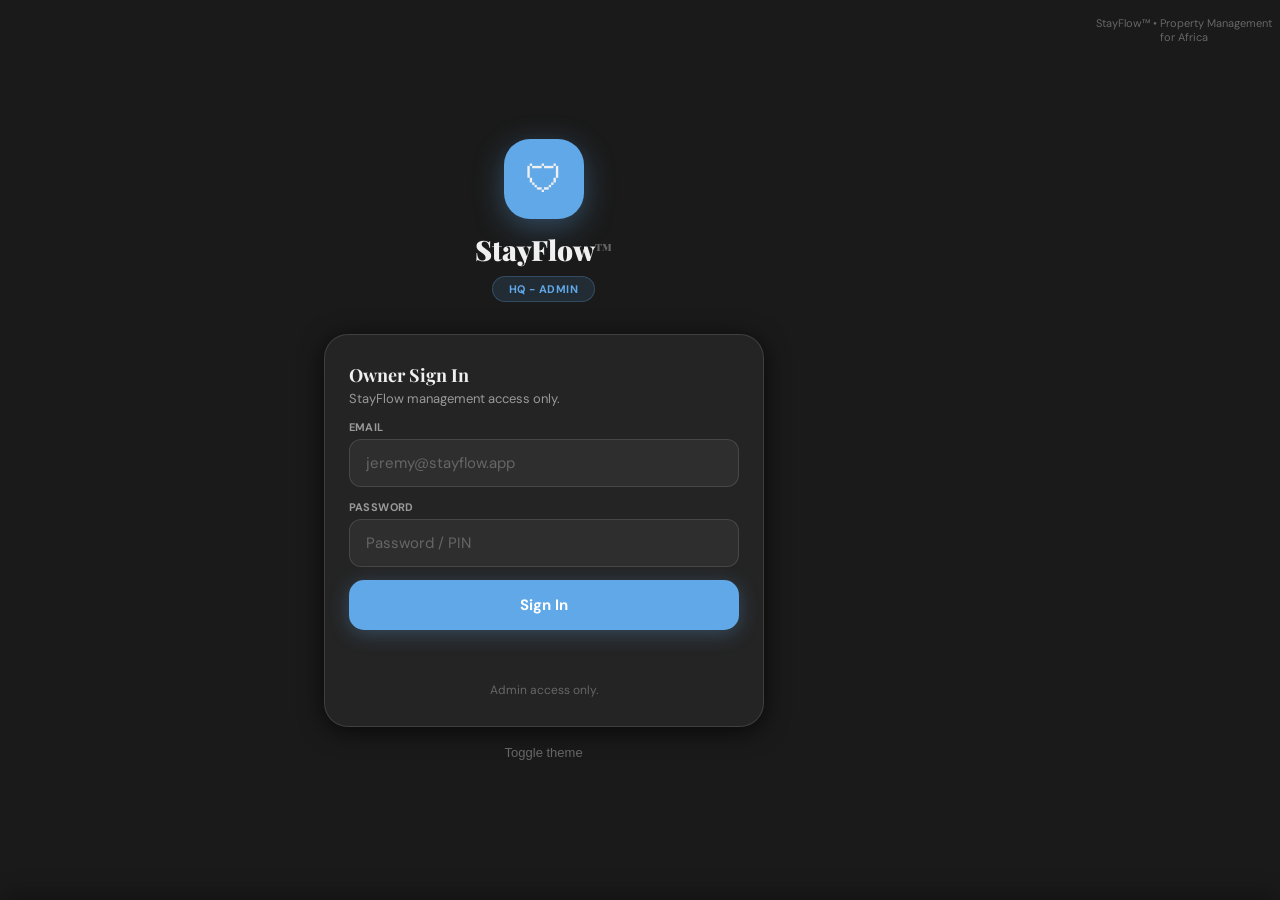
==== commit 8121c9a5: "Add files via upload" ====
--- a/stayflow-admin.html
+++ b/stayflow-admin.html
@@ -6,10 +6,6 @@
 <title>StayFlow HQ</title>
 <link rel="icon" type="image/svg+xml" href="icon-admin.svg">
 <link rel="apple-touch-icon" href="icon-admin.svg">
-<meta name="mobile-web-app-capable" content="yes">
-<meta name="apple-mobile-web-app-capable" content="yes">
-<meta name="apple-mobile-web-app-title" content="StayFlow HQ">
-<meta name="theme-color" content="#60a8e8">
 <link href="https://fonts.googleapis.com/css2?family=Playfair+Display:wght@700;900&family=DM+Sans:opsz,wght@9..40,400;9..40,500;9..40,600;9..40,700&display=swap" rel="stylesheet">
 <style>
 :root{--t:.28s cubic-bezier(.4,0,.2,1)}
@@ -273,7 +269,196 @@
 }
 
 @keyframes su{from{transform:translateY(100%)}to{transform:translateY(0)}}
+
+#s-pin{justify-content:center;align-items:center;padding:40px 24px;background:var(--bg);}
+.pin-display{display:flex;gap:14px;justify-content:center;margin:28px 0 32px;}
+.pin-dot{width:16px;height:16px;border-radius:50%;background:var(--bd3);transition:background .15s;}
+.pin-dot.filled{background:var(--ac);}
+.pin-pad{display:grid;grid-template-columns:repeat(3,1fr);gap:12px;max-width:280px;margin:0 auto;}
+.pin-key{height:64px;border-radius:16px;background:var(--sf);border:1px solid var(--bd2);
+  font-family:'Playfair Display',serif;font-size:22px;font-weight:700;color:var(--tx);
+  cursor:pointer;display:flex;align-items:center;justify-content:center;transition:all .12s;box-shadow:var(--sh);}
+.pin-key:active{transform:scale(.93);background:var(--ac);color:#fff;border-color:var(--ac);}
+.pin-key.del{font-family:'DM Sans',sans-serif;font-size:16px;font-weight:600;color:var(--tx2);}
+.pin-key.empty{background:transparent;border:none;box-shadow:none;cursor:default;}
+.pin-error{font-size:13px;color:var(--rd);text-align:center;margin-top:8px;min-height:18px;}
 </style>
+
+  <!-- ── PWA INSTALL ─────────────────────────────────────────── -->
+  <link rel="manifest" id="pwa-manifest" href="[data-uri]">
+  <meta name="theme-color" content="#60a8e8">
+  <meta name="mobile-web-app-capable" content="yes">
+  <meta name="apple-mobile-web-app-capable" content="yes">
+  <meta name="apple-mobile-web-app-status-bar-style" content="black-translucent">
+  <meta name="apple-mobile-web-app-title" content="StayFlow HQ">
+  <meta name="application-name" content="StayFlow HQ">
+
+  <!-- Install banner CSS -->
+  <style>
+  #pwa-banner{
+    position:fixed;bottom:0;left:0;right:0;z-index:9999;
+    background:#1a3558;
+    padding:14px 16px calc(14px + env(safe-area-inset-bottom));
+    display:flex;align-items:center;gap:13px;
+    box-shadow:0 -4px 24px rgba(0,0,0,.35);
+    transform:translateY(100%);
+    transition:transform .35s cubic-bezier(.34,1.2,.64,1);
+    border-radius:18px 18px 0 0;
+  }
+  #pwa-banner.show{transform:translateY(0);}
+  #pwa-banner-icon{
+    width:48px;height:48px;border-radius:12px;
+    background:rgba(255,255,255,.15);
+    display:flex;align-items:center;justify-content:center;
+    flex-shrink:0;
+  }
+  #pwa-banner-icon svg{width:28px;height:28px;}
+  #pwa-banner-text{flex:1;}
+  #pwa-banner-title{font-size:14px;font-weight:700;color:#fff;}
+  #pwa-banner-sub{font-size:12px;color:rgba(255,255,255,.7);margin-top:2px;}
+  #pwa-install-btn{
+    background:#fff;color:#1a3558;
+    border:none;border-radius:10px;
+    padding:9px 16px;font-size:13px;font-weight:700;
+    cursor:pointer;white-space:nowrap;flex-shrink:0;
+  }
+  #pwa-dismiss{
+    background:none;border:none;color:rgba(255,255,255,.5);
+    font-size:20px;cursor:pointer;padding:4px;flex-shrink:0;
+    line-height:1;
+  }
+  /* iOS install hint */
+  #ios-hint{
+    position:fixed;bottom:0;left:0;right:0;z-index:9999;
+    background:#1a3558;
+    padding:16px 18px calc(16px + env(safe-area-inset-bottom));
+    box-shadow:0 -4px 24px rgba(0,0,0,.35);
+    border-radius:18px 18px 0 0;
+    display:none;
+  }
+  #ios-hint.show{display:block;}
+  #ios-hint-text{font-size:13px;color:#fff;line-height:1.6;text-align:center;}
+  #ios-hint-close{
+    position:absolute;top:12px;right:16px;
+    background:none;border:none;color:rgba(255,255,255,.5);font-size:20px;cursor:pointer;
+  }
+  </style>
+
+  <!-- Install Banner HTML -->
+  <div id="pwa-banner">
+    <div id="pwa-banner-icon">
+      <svg viewBox="0 0 24 24" fill="none" stroke="white" stroke-width="2" stroke-linecap="round" stroke-linejoin="round">
+        <path d="M3 9l9-7 9 7v11a2 2 0 0 1-2 2H5a2 2 0 0 1-2-2z"/>
+        <polyline points="9,22 9,12 15,12 15,22"/>
+      </svg>
+    </div>
+    <div id="pwa-banner-text">
+      <div id="pwa-banner-title">StayFlow HQ</div>
+      <div id="pwa-banner-sub">Add to home screen &mdash; works offline</div>
+    </div>
+    <button id="pwa-install-btn">Install</button>
+    <button id="pwa-dismiss">&times;</button>
+  </div>
+
+  <!-- iOS hint (Safari doesn't support beforeinstallprompt) -->
+  <div id="ios-hint">
+    <button id="ios-hint-close">&times;</button>
+    <div id="ios-hint-text">
+      To install: tap <strong>Share</strong> &#x2197; then <strong>Add to Home Screen</strong>
+    </div>
+  </div>
+
+  <script>
+  // ── Service Worker (inline, registered as blob) ───────────────
+  (function(){
+    var SW_CODE = `
+self.addEventListener('install',function(e){self.skipWaiting();});
+self.addEventListener('activate',function(e){e.waitUntil(clients.claim());});
+self.addEventListener('fetch',function(e){
+  if(e.request.method!=='GET')return;
+  e.respondWith(
+    caches.open('sf-v1').then(function(cache){
+      return cache.match(e.request).then(function(cached){
+        var fresh=fetch(e.request).then(function(r){
+          if(r&&r.status===200&&e.request.url.startsWith('https'))cache.put(e.request,r.clone());
+          return r;
+        }).catch(function(){return cached;});
+        return cached||fresh;
+      });
+    })
+  );
+});
+`;
+    if('serviceWorker' in navigator){
+      try{
+        var blob=new Blob([SW_CODE],{type:'application/javascript'});
+        var swUrl=URL.createObjectURL(blob);
+        navigator.serviceWorker.register(swUrl,{scope:'./'
+        }).then(function(reg){
+          console.log('SW registered');
+        }).catch(function(e){
+          // Blob SW may be blocked on some hosts — fallback silent
+          console.log('SW fallback:',e.message);
+        });
+      }catch(e){console.log('SW error:',e);}
+    }
+  })();
+
+  // ── Install prompt ────────────────────────────────────────────
+  var _deferredPrompt = null;
+  var _banner = document.getElementById('pwa-banner');
+  var _iosHint = document.getElementById('ios-hint');
+
+  function isIOS(){
+    return /iphone|ipad|ipod/i.test(navigator.userAgent)&&!window.MSStream;
+  }
+  function isInStandaloneMode(){
+    return window.matchMedia('(display-mode: standalone)').matches||
+           window.navigator.standalone===true;
+  }
+  function wasInstallDismissed(){
+    return localStorage.getItem('pwa_dismissed_admin');
+  }
+
+  window.addEventListener('beforeinstallprompt',function(e){
+    e.preventDefault();
+    _deferredPrompt=e;
+    if(!isInStandaloneMode()&&!wasInstallDismissed()){
+      setTimeout(function(){_banner&&_banner.classList.add('show');},1200);
+    }
+  });
+
+  window.addEventListener('appinstalled',function(){
+    _banner&&_banner.classList.remove('show');
+    _deferredPrompt=null;
+  });
+
+  document.getElementById('pwa-install-btn').addEventListener('click',function(){
+    _banner&&_banner.classList.remove('show');
+    if(_deferredPrompt){
+      _deferredPrompt.prompt();
+      _deferredPrompt.userChoice.then(function(r){
+        if(r.outcome==='accepted')localStorage.setItem('pwa_dismissed_admin','1');
+        _deferredPrompt=null;
+      });
+    }
+  });
+
+  document.getElementById('pwa-dismiss').addEventListener('click',function(){
+    _banner&&_banner.classList.remove('show');
+    localStorage.setItem('pwa_dismissed_admin','1');
+  });
+
+  // iOS Safari — show manual hint
+  if(isIOS()&&!isInStandaloneMode()&&!wasInstallDismissed()){
+    setTimeout(function(){_iosHint&&_iosHint.classList.add('show');},1500);
+  }
+  document.getElementById('ios-hint-close').addEventListener('click',function(){
+    _iosHint&&_iosHint.classList.remove('show');
+    localStorage.setItem('pwa_dismissed_admin','1');
+  });
+  </script>
+  <!-- ── END PWA ─────────────────────────────────────────────── -->
 </head>
 <body>
 <div class="app">
@@ -288,9 +473,10 @@
   <div class="sp-card">
     <div><div style="font-family:'Playfair Display',serif;font-size:18px;font-weight:700">Owner Sign In</div><div style="font-size:13px;color:var(--tx2);margin-top:3px">StayFlow management access only.</div></div>
     <div class="fc"><div class="lbl">Email</div><input class="inp" type="email" placeholder="jeremy@stayflow.app" id="login-email"></div>
-    <div class="fc"><div class="lbl">Password</div><input class="inp" type="password" placeholder="........" id="login-pass"></div>
+    <div class="fc"><div class="lbl">Password</div><input class="inp" type="password" placeholder="Password / PIN" id="login-pass"></div>
     <button class="btn bp" onclick="doLogin()">Sign In</button>
-    <div class="note">Demo: tap Sign In to explore</div>
+    <div class="pin-error" id="login-error"></div>
+    <div class="note">Admin access only.</div>
   </div>
   <div style="text-align:center;margin-top:14px"><button onclick="toggleTheme()" style="background:none;border:none;color:var(--tx3);cursor:pointer;font-size:13px">Toggle theme</button></div>
 </div>
@@ -299,17 +485,17 @@
 <div id="s-dash" class="screen">
   <div class="tbar">
     <div class="tbL"><div class="lmark">&#128737;</div><div class="logo">StayFlow<sup style="font-size:8px;color:var(--tx3)">TM</sup></div><div style="background:var(--ac2);border:1px solid var(--ac3);border-radius:8px;padding:2px 8px;font-size:10px;font-weight:700;color:var(--ac)">HQ</div></div>
-    <div class="tbR"><div class="ib ic" onclick="goN('s-pending',null)" style="position:relative">&#128276;<span style="position:absolute;top:5px;right:5px;width:6px;height:6px;border-radius:50%;background:var(--rd);border:2px solid var(--sf)"></span></div><div class="ib ic" id="thbtn" onclick="toggleTheme()">&#9790;</div></div>
+    <div class="tbR"><div class="ib ic" onclick="goN('s-pending',null)" style="position:relative">&#128276;<span style="position:absolute;top:5px;right:5px;width:6px;height:6px;border-radius:50%;background:var(--rd);border:2px solid var(--sf)"></span></div><div class="ib ic" id="thbtn" onclick="toggleTheme()">&#9790;</div><div class="ib" onclick="doAdminLogout()" style="font-size:11px;font-weight:700;color:var(--rd)">OUT</div></div>
   </div>
   <div class="sb">
     <div style="display:flex;justify-content:space-between;align-items:flex-start">
       <div><div style="font-family:'Playfair Display',serif;font-size:20px;font-weight:900;letter-spacing:-.4px">Good morning,<br><span style="color:var(--ac)">Jeremy</span> &#9728;</div><div style="font-size:12px;color:var(--tx2);margin-top:3px" id="dash-date"></div></div>
-      <div style="background:var(--rd2);border:1px solid rgba(224,80,96,.25);border-radius:11px;padding:8px 11px;text-align:center;cursor:pointer" onclick="goN('s-pending',null)"><div style="font-family:'Playfair Display',serif;font-size:22px;font-weight:700;color:var(--rd)">3</div><div style="font-size:9px;color:var(--rd);font-weight:700;text-transform:uppercase;letter-spacing:.4px">Pending</div></div>
+      <div style="background:var(--rd2);border:1px solid rgba(224,80,96,.25);border-radius:11px;padding:8px 11px;text-align:center;cursor:pointer" onclick="goN('s-pending',null)"><div style="font-family:'Playfair Display',serif;font-size:22px;font-weight:700;color:var(--rd)" id="dash-pending">...</div><div style="font-size:9px;color:var(--rd);font-weight:700;text-transform:uppercase;letter-spacing:.4px">Pending</div></div>
     </div>
     <div class="rev-c"><div class="rl">STAYFLOW SUBSCRIPTION REVENUE</div><div class="rv">TSh 18,400,000</div><div class="rs">March 2026 - 34 active accounts</div><div class="rb">31% vs last month</div></div>
     <div class="g2">
-      <div class="sc" onclick="goN('s-clients',null)"><div class="sico">&#128101;</div><div class="sval" style="color:var(--tx)">34</div><div class="slb">Active Clients</div></div>
-      <div class="sc" onclick="goN('s-pending',null)"><div class="sico">&#9203;</div><div class="sval" style="color:var(--rd)">3</div><div class="slb">Awaiting Activation</div></div>
+      <div class="sc" onclick="goN('s-clients',null)"><div class="sico">&#128101;</div><div class="sval" id="dash-active" style="color:var(--tx)">...</div><div class="slb">Active Clients</div></div>
+      <div class="sc" onclick="goN('s-pending',null)"><div class="sico">&#9203;</div><div class="sval" id="dash-await" style="color:var(--rd)">...</div><div class="slb">Awaiting Activation</div></div>
       <div class="sc" onclick="goN('s-sales',null)"><div class="sico">&#128176;</div><div class="sval" style="font-size:15px;color:var(--am)">1.2M</div><div class="slb">Commissions Due</div></div>
       <div class="sc" onclick="goN('s-sales',null)"><div class="sico">&#128200;</div><div class="sval" style="color:var(--gn)">7</div><div class="slb">Sales This Week</div></div>
     </div>
@@ -358,19 +544,13 @@
 <div id="s-pending" class="screen">
   <div class="tbar"><div class="tbL"><div class="ib ic" onclick="goN('s-dash',null)">&#8592;</div><div style="font-family:'Playfair Display',serif;font-weight:700;font-size:16px">Pending Registrations</div></div><div class="tbR"><div class="ib ic" onclick="toggleTheme()">&#9790;</div></div></div>
   <div class="sb">
-    <div class="rbox"><strong style="color:var(--rd)">How it works:</strong> Owner submits registration - appears here - you review - approve - code fires via WhatsApp.</div>
+    <div class="rbox"><strong style="color:var(--rd)">How it works:</strong> Owner registers &rarr; appears here instantly &rarr; you review &rarr; Approve &rarr; code auto-sent to their WhatsApp.</div>
     <div class="pq-card">
-      <div class="pq-hdr"><div style="font-family:'Playfair Display',serif;font-size:14px;font-weight:700;color:var(--ac)">Awaiting Activation</div><div style="background:var(--ac);color:#fff;border-radius:20px;padding:2px 9px;font-size:11px;font-weight:700">3 pending</div></div>
-      <div style="padding:14px;border-bottom:1px solid var(--bd)">
-        <div style="display:flex;align-items:flex-start;gap:11px"><div class="av av-or">AD</div><div style="flex:1"><div style="font-size:14px;font-weight:700">Amara Diallo</div><div style="font-size:12px;color:var(--tx2);margin-top:2px;line-height:1.5">River Lodge - Morogoro, Tanzania<br>6 rooms - Guesthouse - +255 765 432 100<br>Currency: TZS</div><div style="font-size:11px;color:var(--ac);margin-top:3px">Ref: Baraka Juma</div><div style="display:flex;gap:7px;margin-top:10px"><div class="bsm" style="background:var(--gn2);color:var(--gn);border:1px solid var(--gn);cursor:pointer" onclick="openM('m-approve')">Approve and Send Code</div><div class="bsm" style="background:var(--rd2);color:var(--rd);border:1px solid var(--rd);cursor:pointer">Reject</div></div></div><div style="font-size:11px;color:var(--tx3);white-space:nowrap">Today<br>9:42 AM</div></div>
-      </div>
-      <div style="padding:14px;border-bottom:1px solid var(--bd)">
-        <div style="display:flex;align-items:flex-start;gap:11px"><div class="av av-s">KM</div><div style="flex:1"><div style="font-size:14px;font-weight:700">Kelvin Mutiso</div><div style="font-size:12px;color:var(--tx2);margin-top:2px;line-height:1.5">Savanna Inn - Nairobi, Kenya<br>12 rooms - Lodge - +254 722 345 678<br>Currency: KES</div><div style="font-size:11px;color:var(--ac);margin-top:3px">Ref: Salim Hassan</div><div style="display:flex;gap:7px;margin-top:10px"><div class="bsm" style="background:var(--gn2);color:var(--gn);border:1px solid var(--gn);cursor:pointer" onclick="openM('m-approve')">Approve and Send Code</div><div class="bsm" style="background:var(--rd2);color:var(--rd);border:1px solid var(--rd);cursor:pointer">Reject</div></div></div><div style="font-size:11px;color:var(--tx3);white-space:nowrap">Mar 17<br>6:30 PM</div></div>
-      </div>
-      <div style="padding:14px">
-        <div style="display:flex;align-items:flex-start;gap:11px"><div class="av av-p">RN</div><div style="flex:1"><div style="font-size:14px;font-weight:700">Rose Nakimuli</div><div style="font-size:12px;color:var(--tx2);margin-top:2px;line-height:1.5">Pearl Gardens - Kampala, Uganda<br>8 rooms - Airbnb - +256 701 234 567<br>Currency: UGX</div><div style="font-size:11px;color:var(--ac);margin-top:3px">Ref: Neema Ochieng</div><div style="display:flex;gap:7px;margin-top:10px"><div class="bsm" style="background:var(--gn2);color:var(--gn);border:1px solid var(--gn);cursor:pointer" onclick="openM('m-approve')">Approve and Send Code</div><div class="bsm" style="background:var(--rd2);color:var(--rd);border:1px solid var(--rd);cursor:pointer">Reject</div></div></div><div style="font-size:11px;color:var(--tx3);white-space:nowrap">Mar 17<br>2:15 PM</div></div>
-      </div>
-    </div>
+      <div class="pq-hdr"><div style="font-family:'Playfair Display',serif;font-size:14px;font-weight:700;color:var(--ac)">Awaiting Activation</div><div id="pending-badge" style="background:var(--ac);color:#fff;border-radius:20px;padding:2px 9px;font-size:11px;font-weight:700">...</div></div>
+      <div id="pending-list"><div style="padding:20px;text-align:center;color:var(--tx2);font-size:13px">Loading...</div></div>
+    </div>
+    <div class="sth" style="margin-top:8px">Pending Upgrades</div>
+    <div id="upgrade-list" style="margin-top:6px"><div style="padding:16px;text-align:center;color:var(--tx2);font-size:13px">Loading...</div></div>
   </div>
   <div class="bnav">
     <div class="ni" onclick="goN('s-dash',this)"><div class="ico">&#127968;</div><div class="nl">Home</div></div>
@@ -385,16 +565,8 @@
 <div id="s-clients" class="screen">
   <div class="tbar"><div class="tbL"><div class="ib ic" onclick="goN('s-dash',null)">&#8592;</div><div style="font-family:'Playfair Display',serif;font-weight:700;font-size:16px">Client Database</div></div><div class="tbR"><div class="ib ic" onclick="toggleTheme()">&#9790;</div></div></div>
   <div class="sb">
-    <div class="abox"><strong style="color:var(--ac)">Registration data only.</strong> You see what clients submitted. You cannot access their bookings or finances unless they grant access.</div>
-    <input class="inp" placeholder="Search clients...">
-    <div class="chips"><div class="chip on">All (34)</div><div class="chip">East Africa</div><div class="chip">West Africa</div><div class="chip">Southern Africa</div><div class="chip">International</div></div>
-    <div class="card">
-      <div class="crow" onclick="openM('m-client')"><div class="av av-p">AM</div><div style="flex:1"><div style="font-size:14px;font-weight:600">Amina Rashid</div><div style="font-size:12px;color:var(--tx2);margin-top:1px">Amina Lodge - Zanzibar, Tanzania</div><div style="font-size:11px;color:var(--tx3)">TZS - Tanzanian Shilling</div></div><div style="text-align:right"><div class="tier-b t1">Tier 1</div></div></div>
-      <div class="crow" onclick="openM('m-client')"><div class="av av-g">HO</div><div style="flex:1"><div style="font-size:14px;font-weight:600">Hassan Omar</div><div style="font-size:12px;color:var(--tx2);margin-top:1px">Sunset Guesthouse - Arusha, Tanzania</div><div style="font-size:11px;color:var(--tx3)">TZS - Tanzanian Shilling</div></div><div style="text-align:right"><div class="tier-b t2">Tier 2</div></div></div>
-      <div class="crow" onclick="openM('m-client')"><div class="av av-a">ZK</div><div style="flex:1"><div style="font-size:14px;font-weight:600">Zanele Kimani</div><div style="font-size:12px;color:var(--tx2);margin-top:1px">Ocean Breeze - Mombasa, Kenya</div><div style="font-size:11px;color:var(--tx3)">KES - Kenyan Shilling</div></div><div style="text-align:right"><div class="tier-b t3">Tier 3</div></div></div>
-      <div class="crow" onclick="openM('m-client')"><div class="av av-r">AK</div><div style="flex:1"><div style="font-size:14px;font-weight:600">Ama Kofi</div><div style="font-size:12px;color:var(--tx2);margin-top:1px">Accra Villa - Accra, Ghana</div><div style="font-size:11px;color:var(--tx3)">GHS - Ghanaian Cedi</div></div><div style="text-align:right"><div class="tier-b t1">Tier 1</div></div></div>
-      <div class="crow" onclick="openM('m-client')"><div class="av av-s">JM</div><div style="flex:1"><div style="font-size:14px;font-weight:600">James Mwangi</div><div style="font-size:12px;color:var(--tx2);margin-top:1px">Mwangi Guesthouse - Nairobi, Kenya</div><div style="font-size:11px;color:var(--tx3)">KES - Kenyan Shilling</div></div><div style="text-align:right"><div class="tier-b t2">Tier 2</div></div></div>
-    </div>
+    <div class="abox"><strong style="color:var(--ac)">Registration data only.</strong> You see what clients submitted when registering. You cannot access their bookings or finances unless they enable support access in their settings.</div>
+    <div id="clients-list"><div style="padding:20px;text-align:center;color:var(--tx2);font-size:13px">Loading...</div></div>
   </div>
   <div class="bnav">
     <div class="ni" onclick="goN('s-dash',this)"><div class="ico">&#127968;</div><div class="nl">Home</div></div>
@@ -440,7 +612,7 @@
     <div class="card" style="padding:14px">
       <div style="display:flex;align-items:center;gap:12px">
         <div style="width:46px;height:46px;border-radius:14px;background:var(--ac2);border:2px solid var(--ac);display:flex;align-items:center;justify-content:center;font-family:'Playfair Display',serif;font-size:18px;font-weight:700;color:var(--ac);flex-shrink:0">JM</div>
-        <div style="flex:1"><div style="font-size:15px;font-weight:700">Jeremy Makundi</div><div style="font-size:12px;color:var(--tx2);margin-top:2px">jeremy@stayflow.app</div></div>
+        <div style="flex:1"><div style="font-size:15px;font-weight:700">Jeremy Makundi</div><div style="font-size:12px;color:var(--tx2);margin-top:2px"><a href="/cdn-cgi/l/email-protection" class="__cf_email__" data-cfemail="82e8e7f0e7effbc2f1f6e3fbe4eeedf5ace3f2f2">[email&#160;protected]</a></div></div>
         <div style="background:var(--ac);color:#fff;border-radius:8px;padding:4px 10px;font-size:11px;font-weight:700;text-transform:uppercase">Owner</div>
       </div>
       <div style="margin-top:11px;padding-top:11px;border-top:1px solid var(--bd);font-size:12px;color:var(--tx2)">Super admin. Full access to all features. Cannot be restricted or removed.</div>
@@ -627,9 +799,188 @@
 <div id="m-admin-detail" class="mov" onclick="cmb(event,'m-admin-detail')"><div class="msh"><div class="mhd"></div><div id="admin-detail-content"></div></div></div>
 
 </div>
-<script>
-// STAYFLOW HQ - Admin App
+<script data-cfasync="false" src="/cdn-cgi/scripts/5c5dd728/cloudflare-static/email-decode.min.js"></script><script>
+// STAYFLOW HQ - Admin App - Supabase Connected
+var SUPABASE_URL = 'https://vbyncyvlqzwwszejxvox.supabase.co';
+var SUPABASE_KEY = 'eyJhbGciOiJIUzI1NiIsInR5cCI6IkpXVCJ9.eyJpc3MiOiJzdXBhYmFzZSIsInJlZiI6InZieW5jeXZscXp3d3N6ZWp4dm94Iiwicm9sZSI6ImFub24iLCJpYXQiOjE3NzQwMTU4NzQsImV4cCI6MjA4OTU5MTg3NH0.-KP2QOM9xDHYPiga7uMaqRqD_WP8VjhT66lY-z8oBUc';
 var SUPPORT_WA = '255776740221';
+var _pendingRegs=[]; var _activeClients=[]; var _upgradeRequests=[];
+
+var SB={
+  _h:function(){return{'Content-Type':'application/json','apikey':SUPABASE_KEY,'Authorization':'Bearer '+SUPABASE_KEY,'Prefer':'return=representation'};},
+  select:function(t,f){return fetch(SUPABASE_URL+'/rest/v1/'+t+'?'+(f||'order=created_at.desc'),{headers:SB._h()}).then(function(r){return r.json();}).catch(function(){return[];});},
+  insert:function(t,row){return fetch(SUPABASE_URL+'/rest/v1/'+t,{method:'POST',headers:Object.assign({},SB._h(),{'Prefer':'resolution=merge-duplicates,return=representation'}),body:JSON.stringify(row)}).then(function(r){return r.json();}).catch(function(){return null;});},
+  update:function(t,k,v,upd){return fetch(SUPABASE_URL+'/rest/v1/'+t+'?'+k+'=eq.'+encodeURIComponent(v),{method:'PATCH',headers:SB._h(),body:JSON.stringify(upd)}).then(function(r){return r.json();}).catch(function(){return null;});},
+  rpc:function(fn,p){return fetch(SUPABASE_URL+'/rest/v1/rpc/'+fn,{method:'POST',headers:SB._h(),body:JSON.stringify(p||{})}).then(function(r){return r.json();}).catch(function(){return null;});}
+};
+
+function esc(s){return String(s||'').replace(/&/g,'&amp;').replace(/</g,'&lt;').replace(/>/g,'&gt;');}
+function initials(n){return(n||'').split(' ').map(function(w){return w[0]||'';}).join('').slice(0,2).toUpperCase();}
+function fmtDate(iso){if(!iso)return'-';return new Date(iso).toLocaleDateString('en-GB',{day:'numeric',month:'short',year:'numeric'});}
+function timeAgo(iso){if(!iso)return'';var d=Date.now()-new Date(iso).getTime();if(d<60000)return'just now';if(d<3600000)return Math.floor(d/60000)+'m ago';if(d<86400000)return Math.floor(d/3600000)+'h ago';return Math.floor(d/86400000)+'d ago';}
+
+function loadDashStats(){
+  SB.rpc('admin_dashboard_stats').then(function(s){
+    if(!s)return;
+    var e;
+    e=document.getElementById('dash-active');  if(e)e.textContent=s.active_owners||0;
+    e=document.getElementById('dash-trial');   if(e)e.textContent=s.trial_owners||0;
+    e=document.getElementById('dash-pending'); if(e)e.textContent=s.pending_regs||0;
+    e=document.getElementById('dash-agents');  if(e)e.textContent=s.total_agents||0;
+    document.querySelectorAll('.pending-count').forEach(function(el){el.textContent=s.pending_regs||0;});
+  });
+}
+
+function loadPending(){
+  var list=document.getElementById('pending-list');
+  if(list)list.innerHTML='<div style="padding:20px;text-align:center;color:var(--tx2)">Loading...</div>';
+  SB.select('owners','status=eq.pending&order=created_at.desc').then(function(rows){
+    _pendingRegs=Array.isArray(rows)?rows:[];
+    var cnt=_pendingRegs.length;
+    var badge=document.getElementById('pending-badge');if(badge)badge.textContent=cnt+' pending';
+    document.querySelectorAll('.pending-count').forEach(function(el){el.textContent=cnt;});
+    renderPending();
+  });
+  SB.select('upgrade_requests','status=eq.pending&order=created_at.desc').then(function(rows){
+    _upgradeRequests=Array.isArray(rows)?rows:[];
+    renderUpgrades();
+  });
+}
+
+function renderPending(){
+  var list=document.getElementById('pending-list');if(!list)return;
+  if(!_pendingRegs.length){list.innerHTML='<div style="padding:24px;text-align:center;color:var(--tx2);font-size:13px">No pending registrations. New ones appear here instantly.</div>';return;}
+  list.innerHTML=_pendingRegs.map(function(r){
+    return '<div style="padding:14px;border-bottom:1px solid var(--bd)">'+
+      '<div style="display:flex;align-items:flex-start;gap:11px">'+
+      '<div style="width:40px;height:40px;border-radius:12px;background:var(--rd2);display:flex;align-items:center;justify-content:center;font-family:\'Playfair Display\',serif;font-size:14px;font-weight:700;color:var(--rd);flex-shrink:0">'+initials(r.name)+'</div>'+
+      '<div style="flex:1"><div style="font-size:14px;font-weight:700">'+esc(r.name)+'</div>'+
+      '<div style="font-size:12px;color:var(--tx2);margin-top:2px;line-height:1.5">'+esc(r.property_name||'')+' &mdash; '+esc(r.city||'')+', '+esc(r.country_name||'')+'<br>'+
+      (r.rooms_count||0)+' rooms &bull; '+esc(r.property_type||'')+'<br>'+esc(r.phone||'')+(r.currency?' &bull; '+r.currency:'')+'</div>'+
+      (r.referred_by?'<div style="font-size:11px;color:var(--ac);margin-top:2px">Ref: '+esc(r.referred_by)+'</div>':'')+
+      '<div style="display:flex;gap:7px;margin-top:10px">'+
+      '<div class="bsm" style="background:var(--gn2);color:var(--gn);border:1px solid var(--gn);cursor:pointer" onclick="approveReg(\''+r.id+'\',\''+esc(r.name)+'\',\''+esc(r.phone||'')+'\')">Approve + Send Code</div>'+
+      '<div class="bsm" style="background:var(--rd2);color:var(--rd);border:1px solid var(--rd);cursor:pointer" onclick="rejectReg(\''+r.id+'\')">Reject</div>'+
+      '</div></div><div style="font-size:11px;color:var(--tx3);white-space:nowrap">'+timeAgo(r.created_at)+'</div></div></div>';
+  }).join('');
+}
+
+function renderUpgrades(){
+  var list=document.getElementById('upgrade-list');if(!list)return;
+  if(!_upgradeRequests.length){list.innerHTML='<div style="padding:16px;text-align:center;color:var(--tx2);font-size:13px">No pending upgrades.</div>';return;}
+  var tierNames={2:'Tier 2 - Cloud',3:'Tier 3 - Multi-Property'};
+  var prices={2:'TSh 250,000/yr',3:'TSh 500,000/yr'};
+  list.innerHTML=_upgradeRequests.map(function(u){
+    return '<div class="card" style="padding:14px;margin-bottom:9px">'+
+      '<div style="font-size:14px;font-weight:700">'+esc(u.owner_name||'')+'</div>'+
+      '<div style="font-size:12px;color:var(--tx2);margin-top:2px">'+esc(u.property_name||'')+' &bull; '+esc(u.owner_phone||'')+'</div>'+
+      '<div style="font-size:12px;color:var(--ac);margin-top:4px;font-weight:700">'+(tierNames[u.requested_tier]||'Tier '+u.requested_tier)+' &bull; '+(prices[u.requested_tier]||'')+'</div>'+
+      '<div style="display:flex;gap:7px;margin-top:10px">'+
+      '<button class="btn bgn" style="flex:1;padding:9px;font-size:13px" onclick="approveUpgrade(\''+u.id+'\',\''+esc(u.owner_id||'')+'\','+u.requested_tier+',\''+esc(u.owner_name||'')+'\',\''+esc(u.owner_phone||'')+'\')">Approve Upgrade</button>'+
+      '<button class="btn bwa" style="padding:9px 13px;font-size:13px" onclick="waPaymentDetails(\''+esc(u.owner_phone||'')+'\',\''+esc(u.owner_name||'')+'\','+u.requested_tier+')">Payment WA</button>'+
+      '</div></div>';
+  }).join('');
+}
+
+function approveReg(id,name,phone){
+  SB.rpc('approve_registration',{p_owner_id:id}).then(function(code){
+    if(!code||typeof code!=='string'){alert('Error generating code. Check Supabase.');return;}
+    var msg='Hello '+name+'!\n\nYour StayFlow registration is approved.\n\nActivation code: '+code+'\n\nOpen StayFlow app → tap Activate Account → enter this code.\n\nExpires 48 hours.\n\nWelcome!\n_StayFlow_';
+    var p=(phone||'').replace(/[^0-9]/g,'');if(p.startsWith('0'))p='255'+p.slice(1);
+    window.open('https://wa.me/'+p+'?text='+encodeURIComponent(msg),'_blank');
+    _pendingRegs=_pendingRegs.filter(function(r){return r.id!==id;});
+    renderPending();
+    document.querySelectorAll('.pending-count').forEach(function(el){el.textContent=_pendingRegs.length;});
+    var badge=document.getElementById('pending-badge');if(badge)badge.textContent=_pendingRegs.length+' pending';
+  });
+}
+
+function rejectReg(id){
+  if(!confirm('Reject this registration?'))return;
+  SB.update('owners','id',id,{status:'rejected'}).then(function(){
+    _pendingRegs=_pendingRegs.filter(function(r){return r.id!==id;});
+    renderPending();
+  });
+}
+
+function approveUpgrade(reqId,ownerId,tier,name,phone){
+  tier=parseInt(tier);
+  SB.update('owners','id',ownerId,{tier:tier,status:'active'}).then(function(){
+    SB.update('upgrade_requests','id',reqId,{status:'approved',reviewed_at:new Date().toISOString()});
+    var tn=tier===2?'Tier 2 - Cloud':'Tier 3 - Multi-Property';
+    var msg='Hello '+name+'!\n\nYour StayFlow plan is now upgraded to '+tn+'.\n\nCloud sync is active. Log in from any device.\n\nThank you!\n_StayFlow_';
+    var p=(phone||'').replace(/[^0-9]/g,'');if(p.startsWith('0'))p='255'+p.slice(1);
+    window.open('https://wa.me/'+p+'?text='+encodeURIComponent(msg),'_blank');
+    _upgradeRequests=_upgradeRequests.filter(function(u){return u.id!==reqId;});
+    renderUpgrades();
+  });
+}
+
+function waPaymentDetails(phone,name,tier){
+  var prices={2:'TSh 250,000/year',3:'TSh 500,000/year'};
+  var msg='Hello '+name+'!\n\nThank you for your upgrade request.\n\nPlease send payment of '+(prices[tier]||'')+' to:\n\nM-Pesa: +255 776 740 221\nName: Jeremy Makundi\n\nOnce confirmed we activate your plan same day.\n\n_StayFlow_';
+  var p=(phone||'').replace(/[^0-9]/g,'');if(p.startsWith('0'))p='255'+p.slice(1);
+  window.open('https://wa.me/'+p+'?text='+encodeURIComponent(msg),'_blank');
+}
+
+function loadClients(){
+  var list=document.getElementById('clients-list');
+  if(list)list.innerHTML='<div style="padding:20px;text-align:center;color:var(--tx2)">Loading...</div>';
+  SB.select('owners','status=in.(active,trial)&order=created_at.desc').then(function(rows){
+    _activeClients=Array.isArray(rows)?rows:[];
+    renderClients();
+    var active=_activeClients.filter(function(c){return c.status==='active';}).length;
+    var el=document.getElementById('dash-active');if(el)el.textContent=active;
+  });
+}
+
+function renderClients(){
+  var list=document.getElementById('clients-list');if(!list)return;
+  if(!_activeClients.length){list.innerHTML='<div style="padding:24px;text-align:center;color:var(--tx2);font-size:13px">No active clients yet.</div>';return;}
+  list.innerHTML=_activeClients.map(function(c){
+    var tc=c.tier===3?'var(--am)':c.tier===2?'var(--gn)':'var(--tx3)';
+    var sc=c.status==='active'?'var(--gn)':'var(--am)';
+    return '<div class="card crow" onclick="openClientDetail(\''+c.id+'\')">'+
+      '<div style="width:40px;height:40px;border-radius:12px;background:var(--sf3);display:flex;align-items:center;justify-content:center;font-family:\'Playfair Display\',serif;font-size:14px;font-weight:700;color:var(--tx2);flex-shrink:0">'+initials(c.name)+'</div>'+
+      '<div style="flex:1"><div style="font-size:14px;font-weight:600">'+esc(c.name)+'</div>'+
+      '<div style="font-size:12px;color:var(--tx2)">'+esc(c.property_name||'')+' &bull; '+esc(c.city||'')+'</div>'+
+      '<div style="font-size:11px;margin-top:2px"><span style="color:'+tc+';font-weight:700">Tier '+(c.tier||1)+'</span> &bull; <span style="color:'+sc+'">'+c.status+'</span></div></div>'+
+      '<div style="font-size:11px;color:var(--tx3)">'+esc(c.phone||'')+'</div></div>';
+  }).join('');
+}
+
+function openClientDetail(id){
+  var c=_activeClients.find(function(x){return x.id===id;});if(!c)return;
+  var tn=['','Tier 1 - Basic','Tier 2 - Cloud','Tier 3 - Multi-Property'];
+  var phone=(c.phone||'').replace(/[^0-9]/g,'');
+  document.getElementById('client-detail-content').innerHTML=
+    '<div class="mtit" style="margin-bottom:12px">'+esc(c.name)+'</div>'+
+    '<div class="ibox">'+
+    '<div class="dr2"><div class="dl">Property</div><div class="dv">'+esc(c.property_name||'-')+'</div></div>'+
+    '<div class="dr2"><div class="dl">Phone</div><div class="dv">'+esc(c.phone||'-')+'</div></div>'+
+    '<div class="dr2"><div class="dl">City</div><div class="dv">'+esc(c.city||'-')+'</div></div>'+
+    '<div class="dr2"><div class="dl">Country</div><div class="dv">'+esc(c.country_name||'-')+'</div></div>'+
+    '<div class="dr2"><div class="dl">Plan</div><div class="dv">'+(tn[c.tier||1]||'Tier 1')+'</div></div>'+
+    '<div class="dr2"><div class="dl">Status</div><div class="dv" style="color:'+(c.status==='active'?'var(--gn)':'var(--am)')+'">'+c.status+'</div></div>'+
+    '<div class="dr2"><div class="dl">Registered</div><div class="dv">'+fmtDate(c.created_at)+'</div></div></div>'+
+    '<div class="ambox" style="margin-top:2px"><strong style="color:var(--am)">&#9888; Before resetting PIN</strong><br>Confirm the WhatsApp request came from <strong>'+esc(c.phone||'-')+'</strong> &mdash; the number they registered with. If it matches, safe to reset. If not, call them back first.</div>'+
+    '<button class="btn bp" style="background:var(--am);box-shadow:none" onclick="resetOwnerPin(\''+id+'\',\''+esc(c.name)+'\',\''+phone+'\')">Reset PIN &rarr; WhatsApp</button>'+
+    '<button class="btn bwa" onclick="window.open(\'https://wa.me/'+phone+'\')" >WhatsApp</button>'+
+    '<button class="btn bg2" onclick="closeM(\'m-client-detail\')">Close</button>';
+  openM('m-client-detail');
+}
+
+function resetOwnerPin(ownerId, ownerName, phone) {
+  if(!confirm('Reset PIN for '+ownerName+'? They will need to set a new PIN next time they open the app.')) return;
+  // Write a reset flag to Supabase owners table
+  SB.update('owners','id',ownerId,{pin_reset:true}).then(function(){
+    // Send WhatsApp to owner
+    var msg='Hello '+ownerName+'!\n\nYour StayFlow PIN has been reset by StayFlow support.\n\nNext time you open the app, you will be asked to create a new PIN.\n\nIf you did not request this, contact us immediately.\n\n_StayFlow_';
+    window.open('https://wa.me/'+phone+'?text='+encodeURIComponent(msg),'_blank');
+    closeM('m-client-detail');
+    alert('PIN reset. WhatsApp notification sent to '+ownerName+'.');
+  });
+}
 var _H = [];
 var _admins = [];
 var _editAdminId = null;
@@ -643,7 +994,9 @@
   document.querySelectorAll('.screen').forEach(function(s){s.classList.remove('active');});
   var el = document.getElementById(id);
   if (el) { el.classList.add('active'); _H.push(id); }
-  if (id === 's-dash') { var d=document.getElementById('dash-date'); if(d) d.textContent=new Date().toLocaleDateString('en-GB',{weekday:'long',day:'numeric',month:'long',year:'numeric'}); }
+  if(id==='s-dash'){var d=document.getElementById('dash-date');if(d)d.textContent=new Date().toLocaleDateString('en-GB',{weekday:'long',day:'numeric',month:'long',year:'numeric'});loadDashStats();}
+  if(id==='s-pending')loadPending();
+  if(id==='s-clients')loadClients();
   if (id === 's-currency') { setTimeout(fxLoad, 200); }
 }
 function goN(id, el) {
@@ -655,7 +1008,92 @@
 function closeM(id) { var el=document.getElementById(id); if(el) el.classList.remove('open'); }
 function cmb(e,id) { if(e.target===e.currentTarget) closeM(id); }
 
-function doLogin() { go('s-dash'); }
+function sha256(str) {
+  // Simple SHA-256 using SubtleCrypto
+  var buf = new TextEncoder().encode(str);
+  return crypto.subtle.digest('SHA-256', buf).then(function(h) {
+    return Array.from(new Uint8Array(h)).map(function(b){return b.toString(16).padStart(2,'0');}).join('');
+  });
+}
+
+var ADMIN_PW_HASH = 'f258849b08ca24e88daafc5d7a97c5ccfc683cef5a5873adb96000e954a3b8de';
+var SUPER_EMAIL = 'jeremy@stayflow.app';
+
+function doLogin() {
+  var email = (document.getElementById('login-email').value||'').trim().toLowerCase();
+  var pass  = (document.getElementById('login-pass').value||'').trim();
+  var err   = document.getElementById('login-error');
+  if(!email||!pass){ if(err)err.textContent='Please enter email and password.'; return; }
+
+  // Super admin check
+  if(email === SUPER_EMAIL) {
+    sha256(pass).then(function(h) {
+      if(h === ADMIN_PW_HASH) {
+        localStorage.setItem('sf_admin_session', JSON.stringify({email:email,role:'super',time:Date.now()}));
+        if(err)err.textContent='';
+        go('s-dash');
+        loadDashStats(); loadPending(); loadClients();
+      } else {
+        if(err)err.textContent='Incorrect password.';
+        document.getElementById('login-pass').value='';
+      }
+    });
+    return;
+  }
+
+  // Other admins — check by phone (email field) + PIN
+  // Load from Supabase admins table
+  SB.select('admins','email=eq.'+encodeURIComponent(email)+'&status=eq.active').then(function(rows){
+    if(!rows||!rows.length){
+      if(err)err.textContent='Account not found.';
+      return;
+    }
+    var admin=rows[0];
+    // For other admins, password field is their PIN stored in local after first login
+    var storedPin=localStorage.getItem('sf_admin_pin_'+admin.id);
+    if(!storedPin){
+      // First login — set their PIN via prompt or just accept
+      if(pass.length===4&&/^\d+$/.test(pass)){
+        localStorage.setItem('sf_admin_pin_'+admin.id, pass);
+        localStorage.setItem('sf_admin_session',JSON.stringify({email:email,role:'admin',id:admin.id,time:Date.now()}));
+        if(err)err.textContent='';
+        go('s-dash');
+      } else {
+        if(err)err.textContent='First login: enter a 4-digit PIN to set.';
+      }
+    } else {
+      if(pass===storedPin){
+        localStorage.setItem('sf_admin_session',JSON.stringify({email:email,role:'admin',id:admin.id,time:Date.now()}));
+        if(err)err.textContent='';
+        go('s-dash');
+        loadDashStats(); loadPending(); loadClients();
+      } else {
+        if(err)err.textContent='Incorrect PIN.';
+        document.getElementById('login-pass').value='';
+      }
+    }
+  });
+}
+
+
+function resetAgentPin(agentCode, agentName, phone) {
+  if(!confirm('Reset PIN for '+agentName+'?')) return;
+  // Clear their PIN key — next login forces new PIN set
+  // We signal this via Supabase agents table
+  SB.select('agents','agent_code=eq.'+encodeURIComponent(agentCode)).then(function(rows){
+    if(!rows||!rows.length){alert('Agent not found.');return;}
+    var agent=rows[0];
+    SB.update('agents','id',agent.id,{pin_reset:true}).then(function(){
+      var msg='Hello '+agentName+'!\n\nYour StayFlow Sales app PIN has been reset.\n\nNext time you open the app, enter your agent code and you will be asked to set a new PIN.\n\n_StayFlow_';
+      window.open('https://wa.me/'+phone+'?text='+encodeURIComponent(msg),'_blank');
+      alert('PIN reset. WhatsApp sent to '+agentName+'.');
+    });
+  });
+}
+function doAdminLogout() {
+  localStorage.removeItem('sf_admin_session');
+  go('s-login');
+}
 
 function toggleTheme() {
   var r = document.documentElement;
@@ -721,8 +1159,14 @@
   if (!email && !phone) { alert('Please enter email or phone.'); return; }
   var rights = {};
   ALL_RIGHTS.forEach(function(id){ var el=document.getElementById(id); rights[id]=el?el.classList.contains('on'):false; });
-  var admin = { id:'adm_'+Date.now(), name:name, email:email, phone:phone, rights:rights, status:'active', added_at:new Date().toISOString() };
-  _admins.push(admin);
+  var admin = {id:'adm_'+Date.now(),name:name,email:email,phone:phone,
+    right_pending:rights['r-pending']||false,right_codes:rights['r-codes']||false,
+    right_clients:rights['r-clients']||false,right_sales:rights['r-sales']||false,
+    right_commissions:rights['r-commissions']||false,right_reports:rights['r-reports']||false,
+    right_broadcast:rights['r-broadcast']||false,
+    is_super_admin:false,status:'active',added_by:'super_admin_jm',added_at:new Date().toISOString()};
+  SB.insert('admins',admin);
+  _admins.push(Object.assign({},admin,{rights:rights}));
   renderTeam();
   var active = ALL_RIGHTS.filter(function(k){return rights[k];}).map(function(k){return RIGHT_LABELS[k];});
   var msg = 'Hello '+name+'\n\nYou have been added as a StayFlow HQ Admin.\n\nAccess: '+(active.length?active.join(', '):'None assigned')+'\n\nContact Jeremy for your login credentials.\n\nStayFlow';
@@ -836,9 +1280,25 @@
 
 // INIT
 document.addEventListener('DOMContentLoaded',function(){
-  var d=document.getElementById('dash-date');
-  if(d) d.textContent=new Date().toLocaleDateString('en-GB',{weekday:'long',day:'numeric',month:'long',year:'numeric'});
+  var session=localStorage.getItem('sf_admin_session');
+  if(session){
+    try{
+      var s=JSON.parse(session);
+      // Session valid for 12 hours
+      if(Date.now()-s.time < 12*60*60*1000){
+        go('s-dash');
+        loadDashStats(); loadPending(); loadClients();
+        var d=document.getElementById('dash-date');
+        if(d) d.textContent=new Date().toLocaleDateString('en-GB',{weekday:'long',day:'numeric',month:'long',year:'numeric'});
+        return;
+      }
+    }catch(e){}
+    localStorage.removeItem('sf_admin_session');
+  }
+  go('s-login');
 });
 </script>
+<div id="m-client-detail" class="mov" onclick="cmb(event,'m-client-detail')"><div class="msh"><div class="mhd"></div><div id="client-detail-content"></div></div></div>
+<div class="note" style="padding:16px 0 8px;text-align:center;font-size:11px;color:var(--tx3)">StayFlow&trade; &bull; Property Management for Africa</div>
 </body>
-</html>
+</html>
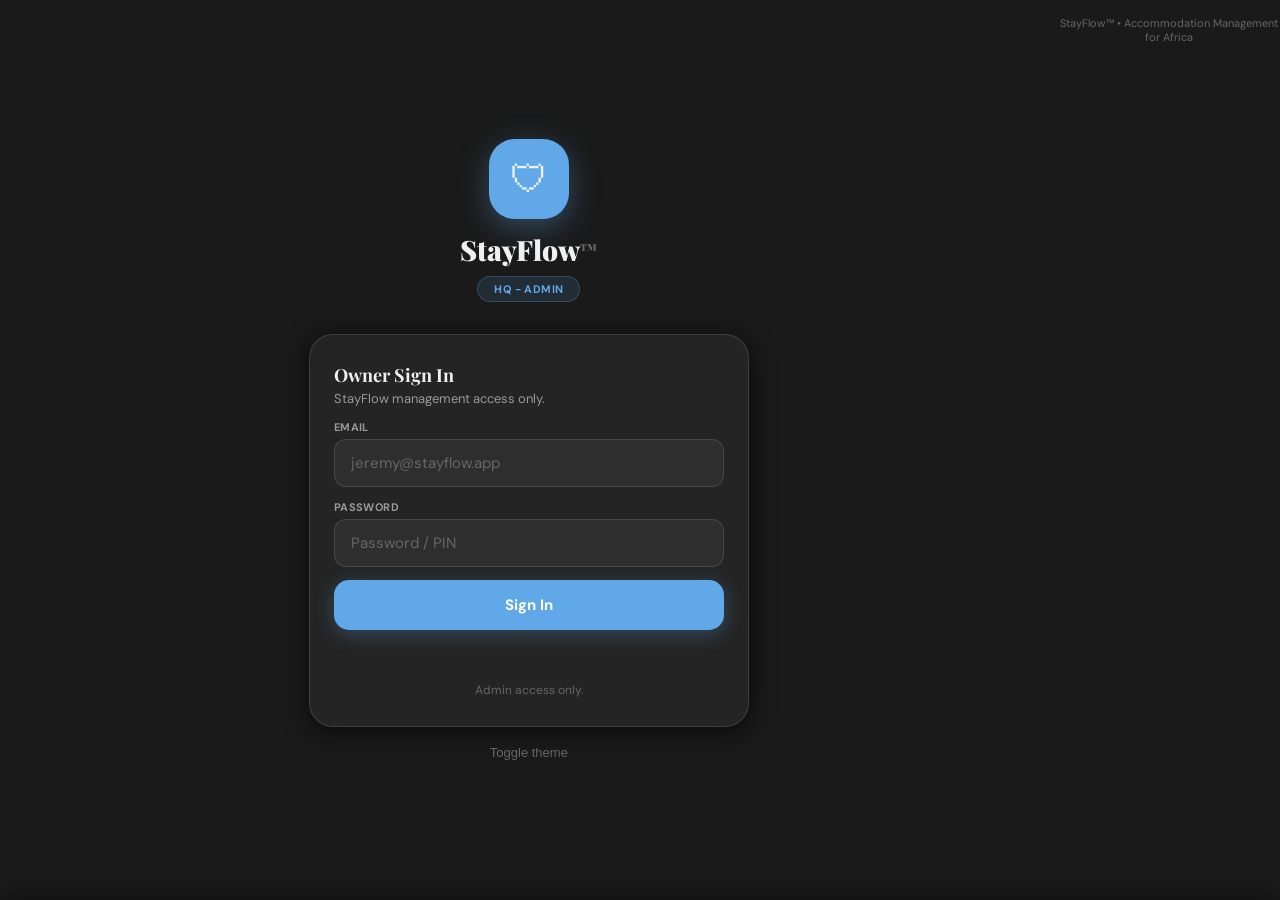
==== commit a78a27f5: "Add files via upload" ====
--- a/stayflow-admin.html
+++ b/stayflow-admin.html
@@ -284,181 +284,93 @@
 .pin-error{font-size:13px;color:var(--rd);text-align:center;margin-top:8px;min-height:18px;}
 </style>
 
-  <!-- ── PWA INSTALL ─────────────────────────────────────────── -->
-  <link rel="manifest" id="pwa-manifest" href="[data-uri]">
-  <meta name="theme-color" content="#60a8e8">
+  <!-- PWA -->
+  <link rel="manifest" href="[data-uri]">
   <meta name="mobile-web-app-capable" content="yes">
   <meta name="apple-mobile-web-app-capable" content="yes">
   <meta name="apple-mobile-web-app-status-bar-style" content="black-translucent">
-  <meta name="apple-mobile-web-app-title" content="StayFlow HQ">
-  <meta name="application-name" content="StayFlow HQ">
-
-  <!-- Install banner CSS -->
+  <meta name="apple-mobile-web-app-title" content="SF HQ">
+  <meta name="application-name" content="SF HQ">
+  <meta name="theme-color" content="#60a8e8">
   <style>
-  #pwa-banner{
-    position:fixed;bottom:0;left:0;right:0;z-index:9999;
-    background:#1a3558;
+  #pwa-banner{position:fixed;bottom:0;left:0;right:0;z-index:9999;background:#1a3558;
     padding:14px 16px calc(14px + env(safe-area-inset-bottom));
     display:flex;align-items:center;gap:13px;
-    box-shadow:0 -4px 24px rgba(0,0,0,.35);
-    transform:translateY(100%);
-    transition:transform .35s cubic-bezier(.34,1.2,.64,1);
-    border-radius:18px 18px 0 0;
-  }
-  #pwa-banner.show{transform:translateY(0);}
-  #pwa-banner-icon{
-    width:48px;height:48px;border-radius:12px;
-    background:rgba(255,255,255,.15);
-    display:flex;align-items:center;justify-content:center;
-    flex-shrink:0;
-  }
-  #pwa-banner-icon svg{width:28px;height:28px;}
-  #pwa-banner-text{flex:1;}
+    box-shadow:0 -4px 24px rgba(0,0,0,.4);border-radius:18px 18px 0 0;
+    transform:translateY(100%);transition:transform .35s cubic-bezier(.34,1.2,.64,1);}
+  #pwa-banner-icon{width:44px;height:44px;border-radius:12px;background:rgba(255,255,255,.15);
+    display:flex;align-items:center;justify-content:center;flex-shrink:0;font-family:'Playfair Display',serif;font-size:18px;font-weight:700;color:#fff;}
   #pwa-banner-title{font-size:14px;font-weight:700;color:#fff;}
   #pwa-banner-sub{font-size:12px;color:rgba(255,255,255,.7);margin-top:2px;}
-  #pwa-install-btn{
-    background:#fff;color:#1a3558;
-    border:none;border-radius:10px;
-    padding:9px 16px;font-size:13px;font-weight:700;
-    cursor:pointer;white-space:nowrap;flex-shrink:0;
-  }
-  #pwa-dismiss{
-    background:none;border:none;color:rgba(255,255,255,.5);
-    font-size:20px;cursor:pointer;padding:4px;flex-shrink:0;
-    line-height:1;
-  }
-  /* iOS install hint */
-  #ios-hint{
-    position:fixed;bottom:0;left:0;right:0;z-index:9999;
-    background:#1a3558;
-    padding:16px 18px calc(16px + env(safe-area-inset-bottom));
-    box-shadow:0 -4px 24px rgba(0,0,0,.35);
-    border-radius:18px 18px 0 0;
-    display:none;
-  }
-  #ios-hint.show{display:block;}
-  #ios-hint-text{font-size:13px;color:#fff;line-height:1.6;text-align:center;}
-  #ios-hint-close{
-    position:absolute;top:12px;right:16px;
-    background:none;border:none;color:rgba(255,255,255,.5);font-size:20px;cursor:pointer;
-  }
+  #pwa-install-btn{background:#fff;color:#1a3558;border:none;border-radius:10px;
+    padding:9px 16px;font-size:13px;font-weight:700;cursor:pointer;white-space:nowrap;flex-shrink:0;}
+  #pwa-dismiss-btn{background:none;border:none;color:rgba(255,255,255,.5);font-size:22px;cursor:pointer;padding:4px;flex-shrink:0;}
   </style>
-
-  <!-- Install Banner HTML -->
   <div id="pwa-banner">
-    <div id="pwa-banner-icon">
-      <svg viewBox="0 0 24 24" fill="none" stroke="white" stroke-width="2" stroke-linecap="round" stroke-linejoin="round">
-        <path d="M3 9l9-7 9 7v11a2 2 0 0 1-2 2H5a2 2 0 0 1-2-2z"/>
-        <polyline points="9,22 9,12 15,12 15,22"/>
-      </svg>
-    </div>
-    <div id="pwa-banner-text">
-      <div id="pwa-banner-title">StayFlow HQ</div>
-      <div id="pwa-banner-sub">Add to home screen &mdash; works offline</div>
-    </div>
+    <div id="pwa-banner-icon">HQ</div>
+    <div style="flex:1"><div id="pwa-banner-title">StayFlow HQ</div><div id="pwa-banner-sub">Install app &mdash; works offline</div></div>
     <button id="pwa-install-btn">Install</button>
-    <button id="pwa-dismiss">&times;</button>
-  </div>
-
-  <!-- iOS hint (Safari doesn't support beforeinstallprompt) -->
-  <div id="ios-hint">
-    <button id="ios-hint-close">&times;</button>
-    <div id="ios-hint-text">
-      To install: tap <strong>Share</strong> &#x2197; then <strong>Add to Home Screen</strong>
-    </div>
-  </div>
-
+    <button id="pwa-dismiss-btn">&times;</button>
+  </div>
   <script>
-  // ── Service Worker (inline, registered as blob) ───────────────
+  // ── PWA INSTALL ────────────────────────────────────────────
   (function(){
-    var SW_CODE = `
-self.addEventListener('install',function(e){self.skipWaiting();});
-self.addEventListener('activate',function(e){e.waitUntil(clients.claim());});
-self.addEventListener('fetch',function(e){
+    // Register service worker via blob (works on GitHub Pages)
+    if('serviceWorker' in navigator){
+      var sw=`
+self.addEventListener('install',e=>self.skipWaiting());
+self.addEventListener('activate',e=>e.waitUntil(clients.claim()));
+self.addEventListener('fetch',e=>{
   if(e.request.method!=='GET')return;
-  e.respondWith(
-    caches.open('sf-v1').then(function(cache){
-      return cache.match(e.request).then(function(cached){
-        var fresh=fetch(e.request).then(function(r){
-          if(r&&r.status===200&&e.request.url.startsWith('https'))cache.put(e.request,r.clone());
-          return r;
-        }).catch(function(){return cached;});
-        return cached||fresh;
+  e.respondWith(caches.open('sf-v2').then(c=>c.match(e.request).then(r=>r||fetch(e.request).then(nr=>{
+    if(nr.status===200)c.put(e.request,nr.clone());return nr;
+  }))));
+});`;
+      try{
+        var blob=new Blob([sw],{type:'application/javascript'});
+        navigator.serviceWorker.register(URL.createObjectURL(blob),{scope:'./'});
+      }catch(e){}
+    }
+
+    // Install banner
+    var deferredPrompt=null;
+    var banner=document.getElementById('pwa-banner');
+    var dismissed=localStorage.getItem('pwa_dismissed_admin');
+
+    if(!dismissed && !window.matchMedia('(display-mode: standalone)').matches){
+      // iOS hint
+      if(/iphone|ipad|ipod/i.test(navigator.userAgent)){
+        setTimeout(function(){
+          var b=document.createElement('div');
+          b.style.cssText='position:fixed;bottom:0;left:0;right:0;background:#1a3558;color:#fff;padding:16px;text-align:center;font-size:13px;line-height:1.6;z-index:9999;border-radius:18px 18px 0 0;box-shadow:0 -4px 20px rgba(0,0,0,.3)';
+          b.innerHTML='To install: tap <strong>Share &#x2197;</strong> then <strong>Add to Home Screen</strong><br><span onclick="this.parentNode.remove();localStorage.setItem(\'pwa_dismissed_admin\',1)" style="font-size:12px;opacity:.7;cursor:pointer;display:block;margin-top:8px">Dismiss</span>';
+          document.body.appendChild(b);
+        },1500);
+      }
+    }
+
+    window.addEventListener('beforeinstallprompt',function(e){
+      e.preventDefault();
+      deferredPrompt=e;
+      if(!dismissed&&!window.matchMedia('(display-mode: standalone)').matches){
+        setTimeout(function(){if(banner)banner.style.transform='translateY(0)'},1200);
+      }
+    });
+
+    if(banner){
+      banner.querySelector('#pwa-install-btn').addEventListener('click',function(){
+        banner.style.transform='translateY(100%)';
+        if(deferredPrompt){deferredPrompt.prompt();deferredPrompt.userChoice.then(function(){deferredPrompt=null;});}
+        localStorage.setItem('pwa_dismissed_admin',1);
       });
-    })
-  );
-});
-`;
-    if('serviceWorker' in navigator){
-      try{
-        var blob=new Blob([SW_CODE],{type:'application/javascript'});
-        var swUrl=URL.createObjectURL(blob);
-        navigator.serviceWorker.register(swUrl,{scope:'./'
-        }).then(function(reg){
-          console.log('SW registered');
-        }).catch(function(e){
-          // Blob SW may be blocked on some hosts — fallback silent
-          console.log('SW fallback:',e.message);
-        });
-      }catch(e){console.log('SW error:',e);}
+      banner.querySelector('#pwa-dismiss-btn').addEventListener('click',function(){
+        banner.style.transform='translateY(100%)';
+        localStorage.setItem('pwa_dismissed_admin',1);
+      });
     }
   })();
-
-  // ── Install prompt ────────────────────────────────────────────
-  var _deferredPrompt = null;
-  var _banner = document.getElementById('pwa-banner');
-  var _iosHint = document.getElementById('ios-hint');
-
-  function isIOS(){
-    return /iphone|ipad|ipod/i.test(navigator.userAgent)&&!window.MSStream;
-  }
-  function isInStandaloneMode(){
-    return window.matchMedia('(display-mode: standalone)').matches||
-           window.navigator.standalone===true;
-  }
-  function wasInstallDismissed(){
-    return localStorage.getItem('pwa_dismissed_admin');
-  }
-
-  window.addEventListener('beforeinstallprompt',function(e){
-    e.preventDefault();
-    _deferredPrompt=e;
-    if(!isInStandaloneMode()&&!wasInstallDismissed()){
-      setTimeout(function(){_banner&&_banner.classList.add('show');},1200);
-    }
-  });
-
-  window.addEventListener('appinstalled',function(){
-    _banner&&_banner.classList.remove('show');
-    _deferredPrompt=null;
-  });
-
-  document.getElementById('pwa-install-btn').addEventListener('click',function(){
-    _banner&&_banner.classList.remove('show');
-    if(_deferredPrompt){
-      _deferredPrompt.prompt();
-      _deferredPrompt.userChoice.then(function(r){
-        if(r.outcome==='accepted')localStorage.setItem('pwa_dismissed_admin','1');
-        _deferredPrompt=null;
-      });
-    }
-  });
-
-  document.getElementById('pwa-dismiss').addEventListener('click',function(){
-    _banner&&_banner.classList.remove('show');
-    localStorage.setItem('pwa_dismissed_admin','1');
-  });
-
-  // iOS Safari — show manual hint
-  if(isIOS()&&!isInStandaloneMode()&&!wasInstallDismissed()){
-    setTimeout(function(){_iosHint&&_iosHint.classList.add('show');},1500);
-  }
-  document.getElementById('ios-hint-close').addEventListener('click',function(){
-    _iosHint&&_iosHint.classList.remove('show');
-    localStorage.setItem('pwa_dismissed_admin','1');
-  });
-  </script>
-  <!-- ── END PWA ─────────────────────────────────────────────── -->
+</script>
+  <!-- /PWA -->
 </head>
 <body>
 <div class="app">
@@ -496,33 +408,13 @@
     <div class="g2">
       <div class="sc" onclick="goN('s-clients',null)"><div class="sico">&#128101;</div><div class="sval" id="dash-active" style="color:var(--tx)">...</div><div class="slb">Active Clients</div></div>
       <div class="sc" onclick="goN('s-pending',null)"><div class="sico">&#9203;</div><div class="sval" id="dash-await" style="color:var(--rd)">...</div><div class="slb">Awaiting Activation</div></div>
-      <div class="sc" onclick="goN('s-sales',null)"><div class="sico">&#128176;</div><div class="sval" style="font-size:15px;color:var(--am)">1.2M</div><div class="slb">Commissions Due</div></div>
-      <div class="sc" onclick="goN('s-sales',null)"><div class="sico">&#128200;</div><div class="sval" style="color:var(--gn)">7</div><div class="slb">Sales This Week</div></div>
+      <div class="sc" onclick="goN('s-sales',null)"><div class="sico">&#128176;</div><div class="sval" id="dash-comm" style="font-size:15px;color:var(--am)">...</div><div class="slb">Commissions Due</div></div>
+      <div class="sc" onclick="goN('s-sales',null)"><div class="sico">&#128200;</div><div class="sval" id="dash-sales" style="color:var(--gn)">...</div><div class="slb">Sales This Week</div></div>
     </div>
     <div class="sth">Clients by Country</div>
-    <div class="card" style="padding:14px;display:flex;flex-direction:column;gap:9px">
-      <div style="display:flex;justify-content:space-between"><span style="font-size:14px">Tanzania</span><span style="font-family:'Playfair Display',serif;font-weight:700">18</span></div>
-      <div style="display:flex;justify-content:space-between"><span style="font-size:14px">Kenya</span><span style="font-family:'Playfair Display',serif;font-weight:700">7</span></div>
-      <div style="display:flex;justify-content:space-between"><span style="font-size:14px">Uganda</span><span style="font-family:'Playfair Display',serif;font-weight:700">5</span></div>
-      <div style="display:flex;justify-content:space-between"><span style="font-size:14px">Ghana</span><span style="font-family:'Playfair Display',serif;font-weight:700">4</span></div>
-    </div>
+    <div id="dash-by-country" class="ibox" style="padding:4px 0"><div style="padding:12px;color:var(--tx2);font-size:13px;text-align:center">Loading...</div></div>
     <div class="sth">Clients by Tier</div>
-    <div class="card" style="padding:14px;display:flex;flex-direction:column;gap:11px">
-      <div style="display:flex;justify-content:space-between;align-items:center"><div style="display:flex;align-items:center;gap:9px"><div style="width:8px;height:8px;border-radius:50%;background:var(--tx3)"></div><span style="font-size:14px">Tier 1 - Basic</span></div><div style="display:flex;gap:14px"><span style="font-family:'Playfair Display',serif;font-weight:700">18</span><span style="font-size:12px;color:var(--tx2)">TSh 1.8M</span></div></div>
-      <div style="display:flex;justify-content:space-between;align-items:center"><div style="display:flex;align-items:center;gap:9px"><div style="width:8px;height:8px;border-radius:50%;background:var(--gn)"></div><span style="font-size:14px">Tier 2 - Cloud</span></div><div style="display:flex;gap:14px"><span style="font-family:'Playfair Display',serif;font-weight:700">11</span><span style="font-size:12px;color:var(--tx2)">TSh 2.75M</span></div></div>
-      <div style="display:flex;justify-content:space-between;align-items:center"><div style="display:flex;align-items:center;gap:9px"><div style="width:8px;height:8px;border-radius:50%;background:var(--am)"></div><span style="font-size:14px">Tier 3 - Multi-Property</span></div><div style="display:flex;gap:14px"><span style="font-family:'Playfair Display',serif;font-weight:700">5</span><span style="font-size:12px;color:var(--tx2)">TSh 2.5M</span></div></div>
-    </div>
-    <div class="g2">
-      <div class="sc" onclick="goN('s-codes',null)" style="flex-direction:row;align-items:center;gap:10px;padding:13px"><div style="font-size:20px">&#128273;</div><div><div style="font-size:13px;font-weight:700">Codes</div><div style="font-size:11px;color:var(--tx2)">Generate</div></div></div>
-      <div class="sc" onclick="goN('s-reports',null)" style="flex-direction:row;align-items:center;gap:10px;padding:13px"><div style="font-size:20px">&#128202;</div><div><div style="font-size:13px;font-weight:700">Reports</div><div style="font-size:11px;color:var(--tx2)">Analytics</div></div></div>
-      <div class="sc" onclick="goN('s-team',null)" style="flex-direction:row;align-items:center;gap:10px;padding:13px"><div style="font-size:20px">&#128101;</div><div><div style="font-size:13px;font-weight:700">Team</div><div style="font-size:11px;color:var(--tx2)">Admins</div></div></div>
-      <div class="sc" onclick="goN('s-currency',null)" style="flex-direction:row;align-items:center;gap:10px;padding:13px"><div style="font-size:20px">&#128178;</div><div><div style="font-size:13px;font-weight:700">FX</div><div style="font-size:11px;color:var(--tx2)">Converter</div></div></div>
-    </div>
-    <div class="card" style="border-color:var(--gn)">
-      <div style="background:var(--gn2);padding:11px 14px;display:flex;align-items:center;justify-content:space-between"><div style="font-family:'Playfair Display',serif;font-size:14px;font-weight:700;color:var(--gn)">Client Access Granted</div><div style="background:var(--gn);color:#fff;border-radius:20px;padding:2px 9px;font-size:11px;font-weight:700">2</div></div>
-      <div class="crow" onclick="openM('m-access')"><div class="av av-g">HO</div><div style="flex:1"><div style="font-size:14px;font-weight:600">Hassan Omar</div><div style="font-size:12px;color:var(--tx2);margin-top:1px">Sunset Guesthouse - Arusha</div></div><div class="bsm" style="background:var(--gn2);color:var(--gn);border:none">View</div></div>
-      <div class="crow" onclick="openM('m-access')"><div class="av av-p">FD</div><div style="flex:1"><div style="font-size:14px;font-weight:600">Fatuma Diallo</div><div style="font-size:12px;color:var(--tx2);margin-top:1px">Karibu Inn - Dar es Salaam</div></div><div class="bsm" style="background:var(--gn2);color:var(--gn);border:none">View</div></div>
-    </div>
+    <div id="dash-by-tier" class="ibox" style="padding:4px 0"><div style="padding:12px;color:var(--tx2);font-size:13px;text-align:center">Loading...</div></div>
     <div class="sth">Today's Activity</div>
     <div class="feed">
       <div class="fi"><div class="fd dor"></div><div class="ft"><strong>New registration:</strong> Amara Diallo - River Lodge, Morogoro<div class="ftm">9:42 AM today</div></div></div>
@@ -581,7 +473,7 @@
 <div id="s-sales" class="screen">
   <div class="tbar"><div class="tbL"><div class="ib ic" onclick="goN('s-dash',null)">&#8592;</div><div style="font-family:'Playfair Display',serif;font-weight:700;font-size:16px">Sales Team</div></div><div class="tbR"><div class="ib ic" onclick="toggleTheme()">&#9790;</div><div class="bsm" style="background:var(--ac2);color:var(--ac);border:none" onclick="openM('m-new-agent')">+ Agent</div></div></div>
   <div class="sb">
-    <div class="g3"><div class="sc"><div class="sico">&#128200;</div><div class="sval" style="color:var(--gn)">7</div><div class="slb">This week</div></div><div class="sc"><div class="sico">&#128176;</div><div class="sval" style="font-size:15px;color:var(--am)">1.2M</div><div class="slb">Due</div></div><div class="sc"><div class="sico">&#9888;</div><div class="sval" style="color:var(--rd)">1</div><div class="slb">Overdue</div></div></div>
+    <div class="g3"><div class="sc"><div class="sico">&#128200;</div><div class="sval" id="comm-week" style="color:var(--gn)">0</div><div class="slb">This week</div></div><div class="sc"><div class="sico">&#128176;</div><div class="sval" id="comm-due" style="font-size:15px;color:var(--am)">0</div><div class="slb">Due</div></div><div class="sc"><div class="sico">&#9888;</div><div class="sval" id="comm-over" style="color:var(--rd)">0</div><div class="slb">Overdue</div></div></div>
     <div class="ambox"><strong style="color:var(--am)">Payout rule:</strong> Every Friday. Agent must confirm receipt to unlock their account.</div>
     <div class="sth">Agents</div>
     <div class="card">
@@ -826,8 +718,37 @@
     e=document.getElementById('dash-active');  if(e)e.textContent=s.active_owners||0;
     e=document.getElementById('dash-trial');   if(e)e.textContent=s.trial_owners||0;
     e=document.getElementById('dash-pending'); if(e)e.textContent=s.pending_regs||0;
+    e=document.getElementById('dash-await');   if(e)e.textContent=s.pending_regs||0;
     e=document.getElementById('dash-agents');  if(e)e.textContent=s.total_agents||0;
+    e=document.getElementById('dash-comm');    if(e)e.textContent='TSh '+(s.commissions_pending||0).toLocaleString();
     document.querySelectorAll('.pending-count').forEach(function(el){el.textContent=s.pending_regs||0;});
+  });
+  // Load country + tier breakdown from active clients
+  SB.select('owners','status=in.(active,trial)&select=country_name,tier').then(function(rows){
+    if(!Array.isArray(rows))return;
+    // By country
+    var countries={};
+    rows.forEach(function(r){var c=r.country_name||'Unknown';countries[c]=(countries[c]||0)+1;});
+    var cEl=document.getElementById('dash-by-country');
+    if(cEl){
+      var cHtml=Object.keys(countries).sort(function(a,b){return countries[b]-countries[a];}).map(function(c){
+        return '<div class="dr2"><div class="dl">'+esc(c)+'</div><div class="dv" style="font-weight:700">'+countries[c]+'</div></div>';
+      }).join('');
+      cEl.innerHTML=cHtml||'<div style="padding:12px;color:var(--tx2);font-size:13px">No data yet</div>';
+    }
+    // By tier
+    var tierNames={1:'Tier 1 - Basic',2:'Tier 2 - Cloud',3:'Tier 3 - Multi-Property'};
+    var tierPrices={1:100000,2:250000,3:500000};
+    var tiers={};
+    rows.forEach(function(r){var t=r.tier||1;tiers[t]=(tiers[t]||0)+1;});
+    var tEl=document.getElementById('dash-by-tier');
+    if(tEl){
+      var tHtml=Object.keys(tiers).sort().map(function(t){
+        var rev=(tiers[t]*(tierPrices[t]||0));
+        return '<div class="dr2"><div class="dl">'+esc(tierNames[t]||'Tier '+t)+' &bull; '+tiers[t]+'</div><div class="dv" style="color:var(--ac);font-weight:700">TSh '+rev.toLocaleString()+'</div></div>';
+      }).join('');
+      tEl.innerHTML=tHtml||'<div style="padding:12px;color:var(--tx2);font-size:13px">No data yet</div>';
+    }
   });
 }
 
@@ -1032,6 +953,7 @@
         localStorage.setItem('sf_admin_session', JSON.stringify({email:email,role:'super',time:Date.now()}));
         if(err)err.textContent='';
         go('s-dash');
+        var hr=new Date().getHours();var g=document.getElementById('dash-greeting');if(g)g.textContent=hr<12?'Good morning':hr<17?'Good afternoon':'Good evening';
         loadDashStats(); loadPending(); loadClients();
       } else {
         if(err)err.textContent='Incorrect password.';
@@ -1066,6 +988,7 @@
         localStorage.setItem('sf_admin_session',JSON.stringify({email:email,role:'admin',id:admin.id,time:Date.now()}));
         if(err)err.textContent='';
         go('s-dash');
+        var hr=new Date().getHours();var g=document.getElementById('dash-greeting');if(g)g.textContent=hr<12?'Good morning':hr<17?'Good afternoon':'Good evening';
         loadDashStats(); loadPending(); loadClients();
       } else {
         if(err)err.textContent='Incorrect PIN.';
@@ -1287,6 +1210,7 @@
       // Session valid for 12 hours
       if(Date.now()-s.time < 12*60*60*1000){
         go('s-dash');
+        var hr=new Date().getHours();var g=document.getElementById('dash-greeting');if(g)g.textContent=hr<12?'Good morning':hr<17?'Good afternoon':'Good evening';
         loadDashStats(); loadPending(); loadClients();
         var d=document.getElementById('dash-date');
         if(d) d.textContent=new Date().toLocaleDateString('en-GB',{weekday:'long',day:'numeric',month:'long',year:'numeric'});
@@ -1299,6 +1223,6 @@
 });
 </script>
 <div id="m-client-detail" class="mov" onclick="cmb(event,'m-client-detail')"><div class="msh"><div class="mhd"></div><div id="client-detail-content"></div></div></div>
-<div class="note" style="padding:16px 0 8px;text-align:center;font-size:11px;color:var(--tx3)">StayFlow&trade; &bull; Property Management for Africa</div>
+<div class="note" style="padding:16px 0 8px;text-align:center;font-size:11px;color:var(--tx3)">StayFlow&trade; &bull; Accommodation Management for Africa</div>
 </body>
 </html>
